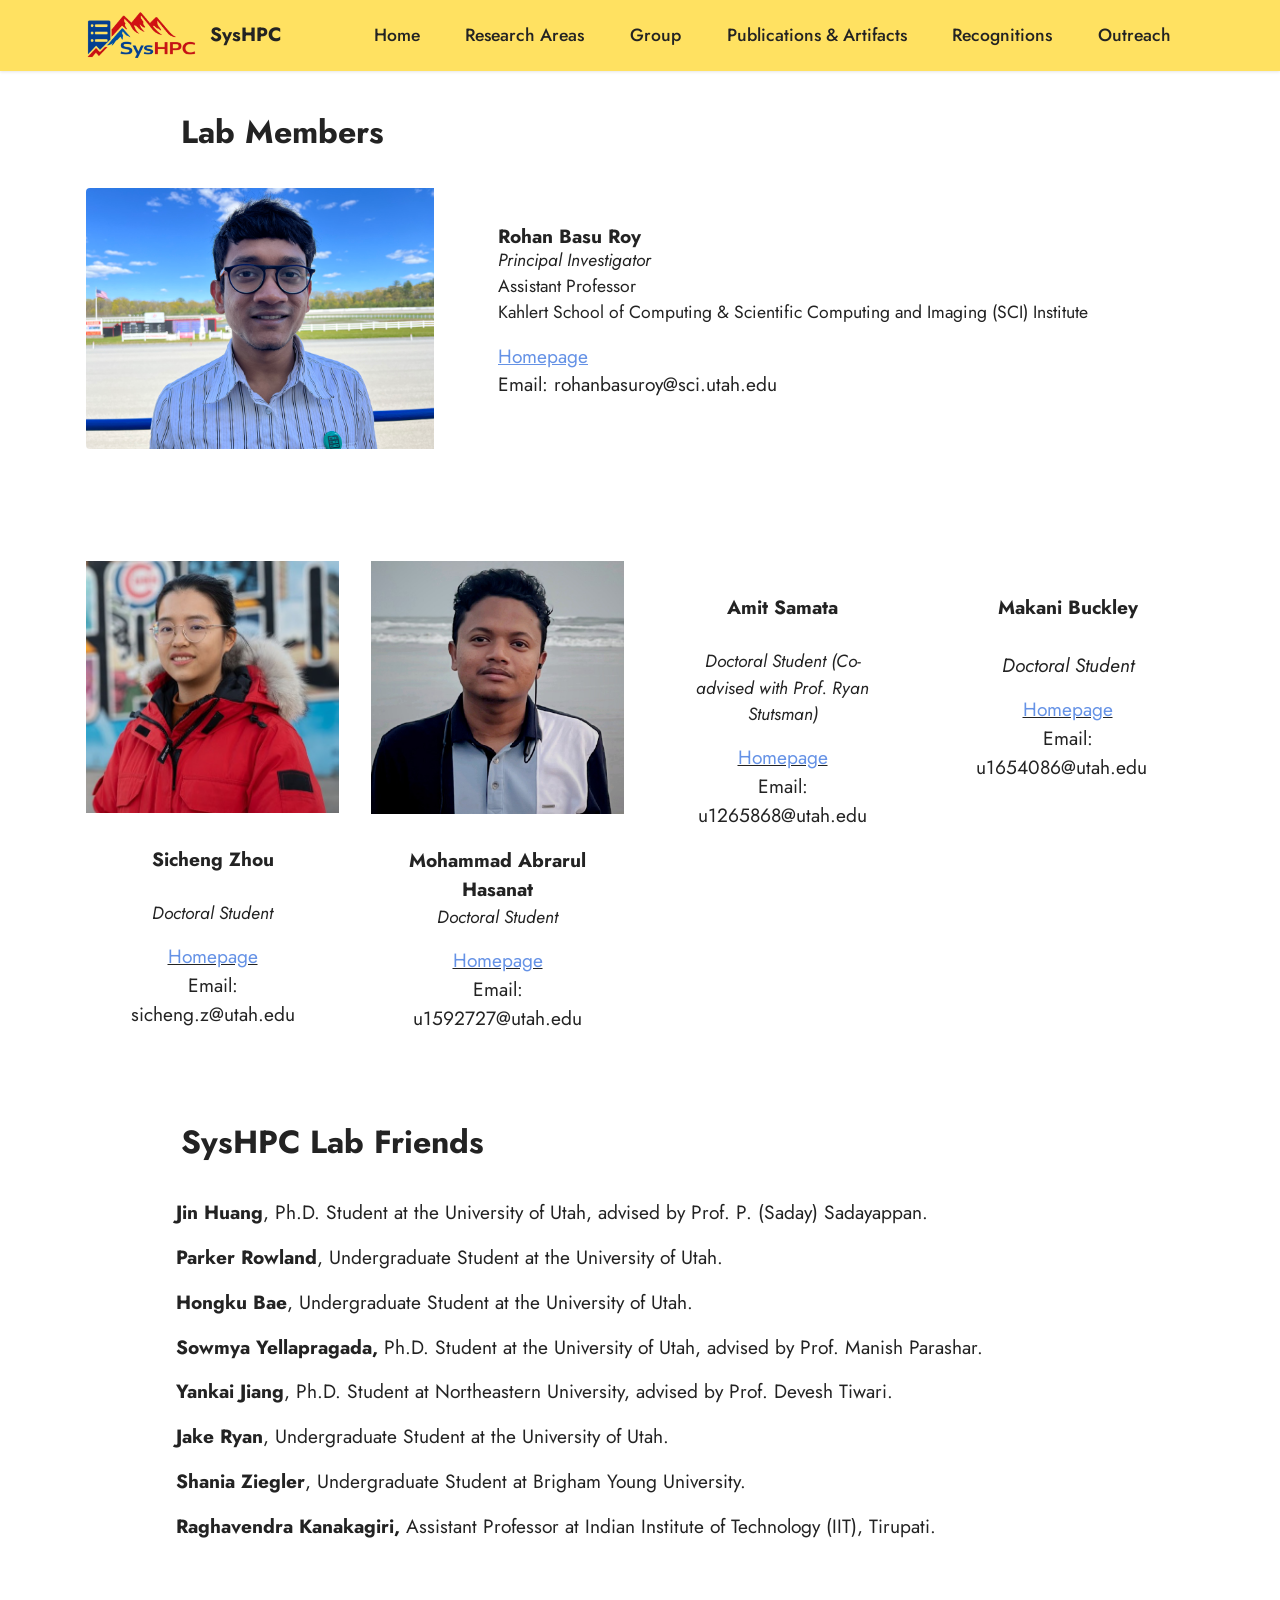
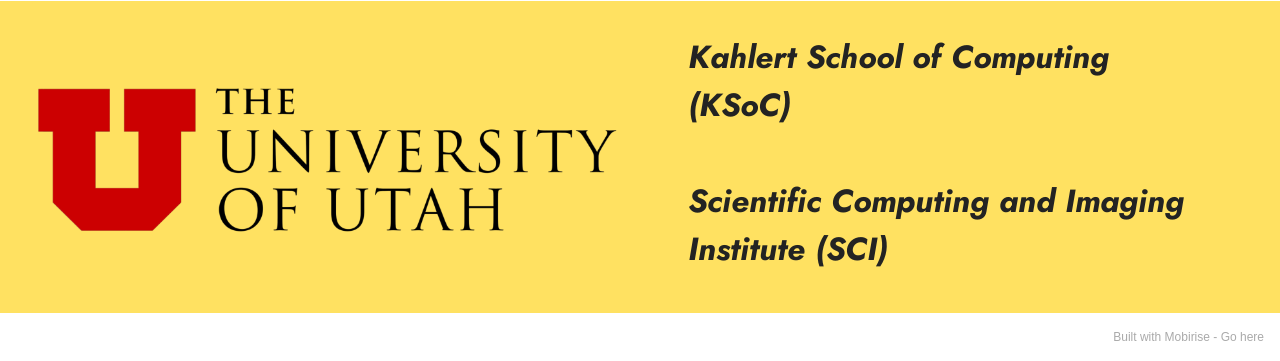
==== labmembers.html @ aabc5c77 "Add files via upload" ====
<!DOCTYPE html>
<html  >
<head>
  <!-- Site made with Mobirise Website Builder v5.4.1, https://mobirise.com -->
  <meta charset="UTF-8">
  <meta http-equiv="X-UA-Compatible" content="IE=edge">
  <meta name="generator" content="Mobirise v5.4.1, mobirise.com">
  <meta name="viewport" content="width=device-width, initial-scale=1, minimum-scale=1">
  <link rel="shortcut icon" href="assets/images/syshpc-removebg.png" type="image/x-icon">
  <meta name="description" content="">
  
  
  <title>Lab Members</title>
  <link rel="stylesheet" href="assets/bootstrap/css/bootstrap.min.css">
  <link rel="stylesheet" href="assets/bootstrap/css/bootstrap-grid.min.css">
  <link rel="stylesheet" href="assets/bootstrap/css/bootstrap-reboot.min.css">
  <link rel="stylesheet" href="assets/parallax/jarallax.css">
  <link rel="stylesheet" href="assets/dropdown/css/style.css">
  <link rel="stylesheet" href="assets/socicon/css/styles.css">
  <link rel="stylesheet" href="assets/theme/css/style.css">
  <link rel="preload" href="https://fonts.googleapis.com/css?family=Jost:100,200,300,400,500,600,700,800,900,100i,200i,300i,400i,500i,600i,700i,800i,900i&display=swap" as="style" onload="this.onload=null;this.rel='stylesheet'">
  <noscript><link rel="stylesheet" href="https://fonts.googleapis.com/css?family=Jost:100,200,300,400,500,600,700,800,900,100i,200i,300i,400i,500i,600i,700i,800i,900i&display=swap"></noscript>
  <link rel="preload" as="style" href="assets/mobirise/css/mbr-additional.css"><link rel="stylesheet" href="assets/mobirise/css/mbr-additional.css" type="text/css">
  
  
  
  
</head>
<body>
  
  <section data-bs-version="5.1" class="menu menu2 cid-v6v8Bqb8PR" once="menu" id="menu2-k">
    
    <nav class="navbar navbar-dropdown navbar-fixed-top navbar-expand-lg">
        <div class="container">
            <div class="navbar-brand">
                <span class="navbar-logo">
                    <a href="index.html">
                        <img src="assets/images/syshpc-removebg.png" alt="Mobirise" style="height: 3rem;">
                    </a>
                </span>
                <span class="navbar-caption-wrap"><a class="navbar-caption text-black text-primary display-7" href="index.html">SysHPC</a></span>
            </div>
            <button class="navbar-toggler" type="button" data-toggle="collapse" data-bs-toggle="collapse" data-target="#navbarSupportedContent" data-bs-target="#navbarSupportedContent" aria-controls="navbarNavAltMarkup" aria-expanded="false" aria-label="Toggle navigation">
                <div class="hamburger">
                    <span></span>
                    <span></span>
                    <span></span>
                    <span></span>
                </div>
            </button>
            <div class="collapse navbar-collapse" id="navbarSupportedContent">
                <ul class="navbar-nav nav-dropdown nav-right" data-app-modern-menu="true"><li class="nav-item"><a class="nav-link link text-black text-primary display-4" href="index.html">Home</a></li>
                    <li class="nav-item"><a class="nav-link link text-black text-primary display-4" href="researchareas.html">Research Areas</a></li><li class="nav-item"><a class="nav-link link text-black text-primary display-4" href="labmembers.html">Group</a></li><li class="nav-item"><a class="nav-link link text-black text-primary display-4" href="publications.html">Publications &amp; Artifacts</a>
                    </li><li class="nav-item"><a class="nav-link link text-black text-primary display-4" href="recognition.html">Recognitions</a></li><li class="nav-item"><a class="nav-link link text-black text-primary display-4" href="outreach.html">Outreach</a></li></ul>
                
                
            </div>
        </div>
    </nav>
</section>

<section data-bs-version="5.1" class="content4 cid-v6wxDM2BJU" id="content4-n">
    
    
    <div class="container">
        <div class="row justify-content-center">
            <div class="title col-md-12 col-lg-10">
                <h3 class="mbr-section-title mbr-fonts-style align-center mb-4 display-5">
                    <strong>Lab Members</strong></h3>
                
                
            </div>
        </div>
    </div>
</section>

<section data-bs-version="5.1" class="team2 cid-v6wy3LXNN4" xmlns="http://www.w3.org/1999/html" id="team2-o">
    
    
    <div class="container">
        <div class="card">
            <div class="card-wrapper">
                <div class="row align-items-center">
                    <div class="col-12 col-md-4">
                        <div class="image-wrapper">
                            <img src="assets/images/rohanbasuroy.jpeg" alt="Mobirise">
                        </div>
                    </div>
                    <div class="col-12 col-md">
                        <div class="card-box">
                            <h5 class="card-title mbr-fonts-style m-0 display-7">
                                <strong>Rohan Basu Roy</strong></h5>
                            <h6 class="card-subtitle mbr-fonts-style mb-3 display-4">
                                <em>Principal Investigator<br></em>Assistant Professor<br>Kahlert School of Computing &amp; Scientific Computing and Imaging (SCI) Institute</h6>
                            <p class="mbr-text mbr-fonts-style display-7"><a href="https://rohanbasuroy.github.io/" class="text-primary"><u style="">Homepage</u></a><br>Email: rohanbasuroy@sci.utah.edu</p>
                            
                        </div>
                    </div>
                </div>
            </div>
        </div>
        
        
    </div>
</section>

<section data-bs-version="5.1" class="team1 cid-v6wFbdeIfF" id="team1-p">
    

    
    <div class="container">
        <div class="row justify-content-center">
            
            <div class="col-sm-6 col-lg-3">
                <div class="card-wrap">
                    <div class="image-wrap">
                        <img src="assets/images/sicheng.jpeg" alt="">
                    </div>
                    <div class="content-wrap">
                        <h5 class="mbr-section-title card-title mbr-fonts-style align-center m-0 display-7">
                            <strong>Sicheng Zhou</strong></h5>
                        <h6 class="mbr-role mbr-fonts-style align-center mb-3 display-4">
                            <em><br></em><em>Doctoral Student</em></h6>
                        <p class="card-text mbr-fonts-style align-center display-7"><u>
                            <a href="https://sites.google.com/uchicago.edu/sicheng-zhou/bio" class="text-primary">Homepage</a></u><br>Email:<br> sicheng.z@utah.edu<u><a href="https://sites.google.com/uchicago.edu/sicheng-zhou/bio" class="text-primary"><br></a></u><br><br></p>
                        
                        
                    </div>
                </div>
            </div>

            <div class="col-sm-6 col-lg-3">
                <div class="card-wrap">
                    <div class="image-wrap">
                        <img src="assets/images/abrarul.jpeg" alt="">
                    </div>
                    <div class="content-wrap">
                        <h5 class="mbr-section-title card-title mbr-fonts-style align-center m-0 display-7"><strong>Mohammad Abrarul Hasanat</strong></h5>
                        <h6 class="mbr-role mbr-fonts-style align-center mb-3 display-4">
                            <em>Doctoral Student</em></h6>
                        <p class="card-text mbr-fonts-style align-center display-7"><u>
                            <a href="https://www.linkedin.com/in/ab23rar/?originalSubdomain=bd" class="text-primary">Homepage</a></u><br>Email: <br>u1592727@utah.edu<br></p>
                        
                        
                    </div>
                </div>
            </div>

            <div class="col-sm-6 col-lg-3">
                <div class="card-wrap">
                    <div class="image-wrap">
                        <img src="assets/images/amit-2.jpeg" alt="">
                    </div>
                    <div class="content-wrap">
                        <h5 class="mbr-section-title card-title mbr-fonts-style align-center m-0 display-7">
                            <strong>Amit Samata</strong></h5>
                        <h6 class="mbr-role mbr-fonts-style align-center mb-3 display-4"><em><br></em><em>Doctoral Student (Co-advised with Prof. Ryan Stutsman)</em></h6>
                        <p class="card-text mbr-fonts-style align-center display-7"><u><a href="https://samanta-amit.github.io/" class="text-primary">Homepage</a></u><br>Email: <br>u1265868@utah.edu<u><a href="https://samanta-amit.github.io/" class="text-primary"><br></a></u></p>
                        
                        
                    </div>
                </div>
            </div>

            <div class="col-sm-6 col-lg-3">
                <div class="card-wrap">
                    <div class="image-wrap">
                        <img src="assets/images/makani-cropped-4.png" alt="">
                    </div>
                    <div class="content-wrap">
                        <h5 class="mbr-section-title card-title mbr-fonts-style align-center m-0 display-7">
                            <strong>Makani Buckley</strong></h5>
                        <h6 class="mbr-role mbr-fonts-style align-center mb-3 display-7"><em><br></em><em>Doctoral Student</em></h6>
                        <p class="card-text mbr-fonts-style align-center display-7"><u><a href="https://www.linkedin.com/in/makani-buckley-729a08248" class="text-primary">Homepage</a></u><br>Email:<br>u1654086@utah.edu&nbsp;<u1654086@utah.edu></u1654086@utah.edu>&nbsp;<u1654086@utah.edu></u1654086@utah.edu></p>
                        
                        
                    </div>
                </div>
            </div>
        </div>
    </div>
</section>

<section data-bs-version="5.1" class="content4 cid-v6wKv3jbP4" id="content4-s">
    
    
    <div class="container">
        <div class="row justify-content-center">
            <div class="title col-md-12 col-lg-10">
                <h3 class="mbr-section-title mbr-fonts-style align-center mb-4 display-5">
                    <strong>SysHPC Lab Friends</strong></h3>
                
                
            </div>
        </div>
    </div>
</section>

<section data-bs-version="5.1" class="content8 cid-v6wLop5WKp" id="content8-u">
    
    <div class="container-fluid">
        <div class="row justify-content-center">
            <div class="counter-container col-md-12 col-lg-10">
                
                <div class="mbr-text mbr-fonts-style display-7">
                    <ul>
                        <li><strong>Jin Huang</strong><span style="font-size: 1.2rem;">, Ph.D. Student at the University of Utah, advised by Prof. P. (Saday) Sadayappan.</span></li><li><span style="font-size: 1.2rem;"><strong>Parker Rowland</strong>, Undergraduate Student at the University of Utah.</span></li><li><span style="font-size: 1.2rem;"><strong>Hongku Bae</strong>, Undergraduate Student at the University of Utah.</span></li><li><strong>Sowmya Yellapragada, </strong>Ph.D. Student at the University of Utah, advised by Prof. Manish Parashar.</li><li><strong>Yankai Jiang</strong>, Ph.D. Student at Northeastern University, advised by Prof. Devesh Tiwari.</li><li><strong>Jake Ryan</strong>, Undergraduate Student at the University of Utah.</li><li><strong>Shania Ziegler</strong>, Undergraduate Student at Brigham Young University.</li><li><strong>Raghavendra Kanakagiri,</strong>&nbsp;Assistant Professor at Indian Institute of Technology (IIT), Tirupati.&nbsp;</li><li><br></li>
                    </ul>
                </div>
            </div>
        </div>
    </div>
</section>

<section data-bs-version="5.1" class="features6 cid-v6wN897Iuj mbr-parallax-background" id="features7-v">
    <!---->
    

    <div class="mbr-overlay" style="opacity: 1; background-color: rgb(255, 225, 97);">
    </div>
    <div class="container-fluid">
        <div class="card-wrapper">
            <div class="row align-items-center">
                <div class="col-12 col-lg-6">
                    <div class="image-wrapper">
                        <img src="assets/images/university-of-utah-logo.png" alt="Mobirise">
                    </div>
                </div>
                <div class="col-12 col-lg">
                    <div class="text-box">
                        <h5 class="mbr-title mbr-fonts-style display-5"><em><strong>Kahlert School of Computing (KSoC)</strong><br></em><br><strong><em>Scientific Computing and Imaging Institute (SCI)</em></strong></h5>
                        
                        
                        
                    </div>
                </div>
            </div>
        </div>
    </div>
</section><section style="background-color: #fff; font-family: -apple-system, BlinkMacSystemFont, 'Segoe UI', 'Roboto', 'Helvetica Neue', Arial, sans-serif; color:#aaa; font-size:12px; padding: 0; align-items: center; display: flex;"><a href="https://mobirise.site/r" style="flex: 1 1; height: 3rem; padding-left: 1rem;"></a><p style="flex: 0 0 auto; margin:0; padding-right:1rem;">Built with Mobirise - <a href="https://mobirise.site/k" style="color:#aaa;">Go here</a></p></section><script src="assets/bootstrap/js/bootstrap.bundle.min.js"></script>  <script src="assets/parallax/jarallax.js"></script>  <script src="assets/smoothscroll/smooth-scroll.js"></script>  <script src="assets/ytplayer/index.js"></script>  <script src="assets/dropdown/js/navbar-dropdown.js"></script>  <script src="assets/theme/js/script.js"></script>  
  
  
</body>
</html>
---- assets/parallax/jarallax.css ----
.jarallax {
    position: relative;
    z-index: 0;
}
.jarallax > .jarallax-img {
    position: absolute;
    object-fit: cover;
    /* support for plugin https://github.com/bfred-it/object-fit-images */
    font-family: 'object-fit: cover;';
    top: 0;
    left: 0;
    width: 100%;
    height: 100%;
    z-index: -1;
}
---- assets/dropdown/css/style.css ----
.navbar-dropdown {
  left: 0;
  padding: 0;
  position: absolute;
  right: 0;
  top: 0;
  transition: all 0.45s ease;
  z-index: 1030;
  background: #282828; }
  .navbar-dropdown .navbar-logo {
    margin-right: 0.8rem;
    transition: margin 0.3s ease-in-out;
    vertical-align: middle; }
    .navbar-dropdown .navbar-logo img {
      height: 3.125rem;
      transition: all 0.3s ease-in-out; }
    .navbar-dropdown .navbar-logo.mbr-iconfont {
      font-size: 3.125rem;
      line-height: 3.125rem; }
  .navbar-dropdown .navbar-caption {
    font-weight: 700;
    white-space: normal;
    vertical-align: -4px;
    line-height: 3.125rem !important; }
    .navbar-dropdown .navbar-caption, .navbar-dropdown .navbar-caption:hover {
      color: inherit;
      text-decoration: none; }
  .navbar-dropdown .mbr-iconfont + .navbar-caption {
    vertical-align: -1px; }
  .navbar-dropdown.navbar-fixed-top {
    position: fixed; }
  .navbar-dropdown .navbar-brand span {
    vertical-align: -4px; }
  .navbar-dropdown.bg-color.transparent {
    background: none; }
  .navbar-dropdown.navbar-short .navbar-brand {
    padding: 0.625rem 0; }
    .navbar-dropdown.navbar-short .navbar-brand span {
      vertical-align: -1px; }
  .navbar-dropdown.navbar-short .navbar-caption {
    line-height: 2.375rem !important;
    vertical-align: -2px; }
  .navbar-dropdown.navbar-short .navbar-logo {
    margin-right: 0.5rem; }
    .navbar-dropdown.navbar-short .navbar-logo img {
      height: 2.375rem; }
    .navbar-dropdown.navbar-short .navbar-logo.mbr-iconfont {
      font-size: 2.375rem;
      line-height: 2.375rem; }
  .navbar-dropdown.navbar-short .mbr-table-cell {
    height: 3.625rem; }
  .navbar-dropdown .navbar-close {
    left: 0.6875rem;
    position: fixed;
    top: 0.75rem;
    z-index: 1000; }
  .navbar-dropdown .hamburger-icon {
    content: "";
    display: inline-block;
    vertical-align: middle;
    width: 16px;
    -webkit-box-shadow: 0 -6px 0 1px #282828,0 0 0 1px #282828,0 6px 0 1px #282828;
    -moz-box-shadow: 0 -6px 0 1px #282828,0 0 0 1px #282828,0 6px 0 1px #282828;
    box-shadow: 0 -6px 0 1px #282828,0 0 0 1px #282828,0 6px 0 1px #282828; }

.dropdown-menu .dropdown-toggle[data-toggle="dropdown-submenu"]::after {
  border-bottom: 0.35em solid transparent;
  border-left: 0.35em solid;
  border-right: 0;
  border-top: 0.35em solid transparent;
  margin-left: 0.3rem; }

.dropdown-menu .dropdown-item:focus {
  outline: 0; }

.nav-dropdown {
  font-size: 0.75rem;
  font-weight: 500;
  height: auto !important; }
  .nav-dropdown .nav-btn {
    padding-left: 1rem; }
  .nav-dropdown .link {
    margin: .667em 1.667em;
    font-weight: 500;
    padding: 0;
    transition: color .2s ease-in-out; }
    .nav-dropdown .link.dropdown-toggle {
      margin-right: 2.583em; }
      .nav-dropdown .link.dropdown-toggle::after {
        margin-left: .25rem;
        border-top: 0.35em solid;
        border-right: 0.35em solid transparent;
        border-left: 0.35em solid transparent;
        border-bottom: 0; }
      .nav-dropdown .link.dropdown-toggle[aria-expanded="true"] {
        margin: 0;
        padding: 0.667em 3.263em  0.667em 1.667em; }
  .nav-dropdown .link::after,
  .nav-dropdown .dropdown-item::after {
    color: inherit; }
  .nav-dropdown .btn {
    font-size: 0.75rem;
    font-weight: 700;
    letter-spacing: 0;
    margin-bottom: 0;
    padding-left: 1.25rem;
    padding-right: 1.25rem; }
  .nav-dropdown .dropdown-menu {
    border-radius: 0;
    border: 0;
    left: 0;
    margin: 0;
    padding-bottom: 1.25rem;
    padding-top: 1.25rem;
    position: relative; }
  .nav-dropdown .dropdown-submenu {
    margin-left: 0.125rem;
    top: 0; }
  .nav-dropdown .dropdown-item {
    font-weight: 500;
    line-height: 2;
    padding: 0.3846em 4.615em 0.3846em 1.5385em;
    position: relative;
    transition: color .2s ease-in-out, background-color .2s ease-in-out; }
    .nav-dropdown .dropdown-item::after {
      margin-top: -0.3077em;
      position: absolute;
      right: 1.1538em;
      top: 50%; }
    .nav-dropdown .dropdown-item:focus, .nav-dropdown .dropdown-item:hover {
      background: none; }

@media (max-width: 767px) {
  .nav-dropdown.navbar-toggleable-sm {
    bottom: 0;
    display: none;
    left: 0;
    overflow-x: hidden;
    position: fixed;
    top: 0;
    transform: translateX(-100%);
    -ms-transform: translateX(-100%);
    -webkit-transform: translateX(-100%);
    width: 18.75rem;
    z-index: 999; } }
.nav-dropdown.navbar-toggleable-xl {
  bottom: 0;
  display: none;
  left: 0;
  overflow-x: hidden;
  position: fixed;
  top: 0;
  transform: translateX(-100%);
  -ms-transform: translateX(-100%);
  -webkit-transform: translateX(-100%);
  width: 18.75rem;
  z-index: 999; }

.nav-dropdown-sm {
  display: block !important;
  overflow-x: hidden;
  overflow: auto;
  padding-top: 3.875rem; }
  .nav-dropdown-sm::after {
    content: "";
    display: block;
    height: 3rem;
    width: 100%; }
  .nav-dropdown-sm.collapse.in ~ .navbar-close {
    display: block !important; }
  .nav-dropdown-sm.collapsing, .nav-dropdown-sm.collapse.in {
    transform: translateX(0);
    -ms-transform: translateX(0);
    -webkit-transform: translateX(0);
    transition: all 0.25s ease-out;
    -webkit-transition: all 0.25s ease-out;
    background: #282828; }
  .nav-dropdown-sm.collapsing[aria-expanded="false"] {
    transform: translateX(-100%);
    -ms-transform: translateX(-100%);
    -webkit-transform: translateX(-100%); }
  .nav-dropdown-sm .nav-item {
    display: block;
    margin-left: 0 !important;
    padding-left: 0; }
  .nav-dropdown-sm .link,
  .nav-dropdown-sm .dropdown-item {
    border-top: 1px dotted rgba(255, 255, 255, 0.1);
    font-size: 0.8125rem;
    line-height: 1.6;
    margin: 0 !important;
    padding: 0.875rem 2.4rem 0.875rem 1.5625rem !important;
    position: relative;
    white-space: normal; }
    .nav-dropdown-sm .link:focus, .nav-dropdown-sm .link:hover,
    .nav-dropdown-sm .dropdown-item:focus,
    .nav-dropdown-sm .dropdown-item:hover {
      background: rgba(0, 0, 0, 0.2) !important;
      color: #c0a375; }
  .nav-dropdown-sm .nav-btn {
    position: relative;
    padding: 1.5625rem 1.5625rem 0 1.5625rem; }
    .nav-dropdown-sm .nav-btn::before {
      border-top: 1px dotted rgba(255, 255, 255, 0.1);
      content: "";
      left: 0;
      position: absolute;
      top: 0;
      width: 100%; }
    .nav-dropdown-sm .nav-btn + .nav-btn {
      padding-top: 0.625rem; }
      .nav-dropdown-sm .nav-btn + .nav-btn::before {
        display: none; }
  .nav-dropdown-sm .btn {
    padding: 0.625rem 0; }
  .nav-dropdown-sm .dropdown-toggle[data-toggle="dropdown-submenu"]::after {
    margin-left: .25rem;
    border-top: 0.35em solid;
    border-right: 0.35em solid transparent;
    border-left: 0.35em solid transparent;
    border-bottom: 0; }
  .nav-dropdown-sm .dropdown-toggle[data-toggle="dropdown-submenu"][aria-expanded="true"]::after {
    border-top: 0;
    border-right: 0.35em solid transparent;
    border-left: 0.35em solid transparent;
    border-bottom: 0.35em solid; }
  .nav-dropdown-sm .dropdown-menu {
    margin: 0;
    padding: 0;
    position: relative;
    top: 0;
    left: 0;
    width: 100%;
    border: 0;
    float: none;
    border-radius: 0;
    background: none; }
  .nav-dropdown-sm .dropdown-submenu {
    left: 100%;
    margin-left: 0.125rem;
    margin-top: -1.25rem;
    top: 0; }

.navbar-toggleable-sm .nav-dropdown .dropdown-menu {
  position: absolute; }

.navbar-toggleable-sm .nav-dropdown .dropdown-submenu {
  left: 100%;
  margin-left: 0.125rem;
  margin-top: -1.25rem;
  top: 0; }

.navbar-toggleable-sm.opened .nav-dropdown .dropdown-menu {
  position: relative; }

.navbar-toggleable-sm.opened .nav-dropdown .dropdown-submenu {
  left: 0;
  margin-left: 00rem;
  margin-top: 0rem;
  top: 0; }

.is-builder .nav-dropdown.collapsing {
  transition: none !important; }
---- assets/socicon/css/styles.css ----
@charset "UTF-8";

@font-face {
  font-family: 'Socicon';
  src:  url('../fonts/socicon.eot');
  src:  url('../fonts/socicon.eot?#iefix') format('embedded-opentype'),
    url('../fonts/socicon.woff2') format('woff2'),
    url('../fonts/socicon.ttf') format('truetype'),
    url('../fonts/socicon.woff') format('woff'),
    url('../fonts/socicon.svg#socicon') format('svg');
  font-weight: normal;
  font-style: normal;
  font-display: swap;
}

[data-icon]:before {
  font-family: "socicon" !important;
  content: attr(data-icon);
  font-style: normal !important;
  font-weight: normal !important;
  font-variant: normal !important;
  text-transform: none !important;
  speak: none;
  line-height: 1;
  -webkit-font-smoothing: antialiased;
  -moz-osx-font-smoothing: grayscale;
}

[class^="socicon-"], [class*=" socicon-"] {
  /* use !important to prevent issues with browser extensions that change fonts */
  font-family: 'Socicon' !important;
  speak: none;
  font-style: normal;
  font-weight: normal;
  font-variant: normal;
  text-transform: none;
  line-height: 1;

  /* Better Font Rendering =========== */
  -webkit-font-smoothing: antialiased;
  -moz-osx-font-smoothing: grayscale;
}

.socicon-eitaa:before {
  content: "\e97c";
}
.socicon-soroush:before {
  content: "\e97d";
}
.socicon-bale:before {
  content: "\e97e";
}
.socicon-zazzle:before {
  content: "\e97b";
}
.socicon-society6:before {
  content: "\e97a";
}
.socicon-redbubble:before {
  content: "\e979";
}
.socicon-avvo:before {
  content: "\e978";
}
.socicon-stitcher:before {
  content: "\e977";
}
.socicon-googlehangouts:before {
  content: "\e974";
}
.socicon-dlive:before {
  content: "\e975";
}
.socicon-vsco:before {
  content: "\e976";
}
.socicon-flipboard:before {
  content: "\e973";
}
.socicon-ubuntu:before {
  content: "\e958";
}
.socicon-artstation:before {
  content: "\e959";
}
.socicon-invision:before {
  content: "\e95a";
}
.socicon-torial:before {
  content: "\e95b";
}
.socicon-collectorz:before {
  content: "\e95c";
}
.socicon-seenthis:before {
  content: "\e95d";
}
.socicon-googleplaymusic:before {
  content: "\e95e";
}
.socicon-debian:before {
  content: "\e95f";
}
.socicon-filmfreeway:before {
  content: "\e960";
}
.socicon-gnome:before {
  content: "\e961";
}
.socicon-itchio:before {
  content: "\e962";
}
.socicon-jamendo:before {
  content: "\e963";
}
.socicon-mix:before {
  content: "\e964";
}
.socicon-sharepoint:before {
  content: "\e965";
}
.socicon-tinder:before {
  content: "\e966";
}
.socicon-windguru:before {
  content: "\e967";
}
.socicon-cdbaby:before {
  content: "\e968";
}
.socicon-elementaryos:before {
  content: "\e969";
}
.socicon-stage32:before {
  content: "\e96a";
}
.socicon-tiktok:before {
  content: "\e96b";
}
.socicon-gitter:before {
  content: "\e96c";
}
.socicon-letterboxd:before {
  content: "\e96d";
}
.socicon-threema:before {
  content: "\e96e";
}
.socicon-splice:before {
  content: "\e96f";
}
.socicon-metapop:before {
  content: "\e970";
}
.socicon-naver:before {
  content: "\e971";
}
.socicon-remote:before {
  content: "\e972";
}
.socicon-internet:before {
  content: "\e957";
}
.socicon-moddb:before {
  content: "\e94b";
}
.socicon-indiedb:before {
  content: "\e94c";
}
.socicon-traxsource:before {
  content: "\e94d";
}
.socicon-gamefor:before {
  content: "\e94e";
}
.socicon-pixiv:before {
  content: "\e94f";
}
.socicon-myanimelist:before {
  content: "\e950";
}
.socicon-blackberry:before {
  content: "\e951";
}
.socicon-wickr:before {
  content: "\e952";
}
.socicon-spip:before {
  content: "\e953";
}
.socicon-napster:before {
  content: "\e954";
}
.socicon-beatport:before {
  content: "\e955";
}
.socicon-hackerone:before {
  content: "\e956";
}
.socicon-hackernews:before {
  content: "\e946";
}
.socicon-smashwords:before {
  content: "\e947";
}
.socicon-kobo:before {
  content: "\e948";
}
.socicon-bookbub:before {
  content: "\e949";
}
.socicon-mailru:before {
  content: "\e94a";
}
.socicon-gitlab:before {
  content: "\e945";
}
.socicon-instructables:before {
  content: "\e944";
}
.socicon-portfolio:before {
  content: "\e943";
}
.socicon-codered:before {
  content: "\e940";
}
.socicon-origin:before {
  content: "\e941";
}
.socicon-nextdoor:before {
  content: "\e942";
}
.socicon-udemy:before {
  content: "\e93f";
}
.socicon-livemaster:before {
  content: "\e93e";
}
.socicon-crunchbase:before {
  content: "\e93b";
}
.socicon-homefy:before {
  content: "\e93c";
}
.socicon-calendly:before {
  content: "\e93d";
}
.socicon-realtor:before {
  content: "\e90f";
}
.socicon-tidal:before {
  content: "\e910";
}
.socicon-qobuz:before {
  content: "\e911";
}
.socicon-natgeo:before {
  content: "\e912";
}
.socicon-mastodon:before {
  content: "\e913";
}
.socicon-unsplash:before {
  content: "\e914";
}
.socicon-homeadvisor:before {
  content: "\e915";
}
.socicon-angieslist:before {
  content: "\e916";
}
.socicon-codepen:before {
  content: "\e917";
}
.socicon-slack:before {
  content: "\e918";
}
.socicon-openaigym:before {
  content: "\e919";
}
.socicon-logmein:before {
  content: "\e91a";
}
.socicon-fiverr:before {
  content: "\e91b";
}
.socicon-gotomeeting:before {
  content: "\e91c";
}
.socicon-aliexpress:before {
  content: "\e91d";
}
.socicon-guru:before {
  content: "\e91e";
}
.socicon-appstore:before {
  content: "\e91f";
}
.socicon-homes:before {
  content: "\e920";
}
.socicon-zoom:before {
  content: "\e921";
}
.socicon-alibaba:before {
  content: "\e922";
}
.socicon-craigslist:before {
  content: "\e923";
}
.socicon-wix:before {
  content: "\e924";
}
.socicon-redfin:before {
  content: "\e925";
}
.socicon-googlecalendar:before {
  content: "\e926";
}
.socicon-shopify:before {
  content: "\e927";
}
.socicon-freelancer:before {
  content: "\e928";
}
.socicon-seedrs:before {
  content: "\e929";
}
.socicon-bing:before {
  content: "\e92a";
}
.socicon-doodle:before {
  content: "\e92b";
}
.socicon-bonanza:before {
  content: "\e92c";
}
.socicon-squarespace:before {
  content: "\e92d";
}
.socicon-toptal:before {
  content: "\e92e";
}
.socicon-gust:before {
  content: "\e92f";
}
.socicon-ask:before {
  content: "\e930";
}
.socicon-trulia:before {
  content: "\e931";
}
.socicon-loomly:before {
  content: "\e932";
}
.socicon-ghost:before {
  content: "\e933";
}
.socicon-upwork:before {
  content: "\e934";
}
.socicon-fundable:before {
  content: "\e935";
}
.socicon-booking:before {
  content: "\e936";
}
.socicon-googlemaps:before {
  content: "\e937";
}
.socicon-zillow:before {
  content: "\e938";
}
.socicon-niconico:before {
  content: "\e939";
}
.socicon-toneden:before {
  content: "\e93a";
}
.socicon-augment:before {
  content: "\e908";
}
.socicon-bitbucket:before {
  content: "\e909";
}
.socicon-fyuse:before {
  content: "\e90a";
}
.socicon-yt-gaming:before {
  content: "\e90b";
}
.socicon-sketchfab:before {
  content: "\e90c";
}
.socicon-mobcrush:before {
  content: "\e90d";
}
.socicon-microsoft:before {
  content: "\e90e";
}
.socicon-pandora:before {
  content: "\e907";
}
.socicon-messenger:before {
  content: "\e906";
}
.socicon-gamewisp:before {
  content: "\e905";
}
.socicon-bloglovin:before {
  content: "\e904";
}
.socicon-tunein:before {
  content: "\e903";
}
.socicon-gamejolt:before {
  content: "\e901";
}
.socicon-trello:before {
  content: "\e902";
}
.socicon-spreadshirt:before {
  content: "\e900";
}
.socicon-500px:before {
  content: "\e000";
}
.socicon-8tracks:before {
  content: "\e001";
}
.socicon-airbnb:before {
  content: "\e002";
}
.socicon-alliance:before {
  content: "\e003";
}
.socicon-amazon:before {
  content: "\e004";
}
.socicon-amplement:before {
  content: "\e005";
}
.socicon-android:before {
  content: "\e006";
}
.socicon-angellist:before {
  content: "\e007";
}
.socicon-apple:before {
  content: "\e008";
}
.socicon-appnet:before {
  content: "\e009";
}
.socicon-baidu:before {
  content: "\e00a";
}
.socicon-bandcamp:before {
  content: "\e00b";
}
.socicon-battlenet:before {
  content: "\e00c";
}
.socicon-mixer:before {
  content: "\e00d";
}
.socicon-bebee:before {
  content: "\e00e";
}
.socicon-bebo:before {
  content: "\e00f";
}
.socicon-behance:before {
  content: "\e010";
}
.socicon-blizzard:before {
  content: "\e011";
}
.socicon-blogger:before {
  content: "\e012";
}
.socicon-buffer:before {
  content: "\e013";
}
.socicon-chrome:before {
  content: "\e014";
}
.socicon-coderwall:before {
  content: "\e015";
}
.socicon-curse:before {
  content: "\e016";
}
.socicon-dailymotion:before {
  content: "\e017";
}
.socicon-deezer:before {
  content: "\e018";
}
.socicon-delicious:before {
  content: "\e019";
}
.socicon-deviantart:before {
  content: "\e01a";
}
.socicon-diablo:before {
  content: "\e01b";
}
.socicon-digg:before {
  content: "\e01c";
}
.socicon-discord:before {
  content: "\e01d";
}
.socicon-disqus:before {
  content: "\e01e";
}
.socicon-douban:before {
  content: "\e01f";
}
.socicon-draugiem:before {
  content: "\e020";
}
.socicon-dribbble:before {
  content: "\e021";
}
.socicon-drupal:before {
  content: "\e022";
}
.socicon-ebay:before {
  content: "\e023";
}
.socicon-ello:before {
  content: "\e024";
}
.socicon-endomodo:before {
  content: "\e025";
}
.socicon-envato:before {
  content: "\e026";
}
.socicon-etsy:before {
  content: "\e027";
}
.socicon-facebook:before {
  content: "\e028";
}
.socicon-feedburner:before {
  content: "\e029";
}
.socicon-filmweb:before {
  content: "\e02a";
}
.socicon-firefox:before {
  content: "\e02b";
}
.socicon-flattr:before {
  content: "\e02c";
}
.socicon-flickr:before {
  content: "\e02d";
}
.socicon-formulr:before {
  content: "\e02e";
}
.socicon-forrst:before {
  content: "\e02f";
}
.socicon-foursquare:before {
  content: "\e030";
}
.socicon-friendfeed:before {
  content: "\e031";
}
.socicon-github:before {
  content: "\e032";
}
.socicon-goodreads:before {
  content: "\e033";
}
.socicon-google:before {
  content: "\e034";
}
.socicon-googlescholar:before {
  content: "\e035";
}
.socicon-googlegroups:before {
  content: "\e036";
}
.socicon-googlephotos:before {
  content: "\e037";
}
.socicon-googleplus:before {
  content: "\e038";
}
.socicon-grooveshark:before {
  content: "\e039";
}
.socicon-hackerrank:before {
  content: "\e03a";
}
.socicon-hearthstone:before {
  content: "\e03b";
}
.socicon-hellocoton:before {
  content: "\e03c";
}
.socicon-heroes:before {
  content: "\e03d";
}
.socicon-smashcast:before {
  content: "\e03e";
}
.socicon-horde:before {
  content: "\e03f";
}
.socicon-houzz:before {
  content: "\e040";
}
.socicon-icq:before {
  content: "\e041";
}
.socicon-identica:before {
  content: "\e042";
}
.socicon-imdb:before {
  content: "\e043";
}
.socicon-instagram:before {
  content: "\e044";
}
.socicon-issuu:before {
  content: "\e045";
}
.socicon-istock:before {
  content: "\e046";
}
.socicon-itunes:before {
  content: "\e047";
}
.socicon-keybase:before {
  content: "\e048";
}
.socicon-lanyrd:before {
  content: "\e049";
}
.socicon-lastfm:before {
  content: "\e04a";
}
.socicon-line:before {
  content: "\e04b";
}
.socicon-linkedin:before {
  content: "\e04c";
}
.socicon-livejournal:before {
  content: "\e04d";
}
.socicon-lyft:before {
  content: "\e04e";
}
.socicon-macos:before {
  content: "\e04f";
}
.socicon-mail:before {
  content: "\e050";
}
.socicon-medium:before {
  content: "\e051";
}
.socicon-meetup:before {
  content: "\e052";
}
.socicon-mixcloud:before {
  content: "\e053";
}
.socicon-modelmayhem:before {
  content: "\e054";
}
.socicon-mumble:before {
  content: "\e055";
}
.socicon-myspace:before {
  content: "\e056";
}
.socicon-newsvine:before {
  content: "\e057";
}
.socicon-nintendo:before {
  content: "\e058";
}
.socicon-npm:before {
  content: "\e059";
}
.socicon-odnoklassniki:before {
  content: "\e05a";
}
.socicon-openid:before {
  content: "\e05b";
}
.socicon-opera:before {
  content: "\e05c";
}
.socicon-outlook:before {
  content: "\e05d";
}
.socicon-overwatch:before {
  content: "\e05e";
}
.socicon-patreon:before {
  content: "\e05f";
}
.socicon-paypal:before {
  content: "\e060";
}
.socicon-periscope:before {
  content: "\e061";
}
.socicon-persona:before {
  content: "\e062";
}
.socicon-pinterest:before {
  content: "\e063";
}
.socicon-play:before {
  content: "\e064";
}
.socicon-player:before {
  content: "\e065";
}
.socicon-playstation:before {
  content: "\e066";
}
.socicon-pocket:before {
  content: "\e067";
}
.socicon-qq:before {
  content: "\e068";
}
.socicon-quora:before {
  content: "\e069";
}
.socicon-raidcall:before {
  content: "\e06a";
}
.socicon-ravelry:before {
  content: "\e06b";
}
.socicon-reddit:before {
  content: "\e06c";
}
.socicon-renren:before {
  content: "\e06d";
}
.socicon-researchgate:before {
  content: "\e06e";
}
.socicon-residentadvisor:before {
  content: "\e06f";
}
.socicon-reverbnation:before {
  content: "\e070";
}
.socicon-rss:before {
  content: "\e071";
}
.socicon-sharethis:before {
  content: "\e072";
}
.socicon-skype:before {
  content: "\e073";
}
.socicon-slideshare:before {
  content: "\e074";
}
.socicon-smugmug:before {
  content: "\e075";
}
.socicon-snapchat:before {
  content: "\e076";
}
.socicon-songkick:before {
  content: "\e077";
}
.socicon-soundcloud:before {
  content: "\e078";
}
.socicon-spotify:before {
  content: "\e079";
}
.socicon-stackexchange:before {
  content: "\e07a";
}
.socicon-stackoverflow:before {
  content: "\e07b";
}
.socicon-starcraft:before {
  content: "\e07c";
}
.socicon-stayfriends:before {
  content: "\e07d";
}
.socicon-steam:before {
  content: "\e07e";
}
.socicon-storehouse:before {
  content: "\e07f";
}
.socicon-strava:before {
  content: "\e080";
}
.socicon-streamjar:before {
  content: "\e081";
}
.socicon-stumbleupon:before {
  content: "\e082";
}
.socicon-swarm:before {
  content: "\e083";
}
.socicon-teamspeak:before {
  content: "\e084";
}
.socicon-teamviewer:before {
  content: "\e085";
}
.socicon-technorati:before {
  content: "\e086";
}
.socicon-telegram:before {
  content: "\e087";
}
.socicon-tripadvisor:before {
  content: "\e088";
}
.socicon-tripit:before {
  content: "\e089";
}
.socicon-triplej:before {
  content: "\e08a";
}
.socicon-tumblr:before {
  content: "\e08b";
}
.socicon-twitch:before {
  content: "\e08c";
}
.socicon-twitter:before {
  content: "\e08d";
}
.socicon-uber:before {
  content: "\e08e";
}
.socicon-ventrilo:before {
  content: "\e08f";
}
.socicon-viadeo:before {
  content: "\e090";
}
.socicon-viber:before {
  content: "\e091";
}
.socicon-viewbug:before {
  content: "\e092";
}
.socicon-vimeo:before {
  content: "\e093";
}
.socicon-vine:before {
  content: "\e094";
}
.socicon-vkontakte:before {
  content: "\e095";
}
.socicon-warcraft:before {
  content: "\e096";
}
.socicon-wechat:before {
  content: "\e097";
}
.socicon-weibo:before {
  content: "\e098";
}
.socicon-whatsapp:before {
  content: "\e099";
}
.socicon-wikipedia:before {
  content: "\e09a";
}
.socicon-windows:before {
  content: "\e09b";
}
.socicon-wordpress:before {
  content: "\e09c";
}
.socicon-wykop:before {
  content: "\e09d";
}
.socicon-xbox:before {
  content: "\e09e";
}
.socicon-xing:before {
  content: "\e09f";
}
.socicon-yahoo:before {
  content: "\e0a0";
}
.socicon-yammer:before {
  content: "\e0a1";
}
.socicon-yandex:before {
  content: "\e0a2";
}
.socicon-yelp:before {
  content: "\e0a3";
}
.socicon-younow:before {
  content: "\e0a4";
}
.socicon-youtube:before {
  content: "\e0a5";
}
.socicon-zapier:before {
  content: "\e0a6";
}
.socicon-zerply:before {
  content: "\e0a7";
}
.socicon-zomato:before {
  content: "\e0a8";
}
.socicon-zynga:before {
  content: "\e0a9";
}
---- assets/theme/css/style.css ----
@charset "UTF-8";
section {
  background-color: #ffffff;
}

body {
  font-style: normal;
  line-height: 1.5;
  font-weight: 400;
  color: #232323;
  position: relative;
}

button {
  background-color: transparent;
  border-color: transparent;
}

section,
.container,
.container-fluid {
  position: relative;
  word-wrap: break-word;
}

a.mbr-iconfont:hover {
  text-decoration: none;
}

.article .lead p,
.article .lead ul,
.article .lead ol,
.article .lead pre,
.article .lead blockquote {
  margin-bottom: 0;
}

a {
  font-style: normal;
  font-weight: 400;
  cursor: pointer;
}
a, a:hover {
  text-decoration: none;
}

.mbr-section-title {
  font-style: normal;
  line-height: 1.3;
}

.mbr-section-subtitle {
  line-height: 1.3;
}

.mbr-text {
  font-style: normal;
  line-height: 1.7;
}

h1,
h2,
h3,
h4,
h5,
h6,
.display-1,
.display-2,
.display-4,
.display-5,
.display-7,
span,
p,
a {
  line-height: 1;
  word-break: break-word;
  word-wrap: break-word;
  font-weight: 400;
}

b,
strong {
  font-weight: bold;
}

input:-webkit-autofill, input:-webkit-autofill:hover, input:-webkit-autofill:focus, input:-webkit-autofill:active {
  transition-delay: 9999s;
  -webkit-transition-property: background-color, color;
  transition-property: background-color, color;
}

textarea[type=hidden] {
  display: none;
}

section {
  background-position: 50% 50%;
  background-repeat: no-repeat;
  background-size: cover;
}
section .mbr-background-video,
section .mbr-background-video-preview {
  position: absolute;
  bottom: 0;
  left: 0;
  right: 0;
  top: 0;
}

.hidden {
  visibility: hidden;
}

.mbr-z-index20 {
  z-index: 20;
}

/*! Base colors */
.mbr-white {
  color: #ffffff;
}

.mbr-black {
  color: #111111;
}

.mbr-bg-white {
  background-color: #ffffff;
}

.mbr-bg-black {
  background-color: #000000;
}

/*! Text-aligns */
.align-left {
  text-align: left;
}

.align-center {
  text-align: center;
}

.align-right {
  text-align: right;
}

/*! Font-weight  */
.mbr-light {
  font-weight: 300;
}

.mbr-regular {
  font-weight: 400;
}

.mbr-semibold {
  font-weight: 500;
}

.mbr-bold {
  font-weight: 700;
}

/*! Media  */
.media-content {
  flex-basis: 100%;
}

.media-container-row {
  display: flex;
  flex-direction: row;
  flex-wrap: wrap;
  justify-content: center;
  align-content: center;
  align-items: start;
}
.media-container-row .media-size-item {
  width: 400px;
}

.media-container-column {
  display: flex;
  flex-direction: column;
  flex-wrap: wrap;
  justify-content: center;
  align-content: center;
  align-items: stretch;
}
.media-container-column > * {
  width: 100%;
}

@media (min-width: 992px) {
  .media-container-row {
    flex-wrap: nowrap;
  }
}
figure {
  margin-bottom: 0;
  overflow: hidden;
}

figure[mbr-media-size] {
  transition: width 0.1s;
}

img,
iframe {
  display: block;
  width: 100%;
}

.card {
  background-color: transparent;
  border: none;
}

.card-box {
  width: 100%;
}

.card-img {
  text-align: center;
  flex-shrink: 0;
  -webkit-flex-shrink: 0;
}

.media {
  max-width: 100%;
  margin: 0 auto;
}

.mbr-figure {
  align-self: center;
}

.media-container > div {
  max-width: 100%;
}

.mbr-figure img,
.card-img img {
  width: 100%;
}

@media (max-width: 991px) {
  .media-size-item {
    width: auto !important;
  }

  .media {
    width: auto;
  }

  .mbr-figure {
    width: 100% !important;
  }
}
/*! Buttons */
.mbr-section-btn {
  margin-left: -0.6rem;
  margin-right: -0.6rem;
  font-size: 0;
}

.btn {
  font-weight: 600;
  border-width: 1px;
  font-style: normal;
  margin: 0.6rem 0.6rem;
  white-space: normal;
  transition: all 0.2s ease-in-out;
  display: inline-flex;
  align-items: center;
  justify-content: center;
  word-break: break-word;
}

.btn-sm {
  font-weight: 600;
  letter-spacing: 0px;
  transition: all 0.3s ease-in-out;
}

.btn-md {
  font-weight: 600;
  letter-spacing: 0px;
  transition: all 0.3s ease-in-out;
}

.btn-lg {
  font-weight: 600;
  letter-spacing: 0px;
  transition: all 0.3s ease-in-out;
}

.btn-form {
  margin: 0;
}
.btn-form:hover {
  cursor: pointer;
}

nav .mbr-section-btn {
  margin-left: 0rem;
  margin-right: 0rem;
}

/*! Btn icon margin */
.btn .mbr-iconfont,
.btn.btn-sm .mbr-iconfont {
  order: 1;
  cursor: pointer;
  margin-left: 0.5rem;
  vertical-align: sub;
}

.btn.btn-md .mbr-iconfont,
.btn.btn-md .mbr-iconfont {
  margin-left: 0.8rem;
}

.mbr-regular {
  font-weight: 400;
}

.mbr-semibold {
  font-weight: 500;
}

.mbr-bold {
  font-weight: 700;
}

[type=submit] {
  -webkit-appearance: none;
}

/*! Full-screen */
.mbr-fullscreen .mbr-overlay {
  min-height: 100vh;
}

.mbr-fullscreen {
  display: flex;
  display: -moz-flex;
  display: -ms-flex;
  display: -o-flex;
  align-items: center;
  min-height: 100vh;
  padding-top: 3rem;
  padding-bottom: 3rem;
}

/*! Map */
.map {
  height: 25rem;
  position: relative;
}
.map iframe {
  width: 100%;
  height: 100%;
}

/*! Scroll to top arrow */
.mbr-arrow-up {
  bottom: 25px;
  right: 90px;
  position: fixed;
  text-align: right;
  z-index: 5000;
  color: #ffffff;
  font-size: 22px;
}

.mbr-arrow-up a {
  background: rgba(0, 0, 0, 0.2);
  border-radius: 50%;
  color: #fff;
  display: inline-block;
  height: 60px;
  width: 60px;
  border: 2px solid #fff;
  outline-style: none !important;
  position: relative;
  text-decoration: none;
  transition: all 0.3s ease-in-out;
  cursor: pointer;
  text-align: center;
}
.mbr-arrow-up a:hover {
  background-color: rgba(0, 0, 0, 0.4);
}
.mbr-arrow-up a i {
  line-height: 60px;
}

.mbr-arrow-up-icon {
  display: block;
  color: #fff;
}

.mbr-arrow-up-icon::before {
  content: "›";
  display: inline-block;
  font-family: serif;
  font-size: 22px;
  line-height: 1;
  font-style: normal;
  position: relative;
  top: 6px;
  left: -4px;
  transform: rotate(-90deg);
}

/*! Arrow Down */
.mbr-arrow {
  position: absolute;
  bottom: 45px;
  left: 50%;
  width: 60px;
  height: 60px;
  cursor: pointer;
  background-color: rgba(80, 80, 80, 0.5);
  border-radius: 50%;
  transform: translateX(-50%);
}
@media (max-width: 767px) {
  .mbr-arrow {
    display: none;
  }
}
.mbr-arrow > a {
  display: inline-block;
  text-decoration: none;
  outline-style: none;
  -webkit-animation: arrowdown 1.7s ease-in-out infinite;
          animation: arrowdown 1.7s ease-in-out infinite;
  color: #ffffff;
}
.mbr-arrow > a > i {
  position: absolute;
  top: -2px;
  left: 15px;
  font-size: 2rem;
}

#scrollToTop a i::before {
  content: "";
  position: absolute;
  display: block;
  border-bottom: 2.5px solid #fff;
  border-left: 2.5px solid #fff;
  width: 27.8%;
  height: 27.8%;
  left: 50%;
  top: 51%;
  transform: translateY(-30%) translateX(-50%) rotate(135deg);
}

@keyframes arrowdown {
  0% {
    transform: translateY(0px);
  }
  50% {
    transform: translateY(-5px);
  }
  100% {
    transform: translateY(0px);
  }
}
@-webkit-keyframes arrowdown {
  0% {
    transform: translateY(0px);
  }
  50% {
    transform: translateY(-5px);
  }
  100% {
    transform: translateY(0px);
  }
}
@media (max-width: 500px) {
  .mbr-arrow-up {
    left: 0;
    right: 0;
    text-align: center;
  }
}
/*Gradients animation*/
@keyframes gradient-animation {
  from {
    background-position: 0% 100%;
    -webkit-animation-timing-function: ease-in-out;
            animation-timing-function: ease-in-out;
  }
  to {
    background-position: 100% 0%;
    -webkit-animation-timing-function: ease-in-out;
            animation-timing-function: ease-in-out;
  }
}
@-webkit-keyframes gradient-animation {
  from {
    background-position: 0% 100%;
    -webkit-animation-timing-function: ease-in-out;
            animation-timing-function: ease-in-out;
  }
  to {
    background-position: 100% 0%;
    -webkit-animation-timing-function: ease-in-out;
            animation-timing-function: ease-in-out;
  }
}
.bg-gradient {
  background-size: 200% 200%;
  animation: gradient-animation 5s infinite alternate;
  -webkit-animation: gradient-animation 5s infinite alternate;
}

.menu .navbar-brand {
  display: -webkit-flex;
}
.menu .navbar-brand span {
  display: flex;
  display: -webkit-flex;
}
.menu .navbar-brand .navbar-caption-wrap {
  display: -webkit-flex;
}
.menu .navbar-brand .navbar-logo img {
  display: -webkit-flex;
  width: auto;
}
@media (min-width: 768px) and (max-width: 991px) {
  .menu .navbar-toggleable-sm .navbar-nav {
    display: -ms-flexbox;
  }
}
@media (max-width: 991px) {
  .menu .navbar-collapse {
    max-height: 93.5vh;
  }
  .menu .navbar-collapse.show {
    overflow: auto;
  }
}
@media (min-width: 992px) {
  .menu .navbar-nav.nav-dropdown {
    display: -webkit-flex;
  }
  .menu .navbar-toggleable-sm .navbar-collapse {
    display: -webkit-flex !important;
  }
  .menu .collapsed .navbar-collapse {
    max-height: 93.5vh;
  }
  .menu .collapsed .navbar-collapse.show {
    overflow: auto;
  }
}
@media (max-width: 767px) {
  .menu .navbar-collapse {
    max-height: 80vh;
  }
}

.nav-link .mbr-iconfont {
  margin-right: 0.5rem;
}

.navbar {
  display: -webkit-flex;
  -webkit-flex-wrap: wrap;
  -webkit-align-items: center;
  -webkit-justify-content: space-between;
}

.navbar-collapse {
  -webkit-flex-basis: 100%;
  -webkit-flex-grow: 1;
  -webkit-align-items: center;
}

.nav-dropdown .link {
  padding: 0.667em 1.667em !important;
  margin: 0 !important;
}

.nav {
  display: -webkit-flex;
  -webkit-flex-wrap: wrap;
}

.row {
  display: -webkit-flex;
  -webkit-flex-wrap: wrap;
}

.justify-content-center {
  -webkit-justify-content: center;
}

.form-inline {
  display: -webkit-flex;
}

.card-wrapper {
  -webkit-flex: 1;
}

.carousel-control {
  z-index: 10;
  display: -webkit-flex;
}

.carousel-controls {
  display: -webkit-flex;
}

.media {
  display: -webkit-flex;
}

.form-group:focus {
  outline: none;
}

.jq-selectbox__select {
  padding: 7px 0;
  position: relative;
}

.jq-selectbox__dropdown {
  overflow: hidden;
  border-radius: 10px;
  position: absolute;
  top: 100%;
  left: 0 !important;
  width: 100% !important;
}

.jq-selectbox__trigger-arrow {
  right: 0;
  transform: translateY(-50%);
}

.jq-selectbox li {
  padding: 1.07em 0.5em;
}

input[type=range] {
  padding-left: 0 !important;
  padding-right: 0 !important;
}

.modal-dialog,
.modal-content {
  height: 100%;
}

.modal-dialog .carousel-inner {
  height: calc(100vh - 1.75rem);
}
@media (max-width: 575px) {
  .modal-dialog .carousel-inner {
    height: calc(100vh - 1rem);
  }
}

.carousel-item {
  text-align: center;
}

.carousel-item img {
  margin: auto;
}

.navbar-toggler {
  align-self: flex-start;
  padding: 0.25rem 0.75rem;
  font-size: 1.25rem;
  line-height: 1;
  background: transparent;
  border: 1px solid transparent;
  border-radius: 0.25rem;
}

.navbar-toggler:focus,
.navbar-toggler:hover {
  text-decoration: none;
  box-shadow: none;
}

.navbar-toggler-icon {
  display: inline-block;
  width: 1.5em;
  height: 1.5em;
  vertical-align: middle;
  content: "";
  background: no-repeat center center;
  background-size: 100% 100%;
}

.navbar-toggler-left {
  position: absolute;
  left: 1rem;
}

.navbar-toggler-right {
  position: absolute;
  right: 1rem;
}

.card-img {
  width: auto;
}

.menu .navbar.collapsed:not(.beta-menu) {
  flex-direction: column;
}

.carousel-item.active,
.carousel-item-next,
.carousel-item-prev {
  display: flex;
}

.note-air-layout .dropup .dropdown-menu,
.note-air-layout .navbar-fixed-bottom .dropdown .dropdown-menu {
  bottom: initial !important;
}

html,
body {
  height: auto;
  min-height: 100vh;
}

.dropup .dropdown-toggle::after {
  display: none;
}

.form-asterisk {
  font-family: initial;
  position: absolute;
  top: -2px;
  font-weight: normal;
}

.form-control-label {
  position: relative;
  cursor: pointer;
  margin-bottom: 0.357em;
  padding: 0;
}

.alert {
  color: #ffffff;
  border-radius: 0;
  border: 0;
  font-size: 1.1rem;
  line-height: 1.5;
  margin-bottom: 1.875rem;
  padding: 1.25rem;
  position: relative;
  text-align: center;
}
.alert.alert-form::after {
  background-color: inherit;
  bottom: -7px;
  content: "";
  display: block;
  height: 14px;
  left: 50%;
  margin-left: -7px;
  position: absolute;
  transform: rotate(45deg);
  width: 14px;
}

.form-control {
  background-color: #ffffff;
  background-clip: border-box;
  color: #232323;
  line-height: 1rem !important;
  height: auto;
  padding: 0.6rem 1.2rem;
  transition: border-color 0.25s ease 0s;
  border: 1px solid transparent !important;
  border-radius: 4px;
  box-shadow: rgba(0, 0, 0, 0.07) 0px 1px 1px 0px, rgba(0, 0, 0, 0.07) 0px 1px 3px 0px, rgba(0, 0, 0, 0.03) 0px 0px 0px 1px;
}
.form-active .form-control:invalid {
  border-color: red;
}

form .row {
  margin-left: -0.6rem;
  margin-right: -0.6rem;
}
form .row [class*=col] {
  padding-left: 0.6rem;
  padding-right: 0.6rem;
}

form .mbr-section-btn {
  margin: 0;
  padding-left: 0.6rem;
  padding-right: 0.6rem;
}

form .btn {
  display: flex;
  padding: 0.6rem 1.2rem;
  margin: 0;
}

form .form-check-input {
  margin-top: 0.5;
}

textarea.form-control {
  line-height: 1.5rem !important;
}

.form-group {
  margin-bottom: 1.2rem;
}

.form-control,
form .btn {
  min-height: 48px;
}

.gdpr-block label span.textGDPR input[name=gdpr] {
  top: 7px;
}

.form-control:focus {
  box-shadow: none;
}

:focus {
  outline: none;
}

.mbr-overlay {
  background-color: #000;
  bottom: 0;
  left: 0;
  opacity: 0.5;
  position: absolute;
  right: 0;
  top: 0;
  z-index: 0;
  pointer-events: none;
}

blockquote {
  font-style: italic;
  padding: 3rem;
  font-size: 1.09rem;
  position: relative;
  border-left: 3px solid;
}

ul,
ol,
pre,
blockquote {
  margin-bottom: 2.3125rem;
}

.mt-4 {
  margin-top: 2rem !important;
}

.mb-4 {
  margin-bottom: 2rem !important;
}

@media (min-width: 992px) {
  .container {
    padding-left: 16px;
    padding-right: 16px;
  }

  .row {
    margin-left: -16px;
    margin-right: -16px;
  }
  .row > [class*=col] {
    padding-left: 16px;
    padding-right: 16px;
  }
}
@media (min-width: 768px) {
  .container-fluid {
    padding-left: 32px;
    padding-right: 32px;
  }
}
@media (min-width: 768px) and (max-width: 991px) {
  .mbr-container {
    padding-left: 32px;
    padding-right: 32px;
  }
}
@media (max-width: 767px) {
  .mbr-container {
    padding-left: 16px;
    padding-right: 16px;
  }
}
.card-wrapper,
.item-wrapper {
  overflow: hidden;
}

.app-video-wrapper > img {
  opacity: 1;
}

.item {
  position: relative;
}

.dropdown-menu .dropdown-menu {
  left: 100%;
}

.dropdown-item + .dropdown-menu {
  display: none;
}

.dropdown-item:hover + .dropdown-menu,
.dropdown-menu:hover {
  display: block;
}.engine {
	position: absolute;
	text-indent: -2400px;
	text-align: center;
	padding: 0;
	top: 0;
	left: -2400px;
}
---- assets/mobirise/css/mbr-additional.css ----
body {
  font-family: Jost;
}
.display-1 {
  font-family: 'Jost', sans-serif;
  font-size: 4.6rem;
  line-height: 1.1;
}
.display-1 > .mbr-iconfont {
  font-size: 5.75rem;
}
.display-2 {
  font-family: 'Jost', sans-serif;
  font-size: 3rem;
  line-height: 1.1;
}
.display-2 > .mbr-iconfont {
  font-size: 3.75rem;
}
.display-4 {
  font-family: 'Jost', sans-serif;
  font-size: 1.1rem;
  line-height: 1.5;
}
.display-4 > .mbr-iconfont {
  font-size: 1.375rem;
}
.display-5 {
  font-family: 'Jost', sans-serif;
  font-size: 2rem;
  line-height: 1.5;
}
.display-5 > .mbr-iconfont {
  font-size: 2.5rem;
}
.display-7 {
  font-family: 'Jost', sans-serif;
  font-size: 1.2rem;
  line-height: 1.5;
}
.display-7 > .mbr-iconfont {
  font-size: 1.5rem;
}
/* ---- Fluid typography for mobile devices ---- */
/* 1.4 - font scale ratio ( bootstrap == 1.42857 ) */
/* 100vw - current viewport width */
/* (48 - 20)  48 == 48rem == 768px, 20 == 20rem == 320px(minimal supported viewport) */
/* 0.65 - min scale variable, may vary */
@media (max-width: 992px) {
  .display-1 {
    font-size: 3.68rem;
  }
}
@media (max-width: 768px) {
  .display-1 {
    font-size: 3.22rem;
    font-size: calc( 2.26rem + (4.6 - 2.26) * ((100vw - 20rem) / (48 - 20)));
    line-height: calc( 1.1 * (2.26rem + (4.6 - 2.26) * ((100vw - 20rem) / (48 - 20))));
  }
  .display-2 {
    font-size: 2.4rem;
    font-size: calc( 1.7rem + (3 - 1.7) * ((100vw - 20rem) / (48 - 20)));
    line-height: calc( 1.3 * (1.7rem + (3 - 1.7) * ((100vw - 20rem) / (48 - 20))));
  }
  .display-4 {
    font-size: 0.88rem;
    font-size: calc( 1.0350000000000001rem + (1.1 - 1.0350000000000001) * ((100vw - 20rem) / (48 - 20)));
    line-height: calc( 1.4 * (1.0350000000000001rem + (1.1 - 1.0350000000000001) * ((100vw - 20rem) / (48 - 20))));
  }
  .display-5 {
    font-size: 1.6rem;
    font-size: calc( 1.35rem + (2 - 1.35) * ((100vw - 20rem) / (48 - 20)));
    line-height: calc( 1.4 * (1.35rem + (2 - 1.35) * ((100vw - 20rem) / (48 - 20))));
  }
  .display-7 {
    font-size: 0.96rem;
    font-size: calc( 1.07rem + (1.2 - 1.07) * ((100vw - 20rem) / (48 - 20)));
    line-height: calc( 1.4 * (1.07rem + (1.2 - 1.07) * ((100vw - 20rem) / (48 - 20))));
  }
}
/* Buttons */
.btn {
  padding: 0.6rem 1.2rem;
  border-radius: 4px;
}
.btn-sm {
  padding: 0.6rem 1.2rem;
  border-radius: 4px;
}
.btn-md {
  padding: 0.6rem 1.2rem;
  border-radius: 4px;
}
.btn-lg {
  padding: 1rem 2.6rem;
  border-radius: 4px;
}
.bg-primary {
  background-color: #6592e6 !important;
}
.bg-success {
  background-color: #40b0bf !important;
}
.bg-info {
  background-color: #47b5ed !important;
}
.bg-warning {
  background-color: #ffe161 !important;
}
.bg-danger {
  background-color: #ff9966 !important;
}
.btn-primary,
.btn-primary:active {
  background-color: #6592e6 !important;
  border-color: #6592e6 !important;
  color: #ffffff !important;
  box-shadow: 0 2px 2px 0 rgba(0, 0, 0, 0.2);
}
.btn-primary:hover,
.btn-primary:focus,
.btn-primary.focus,
.btn-primary.active {
  color: #ffffff !important;
  background-color: #2260d2 !important;
  border-color: #2260d2 !important;
  box-shadow: 0 2px 5px 0 rgba(0, 0, 0, 0.2);
}
.btn-primary.disabled,
.btn-primary:disabled {
  color: #ffffff !important;
  background-color: #2260d2 !important;
  border-color: #2260d2 !important;
}
.btn-secondary,
.btn-secondary:active {
  background-color: #ff6666 !important;
  border-color: #ff6666 !important;
  color: #ffffff !important;
  box-shadow: 0 2px 2px 0 rgba(0, 0, 0, 0.2);
}
.btn-secondary:hover,
.btn-secondary:focus,
.btn-secondary.focus,
.btn-secondary.active {
  color: #ffffff !important;
  background-color: #ff0f0f !important;
  border-color: #ff0f0f !important;
  box-shadow: 0 2px 5px 0 rgba(0, 0, 0, 0.2);
}
.btn-secondary.disabled,
.btn-secondary:disabled {
  color: #ffffff !important;
  background-color: #ff0f0f !important;
  border-color: #ff0f0f !important;
}
.btn-info,
.btn-info:active {
  background-color: #47b5ed !important;
  border-color: #47b5ed !important;
  color: #ffffff !important;
  box-shadow: 0 2px 2px 0 rgba(0, 0, 0, 0.2);
}
.btn-info:hover,
.btn-info:focus,
.btn-info.focus,
.btn-info.active {
  color: #ffffff !important;
  background-color: #148cca !important;
  border-color: #148cca !important;
  box-shadow: 0 2px 5px 0 rgba(0, 0, 0, 0.2);
}
.btn-info.disabled,
.btn-info:disabled {
  color: #ffffff !important;
  background-color: #148cca !important;
  border-color: #148cca !important;
}
.btn-success,
.btn-success:active {
  background-color: #40b0bf !important;
  border-color: #40b0bf !important;
  color: #ffffff !important;
  box-shadow: 0 2px 2px 0 rgba(0, 0, 0, 0.2);
}
.btn-success:hover,
.btn-success:focus,
.btn-success.focus,
.btn-success.active {
  color: #ffffff !important;
  background-color: #2a747e !important;
  border-color: #2a747e !important;
  box-shadow: 0 2px 5px 0 rgba(0, 0, 0, 0.2);
}
.btn-success.disabled,
.btn-success:disabled {
  color: #ffffff !important;
  background-color: #2a747e !important;
  border-color: #2a747e !important;
}
.btn-warning,
.btn-warning:active {
  background-color: #ffe161 !important;
  border-color: #ffe161 !important;
  color: #614f00 !important;
  box-shadow: 0 2px 2px 0 rgba(0, 0, 0, 0.2);
}
.btn-warning:hover,
.btn-warning:focus,
.btn-warning.focus,
.btn-warning.active {
  color: #0a0800 !important;
  background-color: #ffd10a !important;
  border-color: #ffd10a !important;
  box-shadow: 0 2px 5px 0 rgba(0, 0, 0, 0.2);
}
.btn-warning.disabled,
.btn-warning:disabled {
  color: #614f00 !important;
  background-color: #ffd10a !important;
  border-color: #ffd10a !important;
}
.btn-danger,
.btn-danger:active {
  background-color: #ff9966 !important;
  border-color: #ff9966 !important;
  color: #ffffff !important;
  box-shadow: 0 2px 2px 0 rgba(0, 0, 0, 0.2);
}
.btn-danger:hover,
.btn-danger:focus,
.btn-danger.focus,
.btn-danger.active {
  color: #ffffff !important;
  background-color: #ff5f0f !important;
  border-color: #ff5f0f !important;
  box-shadow: 0 2px 5px 0 rgba(0, 0, 0, 0.2);
}
.btn-danger.disabled,
.btn-danger:disabled {
  color: #ffffff !important;
  background-color: #ff5f0f !important;
  border-color: #ff5f0f !important;
}
.btn-white,
.btn-white:active {
  background-color: #fafafa !important;
  border-color: #fafafa !important;
  color: #7a7a7a !important;
  box-shadow: 0 2px 2px 0 rgba(0, 0, 0, 0.2);
}
.btn-white:hover,
.btn-white:focus,
.btn-white.focus,
.btn-white.active {
  color: #4f4f4f !important;
  background-color: #cfcfcf !important;
  border-color: #cfcfcf !important;
  box-shadow: 0 2px 5px 0 rgba(0, 0, 0, 0.2);
}
.btn-white.disabled,
.btn-white:disabled {
  color: #7a7a7a !important;
  background-color: #cfcfcf !important;
  border-color: #cfcfcf !important;
}
.btn-black,
.btn-black:active {
  background-color: #232323 !important;
  border-color: #232323 !important;
  color: #ffffff !important;
  box-shadow: 0 2px 2px 0 rgba(0, 0, 0, 0.2);
}
.btn-black:hover,
.btn-black:focus,
.btn-black.focus,
.btn-black.active {
  color: #ffffff !important;
  background-color: #000000 !important;
  border-color: #000000 !important;
  box-shadow: 0 2px 5px 0 rgba(0, 0, 0, 0.2);
}
.btn-black.disabled,
.btn-black:disabled {
  color: #ffffff !important;
  background-color: #000000 !important;
  border-color: #000000 !important;
}
.btn-primary-outline,
.btn-primary-outline:active {
  background-color: transparent !important;
  border-color: transparent;
  color: #6592e6;
}
.btn-primary-outline:hover,
.btn-primary-outline:focus,
.btn-primary-outline.focus,
.btn-primary-outline.active {
  color: #2260d2 !important;
  background-color: transparent!important;
  border-color: transparent!important;
  box-shadow: none!important;
}
.btn-primary-outline.disabled,
.btn-primary-outline:disabled {
  color: #ffffff !important;
  background-color: #6592e6 !important;
  border-color: #6592e6 !important;
}
.btn-secondary-outline,
.btn-secondary-outline:active {
  background-color: transparent !important;
  border-color: transparent;
  color: #ff6666;
}
.btn-secondary-outline:hover,
.btn-secondary-outline:focus,
.btn-secondary-outline.focus,
.btn-secondary-outline.active {
  color: #ff0f0f !important;
  background-color: transparent!important;
  border-color: transparent!important;
  box-shadow: none!important;
}
.btn-secondary-outline.disabled,
.btn-secondary-outline:disabled {
  color: #ffffff !important;
  background-color: #ff6666 !important;
  border-color: #ff6666 !important;
}
.btn-info-outline,
.btn-info-outline:active {
  background-color: transparent !important;
  border-color: transparent;
  color: #47b5ed;
}
.btn-info-outline:hover,
.btn-info-outline:focus,
.btn-info-outline.focus,
.btn-info-outline.active {
  color: #148cca !important;
  background-color: transparent!important;
  border-color: transparent!important;
  box-shadow: none!important;
}
.btn-info-outline.disabled,
.btn-info-outline:disabled {
  color: #ffffff !important;
  background-color: #47b5ed !important;
  border-color: #47b5ed !important;
}
.btn-success-outline,
.btn-success-outline:active {
  background-color: transparent !important;
  border-color: transparent;
  color: #40b0bf;
}
.btn-success-outline:hover,
.btn-success-outline:focus,
.btn-success-outline.focus,
.btn-success-outline.active {
  color: #2a747e !important;
  background-color: transparent!important;
  border-color: transparent!important;
  box-shadow: none!important;
}
.btn-success-outline.disabled,
.btn-success-outline:disabled {
  color: #ffffff !important;
  background-color: #40b0bf !important;
  border-color: #40b0bf !important;
}
.btn-warning-outline,
.btn-warning-outline:active {
  background-color: transparent !important;
  border-color: transparent;
  color: #ffe161;
}
.btn-warning-outline:hover,
.btn-warning-outline:focus,
.btn-warning-outline.focus,
.btn-warning-outline.active {
  color: #ffd10a !important;
  background-color: transparent!important;
  border-color: transparent!important;
  box-shadow: none!important;
}
.btn-warning-outline.disabled,
.btn-warning-outline:disabled {
  color: #614f00 !important;
  background-color: #ffe161 !important;
  border-color: #ffe161 !important;
}
.btn-danger-outline,
.btn-danger-outline:active {
  background-color: transparent !important;
  border-color: transparent;
  color: #ff9966;
}
.btn-danger-outline:hover,
.btn-danger-outline:focus,
.btn-danger-outline.focus,
.btn-danger-outline.active {
  color: #ff5f0f !important;
  background-color: transparent!important;
  border-color: transparent!important;
  box-shadow: none!important;
}
.btn-danger-outline.disabled,
.btn-danger-outline:disabled {
  color: #ffffff !important;
  background-color: #ff9966 !important;
  border-color: #ff9966 !important;
}
.btn-black-outline,
.btn-black-outline:active {
  background-color: transparent !important;
  border-color: transparent;
  color: #232323;
}
.btn-black-outline:hover,
.btn-black-outline:focus,
.btn-black-outline.focus,
.btn-black-outline.active {
  color: #000000 !important;
  background-color: transparent!important;
  border-color: transparent!important;
  box-shadow: none!important;
}
.btn-black-outline.disabled,
.btn-black-outline:disabled {
  color: #ffffff !important;
  background-color: #232323 !important;
  border-color: #232323 !important;
}
.btn-white-outline,
.btn-white-outline:active {
  background-color: transparent !important;
  border-color: transparent;
  color: #fafafa;
}
.btn-white-outline:hover,
.btn-white-outline:focus,
.btn-white-outline.focus,
.btn-white-outline.active {
  color: #cfcfcf !important;
  background-color: transparent!important;
  border-color: transparent!important;
  box-shadow: none!important;
}
.btn-white-outline.disabled,
.btn-white-outline:disabled {
  color: #7a7a7a !important;
  background-color: #fafafa !important;
  border-color: #fafafa !important;
}
.text-primary {
  color: #6592e6 !important;
}
.text-secondary {
  color: #ff6666 !important;
}
.text-success {
  color: #40b0bf !important;
}
.text-info {
  color: #47b5ed !important;
}
.text-warning {
  color: #ffe161 !important;
}
.text-danger {
  color: #ff9966 !important;
}
.text-white {
  color: #fafafa !important;
}
.text-black {
  color: #232323 !important;
}
a.text-primary:hover,
a.text-primary:focus,
a.text-primary.active {
  color: #205ac5 !important;
}
a.text-secondary:hover,
a.text-secondary:focus,
a.text-secondary.active {
  color: #ff0000 !important;
}
a.text-success:hover,
a.text-success:focus,
a.text-success.active {
  color: #266a73 !important;
}
a.text-info:hover,
a.text-info:focus,
a.text-info.active {
  color: #1283bc !important;
}
a.text-warning:hover,
a.text-warning:focus,
a.text-warning.active {
  color: #facb00 !important;
}
a.text-danger:hover,
a.text-danger:focus,
a.text-danger.active {
  color: #ff5500 !important;
}
a.text-white:hover,
a.text-white:focus,
a.text-white.active {
  color: #c7c7c7 !important;
}
a.text-black:hover,
a.text-black:focus,
a.text-black.active {
  color: #000000 !important;
}
a[class*="text-"]:not(.nav-link):not(.dropdown-item):not([role]):not(.navbar-caption) {
  position: relative;
  background-image: transparent;
  background-size: 10000px 2px;
  background-repeat: no-repeat;
  background-position: 0px 1.2em;
  background-position: -10000px 1.2em;
}
a[class*="text-"]:not(.nav-link):not(.dropdown-item):not([role]):not(.navbar-caption):hover {
  transition: background-position 2s ease-in-out;
  background-image: linear-gradient(currentColor 50%, currentColor 50%);
  background-position: 0px 1.2em;
}
.nav-tabs .nav-link.active {
  color: #6592e6;
}
.nav-tabs .nav-link:not(.active) {
  color: #232323;
}
.alert-success {
  background-color: #70c770;
}
.alert-info {
  background-color: #47b5ed;
}
.alert-warning {
  background-color: #ffe161;
}
.alert-danger {
  background-color: #ff9966;
}
.mbr-gallery-filter li.active .btn {
  background-color: #6592e6;
  border-color: #6592e6;
  color: #ffffff;
}
.mbr-gallery-filter li.active .btn:focus {
  box-shadow: none;
}
a,
a:hover {
  color: #6592e6;
}
.mbr-plan-header.bg-primary .mbr-plan-subtitle,
.mbr-plan-header.bg-primary .mbr-plan-price-desc {
  color: #ffffff;
}
.mbr-plan-header.bg-success .mbr-plan-subtitle,
.mbr-plan-header.bg-success .mbr-plan-price-desc {
  color: #a0d8df;
}
.mbr-plan-header.bg-info .mbr-plan-subtitle,
.mbr-plan-header.bg-info .mbr-plan-price-desc {
  color: #ffffff;
}
.mbr-plan-header.bg-warning .mbr-plan-subtitle,
.mbr-plan-header.bg-warning .mbr-plan-price-desc {
  color: #ffffff;
}
.mbr-plan-header.bg-danger .mbr-plan-subtitle,
.mbr-plan-header.bg-danger .mbr-plan-price-desc {
  color: #ffffff;
}
/* Scroll to top button*/
.scrollToTop_wraper {
  display: none;
}
.form-control {
  font-family: 'Jost', sans-serif;
  font-size: 1.1rem;
  line-height: 1.5;
  font-weight: 400;
}
.form-control > .mbr-iconfont {
  font-size: 1.375rem;
}
.form-control:hover,
.form-control:focus {
  box-shadow: rgba(0, 0, 0, 0.07) 0px 1px 1px 0px, rgba(0, 0, 0, 0.07) 0px 1px 3px 0px, rgba(0, 0, 0, 0.03) 0px 0px 0px 1px;
  border-color: #6592e6 !important;
}
.form-control:-webkit-input-placeholder {
  font-family: 'Jost', sans-serif;
  font-size: 1.1rem;
  line-height: 1.5;
  font-weight: 400;
}
.form-control:-webkit-input-placeholder > .mbr-iconfont {
  font-size: 1.375rem;
}
blockquote {
  border-color: #6592e6;
}
/* Forms */
.jq-selectbox li:hover,
.jq-selectbox li.selected {
  background-color: #6592e6;
  color: #ffffff;
}
.jq-number__spin {
  transition: 0.25s ease;
}
.jq-number__spin:hover {
  border-color: #6592e6;
}
.jq-selectbox .jq-selectbox__trigger-arrow,
.jq-number__spin.minus:after,
.jq-number__spin.plus:after {
  transition: 0.4s;
  border-top-color: #353535;
  border-bottom-color: #353535;
}
.jq-selectbox:hover .jq-selectbox__trigger-arrow,
.jq-number__spin.minus:hover:after,
.jq-number__spin.plus:hover:after {
  border-top-color: #6592e6;
  border-bottom-color: #6592e6;
}
.xdsoft_datetimepicker .xdsoft_calendar td.xdsoft_default,
.xdsoft_datetimepicker .xdsoft_calendar td.xdsoft_current,
.xdsoft_datetimepicker .xdsoft_timepicker .xdsoft_time_box > div > div.xdsoft_current {
  color: #ffffff !important;
  background-color: #6592e6 !important;
  box-shadow: none !important;
}
.xdsoft_datetimepicker .xdsoft_calendar td:hover,
.xdsoft_datetimepicker .xdsoft_timepicker .xdsoft_time_box > div > div:hover {
  color: #000000 !important;
  background: #ff6666 !important;
  box-shadow: none !important;
}
.lazy-bg {
  background-image: none !important;
}
.lazy-placeholder:not(section),
.lazy-none {
  display: block;
  position: relative;
  padding-bottom: 56.25%;
  width: 100%;
  height: auto;
}
iframe.lazy-placeholder,
.lazy-placeholder:after {
  content: '';
  position: absolute;
  width: 200px;
  height: 200px;
  background: transparent no-repeat center;
  background-size: contain;
  top: 50%;
  left: 50%;
  transform: translateX(-50%) translateY(-50%);
  background-image: url("data:image/svg+xml;charset=UTF-8,%3csvg width='32' height='32' viewBox='0 0 64 64' xmlns='http://www.w3.org/2000/svg' stroke='%236592e6' %3e%3cg fill='none' fill-rule='evenodd'%3e%3cg transform='translate(16 16)' stroke-width='2'%3e%3ccircle stroke-opacity='.5' cx='16' cy='16' r='16'/%3e%3cpath d='M32 16c0-9.94-8.06-16-16-16'%3e%3canimateTransform attributeName='transform' type='rotate' from='0 16 16' to='360 16 16' dur='1s' repeatCount='indefinite'/%3e%3c/path%3e%3c/g%3e%3c/g%3e%3c/svg%3e");
}
section.lazy-placeholder:after {
  opacity: 0.5;
}
body {
  overflow-x: hidden;
}
a {
  transition: color 0.6s;
}
.cid-v6v8Bqb8PR {
  z-index: 1000;
  width: 100%;
  position: relative;
  min-height: 60px;
}
.cid-v6v8Bqb8PR nav.navbar {
  position: fixed;
}
.cid-v6v8Bqb8PR .dropdown-item:before {
  font-family: Moririse2 !important;
  content: "\e966";
  display: inline-block;
  width: 0;
  position: absolute;
  left: 1rem;
  top: 0.5rem;
  margin-right: 0.5rem;
  line-height: 1;
  font-size: inherit;
  vertical-align: middle;
  text-align: center;
  overflow: hidden;
  transform: scale(0, 1);
  transition: all 0.25s ease-in-out;
}
.cid-v6v8Bqb8PR .dropdown-menu {
  padding: 0;
  border-radius: 4px;
  box-shadow: 0 1px 3px 0 rgba(0, 0, 0, 0.1);
}
.cid-v6v8Bqb8PR .dropdown-item {
  border-bottom: 1px solid #e6e6e6;
}
.cid-v6v8Bqb8PR .dropdown-item:hover,
.cid-v6v8Bqb8PR .dropdown-item:focus {
  background: #6592e6 !important;
  color: white !important;
}
.cid-v6v8Bqb8PR .dropdown-item:first-child {
  border-top-left-radius: 4px;
  border-top-right-radius: 4px;
}
.cid-v6v8Bqb8PR .dropdown-item:last-child {
  border-bottom: none;
  border-bottom-left-radius: 4px;
  border-bottom-right-radius: 4px;
}
.cid-v6v8Bqb8PR .nav-dropdown .link {
  padding: 0 0.3em !important;
  margin: 0.667em 1em !important;
}
.cid-v6v8Bqb8PR .nav-dropdown .link.dropdown-toggle::after {
  margin-left: 0.5rem;
  margin-top: 0.2rem;
}
.cid-v6v8Bqb8PR .nav-link {
  position: relative;
}
.cid-v6v8Bqb8PR .container {
  display: flex;
  margin: auto;
}
.cid-v6v8Bqb8PR .iconfont-wrapper {
  color: #000000 !important;
  font-size: 1.5rem;
  padding-right: 0.5rem;
}
.cid-v6v8Bqb8PR .dropdown-menu,
.cid-v6v8Bqb8PR .navbar.opened {
  background: #ffe161 !important;
}
.cid-v6v8Bqb8PR .nav-item:focus,
.cid-v6v8Bqb8PR .nav-link:focus {
  outline: none;
}
.cid-v6v8Bqb8PR .dropdown .dropdown-menu .dropdown-item {
  width: auto;
  transition: all 0.25s ease-in-out;
}
.cid-v6v8Bqb8PR .dropdown .dropdown-menu .dropdown-item::after {
  right: 0.5rem;
}
.cid-v6v8Bqb8PR .dropdown .dropdown-menu .dropdown-item .mbr-iconfont {
  margin-right: 0.5rem;
  vertical-align: sub;
}
.cid-v6v8Bqb8PR .dropdown .dropdown-menu .dropdown-item .mbr-iconfont:before {
  display: inline-block;
  transform: scale(1, 1);
  transition: all 0.25s ease-in-out;
}
.cid-v6v8Bqb8PR .collapsed .dropdown-menu .dropdown-item:before {
  display: none;
}
.cid-v6v8Bqb8PR .collapsed .dropdown .dropdown-menu .dropdown-item {
  padding: 0.235em 1.5em 0.235em 1.5em !important;
  transition: none;
  margin: 0 !important;
}
.cid-v6v8Bqb8PR .navbar {
  min-height: 70px;
  transition: all 0.3s;
  border-bottom: 1px solid transparent;
  box-shadow: 0 1px 3px 0 rgba(0, 0, 0, 0.1);
  background: #ffe161;
}
.cid-v6v8Bqb8PR .navbar.opened {
  transition: all 0.3s;
}
.cid-v6v8Bqb8PR .navbar .dropdown-item {
  padding: 0.5rem 1.8rem;
}
.cid-v6v8Bqb8PR .navbar .navbar-logo img {
  width: auto;
}
.cid-v6v8Bqb8PR .navbar .navbar-collapse {
  justify-content: flex-end;
  z-index: 1;
}
.cid-v6v8Bqb8PR .navbar.collapsed {
  justify-content: center;
}
.cid-v6v8Bqb8PR .navbar.collapsed .nav-item .nav-link::before {
  display: none;
}
.cid-v6v8Bqb8PR .navbar.collapsed.opened .dropdown-menu {
  top: 0;
}
@media (min-width: 992px) {
  .cid-v6v8Bqb8PR .navbar.collapsed.opened:not(.navbar-short) .navbar-collapse {
    max-height: calc(98.5vh - 3rem);
  }
}
.cid-v6v8Bqb8PR .navbar.collapsed .dropdown-menu .dropdown-submenu {
  left: 0 !important;
}
.cid-v6v8Bqb8PR .navbar.collapsed .dropdown-menu .dropdown-item:after {
  right: auto;
}
.cid-v6v8Bqb8PR .navbar.collapsed .dropdown-menu .dropdown-toggle[data-toggle="dropdown-submenu"]:after {
  margin-left: 0.5rem;
  margin-top: 0.2rem;
  border-top: 0.35em solid;
  border-right: 0.35em solid transparent;
  border-left: 0.35em solid transparent;
  border-bottom: 0;
  top: 41%;
}
.cid-v6v8Bqb8PR .navbar.collapsed ul.navbar-nav li {
  margin: auto;
}
.cid-v6v8Bqb8PR .navbar.collapsed .dropdown-menu .dropdown-item {
  padding: 0.25rem 1.5rem;
  text-align: center;
}
.cid-v6v8Bqb8PR .navbar.collapsed .icons-menu {
  padding-left: 0;
  padding-right: 0;
  padding-top: 0.5rem;
  padding-bottom: 0.5rem;
}
@media (max-width: 991px) {
  .cid-v6v8Bqb8PR .navbar .nav-item .nav-link::before {
    display: none;
  }
  .cid-v6v8Bqb8PR .navbar.opened .dropdown-menu {
    top: 0;
  }
  .cid-v6v8Bqb8PR .navbar .dropdown-menu .dropdown-submenu {
    left: 0 !important;
  }
  .cid-v6v8Bqb8PR .navbar .dropdown-menu .dropdown-item:after {
    right: auto;
  }
  .cid-v6v8Bqb8PR .navbar .dropdown-menu .dropdown-toggle[data-toggle="dropdown-submenu"]:after {
    margin-left: 0.5rem;
    margin-top: 0.2rem;
    border-top: 0.35em solid;
    border-right: 0.35em solid transparent;
    border-left: 0.35em solid transparent;
    border-bottom: 0;
    top: 40%;
  }
  .cid-v6v8Bqb8PR .navbar .navbar-logo img {
    height: 3rem !important;
  }
  .cid-v6v8Bqb8PR .navbar ul.navbar-nav li {
    margin: auto;
  }
  .cid-v6v8Bqb8PR .navbar .dropdown-menu .dropdown-item {
    padding: 0.25rem 1.5rem !important;
    text-align: center;
  }
  .cid-v6v8Bqb8PR .navbar .navbar-brand {
    flex-shrink: initial;
    flex-basis: auto;
    word-break: break-word;
    padding-right: 2rem;
  }
  .cid-v6v8Bqb8PR .navbar .navbar-toggler {
    flex-basis: auto;
  }
  .cid-v6v8Bqb8PR .navbar .icons-menu {
    padding-left: 0;
    padding-top: 0.5rem;
    padding-bottom: 0.5rem;
  }
}
.cid-v6v8Bqb8PR .navbar.navbar-short {
  min-height: 60px;
}
.cid-v6v8Bqb8PR .navbar.navbar-short .navbar-logo img {
  height: 2.5rem !important;
}
.cid-v6v8Bqb8PR .navbar.navbar-short .navbar-brand {
  min-height: 60px;
  padding: 0;
}
.cid-v6v8Bqb8PR .navbar-brand {
  min-height: 70px;
  flex-shrink: 0;
  align-items: center;
  margin-right: 0;
  padding: 10px 0;
  transition: all 0.3s;
  word-break: break-word;
  z-index: 1;
}
.cid-v6v8Bqb8PR .navbar-brand .navbar-caption {
  line-height: inherit !important;
}
.cid-v6v8Bqb8PR .navbar-brand .navbar-logo a {
  outline: none;
}
.cid-v6v8Bqb8PR .dropdown-item.active,
.cid-v6v8Bqb8PR .dropdown-item:active {
  background-color: transparent;
}
.cid-v6v8Bqb8PR .navbar-expand-lg .navbar-nav .nav-link {
  padding: 0;
}
.cid-v6v8Bqb8PR .nav-dropdown .link.dropdown-toggle {
  margin-right: 1.667em;
}
.cid-v6v8Bqb8PR .nav-dropdown .link.dropdown-toggle[aria-expanded="true"] {
  margin-right: 0;
  padding: 0.667em 1.667em;
}
.cid-v6v8Bqb8PR .navbar.navbar-expand-lg .dropdown .dropdown-menu {
  background: #ffe161;
}
.cid-v6v8Bqb8PR .navbar.navbar-expand-lg .dropdown .dropdown-menu .dropdown-submenu {
  margin: 0;
  left: 100%;
}
.cid-v6v8Bqb8PR .navbar .dropdown.open > .dropdown-menu {
  display: block;
}
.cid-v6v8Bqb8PR ul.navbar-nav {
  flex-wrap: wrap;
}
.cid-v6v8Bqb8PR .navbar-buttons {
  text-align: center;
  min-width: 170px;
}
.cid-v6v8Bqb8PR button.navbar-toggler {
  outline: none;
  width: 31px;
  height: 20px;
  cursor: pointer;
  transition: all 0.2s;
  position: relative;
  align-self: center;
}
.cid-v6v8Bqb8PR button.navbar-toggler .hamburger span {
  position: absolute;
  right: 0;
  width: 30px;
  height: 2px;
  border-right: 5px;
  background-color: #000000;
}
.cid-v6v8Bqb8PR button.navbar-toggler .hamburger span:nth-child(1) {
  top: 0;
  transition: all 0.2s;
}
.cid-v6v8Bqb8PR button.navbar-toggler .hamburger span:nth-child(2) {
  top: 8px;
  transition: all 0.15s;
}
.cid-v6v8Bqb8PR button.navbar-toggler .hamburger span:nth-child(3) {
  top: 8px;
  transition: all 0.15s;
}
.cid-v6v8Bqb8PR button.navbar-toggler .hamburger span:nth-child(4) {
  top: 16px;
  transition: all 0.2s;
}
.cid-v6v8Bqb8PR nav.opened .hamburger span:nth-child(1) {
  top: 8px;
  width: 0;
  opacity: 0;
  right: 50%;
  transition: all 0.2s;
}
.cid-v6v8Bqb8PR nav.opened .hamburger span:nth-child(2) {
  transform: rotate(45deg);
  transition: all 0.25s;
}
.cid-v6v8Bqb8PR nav.opened .hamburger span:nth-child(3) {
  transform: rotate(-45deg);
  transition: all 0.25s;
}
.cid-v6v8Bqb8PR nav.opened .hamburger span:nth-child(4) {
  top: 8px;
  width: 0;
  opacity: 0;
  right: 50%;
  transition: all 0.2s;
}
.cid-v6v8Bqb8PR .navbar-dropdown {
  padding: 0 1rem;
  position: fixed;
}
.cid-v6v8Bqb8PR a.nav-link {
  display: flex;
  align-items: center;
  justify-content: center;
}
.cid-v6v8Bqb8PR .icons-menu {
  flex-wrap: nowrap;
  display: flex;
  justify-content: center;
  padding-left: 1rem;
  padding-right: 1rem;
  padding-top: 0.3rem;
  text-align: center;
}
@media screen and (-ms-high-contrast: active), (-ms-high-contrast: none) {
  .cid-v6v8Bqb8PR .navbar {
    height: 70px;
  }
  .cid-v6v8Bqb8PR .navbar.opened {
    height: auto;
  }
  .cid-v6v8Bqb8PR .nav-item .nav-link:hover::before {
    width: 175%;
    max-width: calc(100% + 2rem);
    left: -1rem;
  }
}
.cid-v6vtnjXTyP {
  padding-top: 1rem;
  padding-bottom: 0rem;
  background-color: #ffffff;
}
.cid-v6vtnjXTyP .content-wrapper {
  background: #ffffff;
}
@media (max-width: 991px) {
  .cid-v6vtnjXTyP .content-wrapper .row {
    flex-direction: column-reverse;
  }
  .cid-v6vtnjXTyP .content-wrapper .image-wrapper {
    margin-bottom: 2rem;
  }
}
@media (max-width: 767px) {
  .cid-v6vtnjXTyP .content-wrapper {
    padding: 1rem;
  }
}
@media (min-width: 768px) and (max-width: 991px) {
  .cid-v6vtnjXTyP .content-wrapper {
    padding: 2rem;
  }
}
@media (min-width: 992px) {
  .cid-v6vtnjXTyP .content-wrapper {
    padding: 5rem 3rem;
  }
  .cid-v6vtnjXTyP .content-wrapper .text-wrapper {
    padding-right: 2rem;
  }
}
.cid-v6vtnjXTyP .image-wrapper img {
  width: 100%;
  object-fit: cover;
}
.cid-v6vtnjXTyP .card-title {
  text-align: left;
}
.cid-v6vJcfiCQ5 {
  padding-top: 0rem;
  padding-bottom: 0rem;
  background-image: url("../../../assets/images/background1.jpg");
}
.cid-v6vJcfiCQ5 .oldcost {
  text-decoration: line-through;
  color: #353535;
}
.cid-v6vJcfiCQ5 .currentcost {
  color: #232323;
}
.cid-v6vJcfiCQ5 .card-wrapper {
  border-radius: 4px;
  background: #ffe161;
}
@media (min-width: 992px) {
  .cid-v6vJcfiCQ5 .text-box {
    padding: 2rem;
    padding-right: 4rem;
  }
}
@media (max-width: 991px) {
  .cid-v6vJcfiCQ5 .text-box {
    padding: 2rem;
  }
}
@media (max-width: 767px) {
  .cid-v6vJcfiCQ5 .text-box {
    padding: 1rem;
  }
}
.cid-v6vJcfiCQ5 .image-wrapper img {
  width: 100%;
  object-fit: cover;
}
.cid-v6v8Bqb8PR {
  z-index: 1000;
  width: 100%;
  position: relative;
  min-height: 60px;
}
.cid-v6v8Bqb8PR nav.navbar {
  position: fixed;
}
.cid-v6v8Bqb8PR .dropdown-item:before {
  font-family: Moririse2 !important;
  content: "\e966";
  display: inline-block;
  width: 0;
  position: absolute;
  left: 1rem;
  top: 0.5rem;
  margin-right: 0.5rem;
  line-height: 1;
  font-size: inherit;
  vertical-align: middle;
  text-align: center;
  overflow: hidden;
  transform: scale(0, 1);
  transition: all 0.25s ease-in-out;
}
.cid-v6v8Bqb8PR .dropdown-menu {
  padding: 0;
  border-radius: 4px;
  box-shadow: 0 1px 3px 0 rgba(0, 0, 0, 0.1);
}
.cid-v6v8Bqb8PR .dropdown-item {
  border-bottom: 1px solid #e6e6e6;
}
.cid-v6v8Bqb8PR .dropdown-item:hover,
.cid-v6v8Bqb8PR .dropdown-item:focus {
  background: #6592e6 !important;
  color: white !important;
}
.cid-v6v8Bqb8PR .dropdown-item:first-child {
  border-top-left-radius: 4px;
  border-top-right-radius: 4px;
}
.cid-v6v8Bqb8PR .dropdown-item:last-child {
  border-bottom: none;
  border-bottom-left-radius: 4px;
  border-bottom-right-radius: 4px;
}
.cid-v6v8Bqb8PR .nav-dropdown .link {
  padding: 0 0.3em !important;
  margin: 0.667em 1em !important;
}
.cid-v6v8Bqb8PR .nav-dropdown .link.dropdown-toggle::after {
  margin-left: 0.5rem;
  margin-top: 0.2rem;
}
.cid-v6v8Bqb8PR .nav-link {
  position: relative;
}
.cid-v6v8Bqb8PR .container {
  display: flex;
  margin: auto;
}
.cid-v6v8Bqb8PR .iconfont-wrapper {
  color: #000000 !important;
  font-size: 1.5rem;
  padding-right: 0.5rem;
}
.cid-v6v8Bqb8PR .dropdown-menu,
.cid-v6v8Bqb8PR .navbar.opened {
  background: #ffe161 !important;
}
.cid-v6v8Bqb8PR .nav-item:focus,
.cid-v6v8Bqb8PR .nav-link:focus {
  outline: none;
}
.cid-v6v8Bqb8PR .dropdown .dropdown-menu .dropdown-item {
  width: auto;
  transition: all 0.25s ease-in-out;
}
.cid-v6v8Bqb8PR .dropdown .dropdown-menu .dropdown-item::after {
  right: 0.5rem;
}
.cid-v6v8Bqb8PR .dropdown .dropdown-menu .dropdown-item .mbr-iconfont {
  margin-right: 0.5rem;
  vertical-align: sub;
}
.cid-v6v8Bqb8PR .dropdown .dropdown-menu .dropdown-item .mbr-iconfont:before {
  display: inline-block;
  transform: scale(1, 1);
  transition: all 0.25s ease-in-out;
}
.cid-v6v8Bqb8PR .collapsed .dropdown-menu .dropdown-item:before {
  display: none;
}
.cid-v6v8Bqb8PR .collapsed .dropdown .dropdown-menu .dropdown-item {
  padding: 0.235em 1.5em 0.235em 1.5em !important;
  transition: none;
  margin: 0 !important;
}
.cid-v6v8Bqb8PR .navbar {
  min-height: 70px;
  transition: all 0.3s;
  border-bottom: 1px solid transparent;
  box-shadow: 0 1px 3px 0 rgba(0, 0, 0, 0.1);
  background: #ffe161;
}
.cid-v6v8Bqb8PR .navbar.opened {
  transition: all 0.3s;
}
.cid-v6v8Bqb8PR .navbar .dropdown-item {
  padding: 0.5rem 1.8rem;
}
.cid-v6v8Bqb8PR .navbar .navbar-logo img {
  width: auto;
}
.cid-v6v8Bqb8PR .navbar .navbar-collapse {
  justify-content: flex-end;
  z-index: 1;
}
.cid-v6v8Bqb8PR .navbar.collapsed {
  justify-content: center;
}
.cid-v6v8Bqb8PR .navbar.collapsed .nav-item .nav-link::before {
  display: none;
}
.cid-v6v8Bqb8PR .navbar.collapsed.opened .dropdown-menu {
  top: 0;
}
@media (min-width: 992px) {
  .cid-v6v8Bqb8PR .navbar.collapsed.opened:not(.navbar-short) .navbar-collapse {
    max-height: calc(98.5vh - 3rem);
  }
}
.cid-v6v8Bqb8PR .navbar.collapsed .dropdown-menu .dropdown-submenu {
  left: 0 !important;
}
.cid-v6v8Bqb8PR .navbar.collapsed .dropdown-menu .dropdown-item:after {
  right: auto;
}
.cid-v6v8Bqb8PR .navbar.collapsed .dropdown-menu .dropdown-toggle[data-toggle="dropdown-submenu"]:after {
  margin-left: 0.5rem;
  margin-top: 0.2rem;
  border-top: 0.35em solid;
  border-right: 0.35em solid transparent;
  border-left: 0.35em solid transparent;
  border-bottom: 0;
  top: 41%;
}
.cid-v6v8Bqb8PR .navbar.collapsed ul.navbar-nav li {
  margin: auto;
}
.cid-v6v8Bqb8PR .navbar.collapsed .dropdown-menu .dropdown-item {
  padding: 0.25rem 1.5rem;
  text-align: center;
}
.cid-v6v8Bqb8PR .navbar.collapsed .icons-menu {
  padding-left: 0;
  padding-right: 0;
  padding-top: 0.5rem;
  padding-bottom: 0.5rem;
}
@media (max-width: 991px) {
  .cid-v6v8Bqb8PR .navbar .nav-item .nav-link::before {
    display: none;
  }
  .cid-v6v8Bqb8PR .navbar.opened .dropdown-menu {
    top: 0;
  }
  .cid-v6v8Bqb8PR .navbar .dropdown-menu .dropdown-submenu {
    left: 0 !important;
  }
  .cid-v6v8Bqb8PR .navbar .dropdown-menu .dropdown-item:after {
    right: auto;
  }
  .cid-v6v8Bqb8PR .navbar .dropdown-menu .dropdown-toggle[data-toggle="dropdown-submenu"]:after {
    margin-left: 0.5rem;
    margin-top: 0.2rem;
    border-top: 0.35em solid;
    border-right: 0.35em solid transparent;
    border-left: 0.35em solid transparent;
    border-bottom: 0;
    top: 40%;
  }
  .cid-v6v8Bqb8PR .navbar .navbar-logo img {
    height: 3rem !important;
  }
  .cid-v6v8Bqb8PR .navbar ul.navbar-nav li {
    margin: auto;
  }
  .cid-v6v8Bqb8PR .navbar .dropdown-menu .dropdown-item {
    padding: 0.25rem 1.5rem !important;
    text-align: center;
  }
  .cid-v6v8Bqb8PR .navbar .navbar-brand {
    flex-shrink: initial;
    flex-basis: auto;
    word-break: break-word;
    padding-right: 2rem;
  }
  .cid-v6v8Bqb8PR .navbar .navbar-toggler {
    flex-basis: auto;
  }
  .cid-v6v8Bqb8PR .navbar .icons-menu {
    padding-left: 0;
    padding-top: 0.5rem;
    padding-bottom: 0.5rem;
  }
}
.cid-v6v8Bqb8PR .navbar.navbar-short {
  min-height: 60px;
}
.cid-v6v8Bqb8PR .navbar.navbar-short .navbar-logo img {
  height: 2.5rem !important;
}
.cid-v6v8Bqb8PR .navbar.navbar-short .navbar-brand {
  min-height: 60px;
  padding: 0;
}
.cid-v6v8Bqb8PR .navbar-brand {
  min-height: 70px;
  flex-shrink: 0;
  align-items: center;
  margin-right: 0;
  padding: 10px 0;
  transition: all 0.3s;
  word-break: break-word;
  z-index: 1;
}
.cid-v6v8Bqb8PR .navbar-brand .navbar-caption {
  line-height: inherit !important;
}
.cid-v6v8Bqb8PR .navbar-brand .navbar-logo a {
  outline: none;
}
.cid-v6v8Bqb8PR .dropdown-item.active,
.cid-v6v8Bqb8PR .dropdown-item:active {
  background-color: transparent;
}
.cid-v6v8Bqb8PR .navbar-expand-lg .navbar-nav .nav-link {
  padding: 0;
}
.cid-v6v8Bqb8PR .nav-dropdown .link.dropdown-toggle {
  margin-right: 1.667em;
}
.cid-v6v8Bqb8PR .nav-dropdown .link.dropdown-toggle[aria-expanded="true"] {
  margin-right: 0;
  padding: 0.667em 1.667em;
}
.cid-v6v8Bqb8PR .navbar.navbar-expand-lg .dropdown .dropdown-menu {
  background: #ffe161;
}
.cid-v6v8Bqb8PR .navbar.navbar-expand-lg .dropdown .dropdown-menu .dropdown-submenu {
  margin: 0;
  left: 100%;
}
.cid-v6v8Bqb8PR .navbar .dropdown.open > .dropdown-menu {
  display: block;
}
.cid-v6v8Bqb8PR ul.navbar-nav {
  flex-wrap: wrap;
}
.cid-v6v8Bqb8PR .navbar-buttons {
  text-align: center;
  min-width: 170px;
}
.cid-v6v8Bqb8PR button.navbar-toggler {
  outline: none;
  width: 31px;
  height: 20px;
  cursor: pointer;
  transition: all 0.2s;
  position: relative;
  align-self: center;
}
.cid-v6v8Bqb8PR button.navbar-toggler .hamburger span {
  position: absolute;
  right: 0;
  width: 30px;
  height: 2px;
  border-right: 5px;
  background-color: #000000;
}
.cid-v6v8Bqb8PR button.navbar-toggler .hamburger span:nth-child(1) {
  top: 0;
  transition: all 0.2s;
}
.cid-v6v8Bqb8PR button.navbar-toggler .hamburger span:nth-child(2) {
  top: 8px;
  transition: all 0.15s;
}
.cid-v6v8Bqb8PR button.navbar-toggler .hamburger span:nth-child(3) {
  top: 8px;
  transition: all 0.15s;
}
.cid-v6v8Bqb8PR button.navbar-toggler .hamburger span:nth-child(4) {
  top: 16px;
  transition: all 0.2s;
}
.cid-v6v8Bqb8PR nav.opened .hamburger span:nth-child(1) {
  top: 8px;
  width: 0;
  opacity: 0;
  right: 50%;
  transition: all 0.2s;
}
.cid-v6v8Bqb8PR nav.opened .hamburger span:nth-child(2) {
  transform: rotate(45deg);
  transition: all 0.25s;
}
.cid-v6v8Bqb8PR nav.opened .hamburger span:nth-child(3) {
  transform: rotate(-45deg);
  transition: all 0.25s;
}
.cid-v6v8Bqb8PR nav.opened .hamburger span:nth-child(4) {
  top: 8px;
  width: 0;
  opacity: 0;
  right: 50%;
  transition: all 0.2s;
}
.cid-v6v8Bqb8PR .navbar-dropdown {
  padding: 0 1rem;
  position: fixed;
}
.cid-v6v8Bqb8PR a.nav-link {
  display: flex;
  align-items: center;
  justify-content: center;
}
.cid-v6v8Bqb8PR .icons-menu {
  flex-wrap: nowrap;
  display: flex;
  justify-content: center;
  padding-left: 1rem;
  padding-right: 1rem;
  padding-top: 0.3rem;
  text-align: center;
}
@media screen and (-ms-high-contrast: active), (-ms-high-contrast: none) {
  .cid-v6v8Bqb8PR .navbar {
    height: 70px;
  }
  .cid-v6v8Bqb8PR .navbar.opened {
    height: auto;
  }
  .cid-v6v8Bqb8PR .nav-item .nav-link:hover::before {
    width: 175%;
    max-width: calc(100% + 2rem);
    left: -1rem;
  }
}
.cid-v6wxDM2BJU {
  padding-top: 3rem;
  padding-bottom: 0rem;
  background-color: #ffffff;
}
.cid-v6wxDM2BJU .mbr-section-title {
  text-align: left;
}
.cid-v6wy3LXNN4 {
  padding-top: 0rem;
  padding-bottom: 1rem;
  background-color: #ffffff;
}
.cid-v6wy3LXNN4 .card:not(:nth-last-child(1)) {
  margin-bottom: 2rem;
}
.cid-v6wy3LXNN4 .card-wrapper {
  background-color: #ffffff;
  border-radius: 4px;
}
.cid-v6wy3LXNN4 .image-wrapper img {
  width: 100%;
  object-fit: cover;
}
.cid-v6wy3LXNN4 .social-row .soc-item {
  display: inline-block;
  text-align: center;
  border-radius: 50%;
  margin-right: 0.6rem;
  margin-bottom: 1rem;
  padding: 0.5rem;
  border: 2px solid #6592e6;
  transition: all 0.3s;
}
.cid-v6wy3LXNN4 .social-row .soc-item .mbr-iconfont {
  display: flex;
  justify-content: center;
  align-content: center;
  color: #6592e6;
  font-size: 1.5rem;
  transition: all 0.3s;
}
.cid-v6wy3LXNN4 .social-row .soc-item:hover {
  background-color: #6592e6;
}
.cid-v6wy3LXNN4 .social-row .soc-item:hover .mbr-iconfont {
  color: #ffffff;
}
@media (max-width: 767px) {
  .cid-v6wy3LXNN4 .card-box {
    padding: 1rem;
  }
}
@media (min-width: 768px) {
  .cid-v6wy3LXNN4 .card-box {
    padding-right: 2rem;
  }
}
@media (min-width: 992px) {
  .cid-v6wy3LXNN4 .card-box {
    padding-left: 2rem;
    padding-right: 4rem;
  }
}
.cid-v6wFbdeIfF {
  padding-top: 6rem;
  padding-bottom: 0rem;
  background: #ffffff;
}
.cid-v6wFbdeIfF .team-card {
  margin-bottom: 2rem;
  transition: all 0.3s;
}
.cid-v6wFbdeIfF .team-card:hover {
  transform: translateY(-10px);
}
.cid-v6wFbdeIfF .card-wrap {
  background: #ffffff;
  border-radius: 4px;
}
@media (max-width: 991px) {
  .cid-v6wFbdeIfF .card-wrap {
    margin-bottom: 2rem;
  }
}
.cid-v6wFbdeIfF .card-wrap .image-wrap img {
  width: 100%;
}
@media (min-width: 768px) {
  .cid-v6wFbdeIfF .card-wrap .content-wrap {
    padding: 2rem;
  }
}
@media (max-width: 767px) {
  .cid-v6wFbdeIfF .card-wrap .content-wrap {
    padding: 1rem;
  }
}
.cid-v6wFbdeIfF .social-row {
  text-align: center;
}
.cid-v6wFbdeIfF .social-row .soc-item {
  display: inline-block;
  text-align: center;
  border-radius: 50%;
  margin-right: 0.6rem;
  margin-bottom: 1rem;
  padding: 0.5rem;
  border: 2px solid #6592e6;
  transition: all 0.3s;
}
.cid-v6wFbdeIfF .social-row .soc-item .mbr-iconfont {
  transition: all 0.3s;
  display: flex;
  justify-content: center;
  align-content: center;
  color: #6592e6;
  font-size: 1.5rem;
}
.cid-v6wFbdeIfF .social-row .soc-item:hover {
  background-color: #6592e6;
}
.cid-v6wFbdeIfF .social-row .soc-item:hover .mbr-iconfont {
  color: #ffffff;
}
.cid-v6wFbdeIfF .mbr-role,
.cid-v6wFbdeIfF .social-row {
  text-align: center;
}
.cid-v6wKv3jbP4 {
  padding-top: 0rem;
  padding-bottom: 0rem;
  background-color: #ffffff;
}
.cid-v6wKv3jbP4 .mbr-section-title {
  text-align: left;
}
.cid-v6wLop5WKp {
  padding-top: 0rem;
  padding-bottom: 0rem;
  background-color: #ffffff;
}
.cid-v6wLop5WKp .counter-container ul {
  margin: 0;
  list-style: none;
  padding-left: 2.5rem;
}
.cid-v6wLop5WKp .counter-container ul li {
  margin-bottom: 1rem;
  position: relative;
}
.cid-v6wLop5WKp .counter-container ul li:before {
  position: absolute;
  left: -1.6rem;
  content: "\2022";
  color: #ffffff;
  font-weight: bold;
  font-size: 2rem;
  width: 1.6rem;
  line-height: 1.2;
}
.cid-v6wN897Iuj {
  padding-top: 0rem;
  padding-bottom: 0rem;
  background-image: url("../../../assets/images/background1.jpg");
}
.cid-v6wN897Iuj .oldcost {
  text-decoration: line-through;
  color: #353535;
}
.cid-v6wN897Iuj .currentcost {
  color: #232323;
}
.cid-v6wN897Iuj .card-wrapper {
  border-radius: 4px;
  background: #ffe161;
}
@media (min-width: 992px) {
  .cid-v6wN897Iuj .text-box {
    padding: 2rem;
    padding-right: 4rem;
  }
}
@media (max-width: 991px) {
  .cid-v6wN897Iuj .text-box {
    padding: 2rem;
  }
}
@media (max-width: 767px) {
  .cid-v6wN897Iuj .text-box {
    padding: 1rem;
  }
}
.cid-v6wN897Iuj .image-wrapper img {
  width: 100%;
  object-fit: cover;
}
.cid-v6v8Bqb8PR {
  z-index: 1000;
  width: 100%;
  position: relative;
  min-height: 60px;
}
.cid-v6v8Bqb8PR nav.navbar {
  position: fixed;
}
.cid-v6v8Bqb8PR .dropdown-item:before {
  font-family: Moririse2 !important;
  content: "\e966";
  display: inline-block;
  width: 0;
  position: absolute;
  left: 1rem;
  top: 0.5rem;
  margin-right: 0.5rem;
  line-height: 1;
  font-size: inherit;
  vertical-align: middle;
  text-align: center;
  overflow: hidden;
  transform: scale(0, 1);
  transition: all 0.25s ease-in-out;
}
.cid-v6v8Bqb8PR .dropdown-menu {
  padding: 0;
  border-radius: 4px;
  box-shadow: 0 1px 3px 0 rgba(0, 0, 0, 0.1);
}
.cid-v6v8Bqb8PR .dropdown-item {
  border-bottom: 1px solid #e6e6e6;
}
.cid-v6v8Bqb8PR .dropdown-item:hover,
.cid-v6v8Bqb8PR .dropdown-item:focus {
  background: #6592e6 !important;
  color: white !important;
}
.cid-v6v8Bqb8PR .dropdown-item:first-child {
  border-top-left-radius: 4px;
  border-top-right-radius: 4px;
}
.cid-v6v8Bqb8PR .dropdown-item:last-child {
  border-bottom: none;
  border-bottom-left-radius: 4px;
  border-bottom-right-radius: 4px;
}
.cid-v6v8Bqb8PR .nav-dropdown .link {
  padding: 0 0.3em !important;
  margin: 0.667em 1em !important;
}
.cid-v6v8Bqb8PR .nav-dropdown .link.dropdown-toggle::after {
  margin-left: 0.5rem;
  margin-top: 0.2rem;
}
.cid-v6v8Bqb8PR .nav-link {
  position: relative;
}
.cid-v6v8Bqb8PR .container {
  display: flex;
  margin: auto;
}
.cid-v6v8Bqb8PR .iconfont-wrapper {
  color: #000000 !important;
  font-size: 1.5rem;
  padding-right: 0.5rem;
}
.cid-v6v8Bqb8PR .dropdown-menu,
.cid-v6v8Bqb8PR .navbar.opened {
  background: #ffe161 !important;
}
.cid-v6v8Bqb8PR .nav-item:focus,
.cid-v6v8Bqb8PR .nav-link:focus {
  outline: none;
}
.cid-v6v8Bqb8PR .dropdown .dropdown-menu .dropdown-item {
  width: auto;
  transition: all 0.25s ease-in-out;
}
.cid-v6v8Bqb8PR .dropdown .dropdown-menu .dropdown-item::after {
  right: 0.5rem;
}
.cid-v6v8Bqb8PR .dropdown .dropdown-menu .dropdown-item .mbr-iconfont {
  margin-right: 0.5rem;
  vertical-align: sub;
}
.cid-v6v8Bqb8PR .dropdown .dropdown-menu .dropdown-item .mbr-iconfont:before {
  display: inline-block;
  transform: scale(1, 1);
  transition: all 0.25s ease-in-out;
}
.cid-v6v8Bqb8PR .collapsed .dropdown-menu .dropdown-item:before {
  display: none;
}
.cid-v6v8Bqb8PR .collapsed .dropdown .dropdown-menu .dropdown-item {
  padding: 0.235em 1.5em 0.235em 1.5em !important;
  transition: none;
  margin: 0 !important;
}
.cid-v6v8Bqb8PR .navbar {
  min-height: 70px;
  transition: all 0.3s;
  border-bottom: 1px solid transparent;
  box-shadow: 0 1px 3px 0 rgba(0, 0, 0, 0.1);
  background: #ffe161;
}
.cid-v6v8Bqb8PR .navbar.opened {
  transition: all 0.3s;
}
.cid-v6v8Bqb8PR .navbar .dropdown-item {
  padding: 0.5rem 1.8rem;
}
.cid-v6v8Bqb8PR .navbar .navbar-logo img {
  width: auto;
}
.cid-v6v8Bqb8PR .navbar .navbar-collapse {
  justify-content: flex-end;
  z-index: 1;
}
.cid-v6v8Bqb8PR .navbar.collapsed {
  justify-content: center;
}
.cid-v6v8Bqb8PR .navbar.collapsed .nav-item .nav-link::before {
  display: none;
}
.cid-v6v8Bqb8PR .navbar.collapsed.opened .dropdown-menu {
  top: 0;
}
@media (min-width: 992px) {
  .cid-v6v8Bqb8PR .navbar.collapsed.opened:not(.navbar-short) .navbar-collapse {
    max-height: calc(98.5vh - 3rem);
  }
}
.cid-v6v8Bqb8PR .navbar.collapsed .dropdown-menu .dropdown-submenu {
  left: 0 !important;
}
.cid-v6v8Bqb8PR .navbar.collapsed .dropdown-menu .dropdown-item:after {
  right: auto;
}
.cid-v6v8Bqb8PR .navbar.collapsed .dropdown-menu .dropdown-toggle[data-toggle="dropdown-submenu"]:after {
  margin-left: 0.5rem;
  margin-top: 0.2rem;
  border-top: 0.35em solid;
  border-right: 0.35em solid transparent;
  border-left: 0.35em solid transparent;
  border-bottom: 0;
  top: 41%;
}
.cid-v6v8Bqb8PR .navbar.collapsed ul.navbar-nav li {
  margin: auto;
}
.cid-v6v8Bqb8PR .navbar.collapsed .dropdown-menu .dropdown-item {
  padding: 0.25rem 1.5rem;
  text-align: center;
}
.cid-v6v8Bqb8PR .navbar.collapsed .icons-menu {
  padding-left: 0;
  padding-right: 0;
  padding-top: 0.5rem;
  padding-bottom: 0.5rem;
}
@media (max-width: 991px) {
  .cid-v6v8Bqb8PR .navbar .nav-item .nav-link::before {
    display: none;
  }
  .cid-v6v8Bqb8PR .navbar.opened .dropdown-menu {
    top: 0;
  }
  .cid-v6v8Bqb8PR .navbar .dropdown-menu .dropdown-submenu {
    left: 0 !important;
  }
  .cid-v6v8Bqb8PR .navbar .dropdown-menu .dropdown-item:after {
    right: auto;
  }
  .cid-v6v8Bqb8PR .navbar .dropdown-menu .dropdown-toggle[data-toggle="dropdown-submenu"]:after {
    margin-left: 0.5rem;
    margin-top: 0.2rem;
    border-top: 0.35em solid;
    border-right: 0.35em solid transparent;
    border-left: 0.35em solid transparent;
    border-bottom: 0;
    top: 40%;
  }
  .cid-v6v8Bqb8PR .navbar .navbar-logo img {
    height: 3rem !important;
  }
  .cid-v6v8Bqb8PR .navbar ul.navbar-nav li {
    margin: auto;
  }
  .cid-v6v8Bqb8PR .navbar .dropdown-menu .dropdown-item {
    padding: 0.25rem 1.5rem !important;
    text-align: center;
  }
  .cid-v6v8Bqb8PR .navbar .navbar-brand {
    flex-shrink: initial;
    flex-basis: auto;
    word-break: break-word;
    padding-right: 2rem;
  }
  .cid-v6v8Bqb8PR .navbar .navbar-toggler {
    flex-basis: auto;
  }
  .cid-v6v8Bqb8PR .navbar .icons-menu {
    padding-left: 0;
    padding-top: 0.5rem;
    padding-bottom: 0.5rem;
  }
}
.cid-v6v8Bqb8PR .navbar.navbar-short {
  min-height: 60px;
}
.cid-v6v8Bqb8PR .navbar.navbar-short .navbar-logo img {
  height: 2.5rem !important;
}
.cid-v6v8Bqb8PR .navbar.navbar-short .navbar-brand {
  min-height: 60px;
  padding: 0;
}
.cid-v6v8Bqb8PR .navbar-brand {
  min-height: 70px;
  flex-shrink: 0;
  align-items: center;
  margin-right: 0;
  padding: 10px 0;
  transition: all 0.3s;
  word-break: break-word;
  z-index: 1;
}
.cid-v6v8Bqb8PR .navbar-brand .navbar-caption {
  line-height: inherit !important;
}
.cid-v6v8Bqb8PR .navbar-brand .navbar-logo a {
  outline: none;
}
.cid-v6v8Bqb8PR .dropdown-item.active,
.cid-v6v8Bqb8PR .dropdown-item:active {
  background-color: transparent;
}
.cid-v6v8Bqb8PR .navbar-expand-lg .navbar-nav .nav-link {
  padding: 0;
}
.cid-v6v8Bqb8PR .nav-dropdown .link.dropdown-toggle {
  margin-right: 1.667em;
}
.cid-v6v8Bqb8PR .nav-dropdown .link.dropdown-toggle[aria-expanded="true"] {
  margin-right: 0;
  padding: 0.667em 1.667em;
}
.cid-v6v8Bqb8PR .navbar.navbar-expand-lg .dropdown .dropdown-menu {
  background: #ffe161;
}
.cid-v6v8Bqb8PR .navbar.navbar-expand-lg .dropdown .dropdown-menu .dropdown-submenu {
  margin: 0;
  left: 100%;
}
.cid-v6v8Bqb8PR .navbar .dropdown.open > .dropdown-menu {
  display: block;
}
.cid-v6v8Bqb8PR ul.navbar-nav {
  flex-wrap: wrap;
}
.cid-v6v8Bqb8PR .navbar-buttons {
  text-align: center;
  min-width: 170px;
}
.cid-v6v8Bqb8PR button.navbar-toggler {
  outline: none;
  width: 31px;
  height: 20px;
  cursor: pointer;
  transition: all 0.2s;
  position: relative;
  align-self: center;
}
.cid-v6v8Bqb8PR button.navbar-toggler .hamburger span {
  position: absolute;
  right: 0;
  width: 30px;
  height: 2px;
  border-right: 5px;
  background-color: #000000;
}
.cid-v6v8Bqb8PR button.navbar-toggler .hamburger span:nth-child(1) {
  top: 0;
  transition: all 0.2s;
}
.cid-v6v8Bqb8PR button.navbar-toggler .hamburger span:nth-child(2) {
  top: 8px;
  transition: all 0.15s;
}
.cid-v6v8Bqb8PR button.navbar-toggler .hamburger span:nth-child(3) {
  top: 8px;
  transition: all 0.15s;
}
.cid-v6v8Bqb8PR button.navbar-toggler .hamburger span:nth-child(4) {
  top: 16px;
  transition: all 0.2s;
}
.cid-v6v8Bqb8PR nav.opened .hamburger span:nth-child(1) {
  top: 8px;
  width: 0;
  opacity: 0;
  right: 50%;
  transition: all 0.2s;
}
.cid-v6v8Bqb8PR nav.opened .hamburger span:nth-child(2) {
  transform: rotate(45deg);
  transition: all 0.25s;
}
.cid-v6v8Bqb8PR nav.opened .hamburger span:nth-child(3) {
  transform: rotate(-45deg);
  transition: all 0.25s;
}
.cid-v6v8Bqb8PR nav.opened .hamburger span:nth-child(4) {
  top: 8px;
  width: 0;
  opacity: 0;
  right: 50%;
  transition: all 0.2s;
}
.cid-v6v8Bqb8PR .navbar-dropdown {
  padding: 0 1rem;
  position: fixed;
}
.cid-v6v8Bqb8PR a.nav-link {
  display: flex;
  align-items: center;
  justify-content: center;
}
.cid-v6v8Bqb8PR .icons-menu {
  flex-wrap: nowrap;
  display: flex;
  justify-content: center;
  padding-left: 1rem;
  padding-right: 1rem;
  padding-top: 0.3rem;
  text-align: center;
}
@media screen and (-ms-high-contrast: active), (-ms-high-contrast: none) {
  .cid-v6v8Bqb8PR .navbar {
    height: 70px;
  }
  .cid-v6v8Bqb8PR .navbar.opened {
    height: auto;
  }
  .cid-v6v8Bqb8PR .nav-item .nav-link:hover::before {
    width: 175%;
    max-width: calc(100% + 2rem);
    left: -1rem;
  }
}
.cid-v6vPw0vuup {
  padding-top: 3rem;
  padding-bottom: 0rem;
  background-color: #ffffff;
}
.cid-v6vPw0vuup .counter-container ul {
  margin: 0;
  list-style: none;
  padding-left: 2.5rem;
}
.cid-v6vPw0vuup .counter-container ul li {
  margin-bottom: 1rem;
  list-style: none;
  position: relative;
  padding-left: 1rem;
}
.cid-v6vPw0vuup .counter-container ul li:before {
  position: absolute;
  left: -40px;
  content: "";
  display: flex;
  justify-content: center;
  align-items: center;
  color: #000000;
  background-color: #ffffff;
  width: 40px;
  height: 40px;
  border-radius: 50%;
  margin-top: 5px;
}
.cid-v6vPw0vuup .mbr-section-title {
  text-align: center;
}
.cid-v6vPw0vuup .mbr-text UL {
  text-align: left;
}
.cid-v6vPw0vuup .mbr-section-title DIV {
  text-align: left;
}
.cid-v6vPx7LT5h {
  padding-top: 0rem;
  padding-bottom: 0rem;
  background-color: #ffffff;
}
.cid-v6vPx7LT5h .counter-container ul {
  margin: 0;
  list-style: none;
  padding-left: 2.5rem;
}
.cid-v6vPx7LT5h .counter-container ul li {
  margin-bottom: 1rem;
  list-style: none;
  position: relative;
  padding-left: 1rem;
}
.cid-v6vPx7LT5h .counter-container ul li:before {
  position: absolute;
  left: -40px;
  content: "";
  display: flex;
  justify-content: center;
  align-items: center;
  color: #000000;
  background-color: #ffffff;
  width: 40px;
  height: 40px;
  border-radius: 50%;
  margin-top: 5px;
  background: none;
  border: 1px solid #ffffff;
  color: #ffffff;
  content: "✓";
}
.cid-v6vQgVbroD {
  padding-top: 8rem;
  padding-bottom: 0rem;
  background-color: #ffffff;
}
.cid-v6vQgVbroD .counter-container ul {
  margin: 0;
  list-style: none;
  padding-left: 2.5rem;
}
.cid-v6vQgVbroD .counter-container ul li {
  margin-bottom: 1rem;
  list-style: none;
  position: relative;
  padding-left: 1rem;
}
.cid-v6vQgVbroD .counter-container ul li:before {
  position: absolute;
  left: -40px;
  content: "";
  display: flex;
  justify-content: center;
  align-items: center;
  color: #000000;
  background-color: #ffffff;
  width: 40px;
  height: 40px;
  border-radius: 50%;
  margin-top: 5px;
}
.cid-v6vQgVbroD .mbr-section-title {
  text-align: center;
}
.cid-v6vQgVbroD .mbr-text UL {
  text-align: left;
}
.cid-v6vQgVbroD .mbr-section-title DIV {
  text-align: left;
}
.cid-v6wNxHLXzF {
  padding-top: 0rem;
  padding-bottom: 0rem;
  background-image: url("../../../assets/images/background1.jpg");
}
.cid-v6wNxHLXzF .oldcost {
  text-decoration: line-through;
  color: #353535;
}
.cid-v6wNxHLXzF .currentcost {
  color: #232323;
}
.cid-v6wNxHLXzF .card-wrapper {
  border-radius: 4px;
  background: #ffe161;
}
@media (min-width: 992px) {
  .cid-v6wNxHLXzF .text-box {
    padding: 2rem;
    padding-right: 4rem;
  }
}
@media (max-width: 991px) {
  .cid-v6wNxHLXzF .text-box {
    padding: 2rem;
  }
}
@media (max-width: 767px) {
  .cid-v6wNxHLXzF .text-box {
    padding: 1rem;
  }
}
.cid-v6wNxHLXzF .image-wrapper img {
  width: 100%;
  object-fit: cover;
}
.cid-v6v8Bqb8PR {
  z-index: 1000;
  width: 100%;
  position: relative;
  min-height: 60px;
}
.cid-v6v8Bqb8PR nav.navbar {
  position: fixed;
}
.cid-v6v8Bqb8PR .dropdown-item:before {
  font-family: Moririse2 !important;
  content: "\e966";
  display: inline-block;
  width: 0;
  position: absolute;
  left: 1rem;
  top: 0.5rem;
  margin-right: 0.5rem;
  line-height: 1;
  font-size: inherit;
  vertical-align: middle;
  text-align: center;
  overflow: hidden;
  transform: scale(0, 1);
  transition: all 0.25s ease-in-out;
}
.cid-v6v8Bqb8PR .dropdown-menu {
  padding: 0;
  border-radius: 4px;
  box-shadow: 0 1px 3px 0 rgba(0, 0, 0, 0.1);
}
.cid-v6v8Bqb8PR .dropdown-item {
  border-bottom: 1px solid #e6e6e6;
}
.cid-v6v8Bqb8PR .dropdown-item:hover,
.cid-v6v8Bqb8PR .dropdown-item:focus {
  background: #6592e6 !important;
  color: white !important;
}
.cid-v6v8Bqb8PR .dropdown-item:first-child {
  border-top-left-radius: 4px;
  border-top-right-radius: 4px;
}
.cid-v6v8Bqb8PR .dropdown-item:last-child {
  border-bottom: none;
  border-bottom-left-radius: 4px;
  border-bottom-right-radius: 4px;
}
.cid-v6v8Bqb8PR .nav-dropdown .link {
  padding: 0 0.3em !important;
  margin: 0.667em 1em !important;
}
.cid-v6v8Bqb8PR .nav-dropdown .link.dropdown-toggle::after {
  margin-left: 0.5rem;
  margin-top: 0.2rem;
}
.cid-v6v8Bqb8PR .nav-link {
  position: relative;
}
.cid-v6v8Bqb8PR .container {
  display: flex;
  margin: auto;
}
.cid-v6v8Bqb8PR .iconfont-wrapper {
  color: #000000 !important;
  font-size: 1.5rem;
  padding-right: 0.5rem;
}
.cid-v6v8Bqb8PR .dropdown-menu,
.cid-v6v8Bqb8PR .navbar.opened {
  background: #ffe161 !important;
}
.cid-v6v8Bqb8PR .nav-item:focus,
.cid-v6v8Bqb8PR .nav-link:focus {
  outline: none;
}
.cid-v6v8Bqb8PR .dropdown .dropdown-menu .dropdown-item {
  width: auto;
  transition: all 0.25s ease-in-out;
}
.cid-v6v8Bqb8PR .dropdown .dropdown-menu .dropdown-item::after {
  right: 0.5rem;
}
.cid-v6v8Bqb8PR .dropdown .dropdown-menu .dropdown-item .mbr-iconfont {
  margin-right: 0.5rem;
  vertical-align: sub;
}
.cid-v6v8Bqb8PR .dropdown .dropdown-menu .dropdown-item .mbr-iconfont:before {
  display: inline-block;
  transform: scale(1, 1);
  transition: all 0.25s ease-in-out;
}
.cid-v6v8Bqb8PR .collapsed .dropdown-menu .dropdown-item:before {
  display: none;
}
.cid-v6v8Bqb8PR .collapsed .dropdown .dropdown-menu .dropdown-item {
  padding: 0.235em 1.5em 0.235em 1.5em !important;
  transition: none;
  margin: 0 !important;
}
.cid-v6v8Bqb8PR .navbar {
  min-height: 70px;
  transition: all 0.3s;
  border-bottom: 1px solid transparent;
  box-shadow: 0 1px 3px 0 rgba(0, 0, 0, 0.1);
  background: #ffe161;
}
.cid-v6v8Bqb8PR .navbar.opened {
  transition: all 0.3s;
}
.cid-v6v8Bqb8PR .navbar .dropdown-item {
  padding: 0.5rem 1.8rem;
}
.cid-v6v8Bqb8PR .navbar .navbar-logo img {
  width: auto;
}
.cid-v6v8Bqb8PR .navbar .navbar-collapse {
  justify-content: flex-end;
  z-index: 1;
}
.cid-v6v8Bqb8PR .navbar.collapsed {
  justify-content: center;
}
.cid-v6v8Bqb8PR .navbar.collapsed .nav-item .nav-link::before {
  display: none;
}
.cid-v6v8Bqb8PR .navbar.collapsed.opened .dropdown-menu {
  top: 0;
}
@media (min-width: 992px) {
  .cid-v6v8Bqb8PR .navbar.collapsed.opened:not(.navbar-short) .navbar-collapse {
    max-height: calc(98.5vh - 3rem);
  }
}
.cid-v6v8Bqb8PR .navbar.collapsed .dropdown-menu .dropdown-submenu {
  left: 0 !important;
}
.cid-v6v8Bqb8PR .navbar.collapsed .dropdown-menu .dropdown-item:after {
  right: auto;
}
.cid-v6v8Bqb8PR .navbar.collapsed .dropdown-menu .dropdown-toggle[data-toggle="dropdown-submenu"]:after {
  margin-left: 0.5rem;
  margin-top: 0.2rem;
  border-top: 0.35em solid;
  border-right: 0.35em solid transparent;
  border-left: 0.35em solid transparent;
  border-bottom: 0;
  top: 41%;
}
.cid-v6v8Bqb8PR .navbar.collapsed ul.navbar-nav li {
  margin: auto;
}
.cid-v6v8Bqb8PR .navbar.collapsed .dropdown-menu .dropdown-item {
  padding: 0.25rem 1.5rem;
  text-align: center;
}
.cid-v6v8Bqb8PR .navbar.collapsed .icons-menu {
  padding-left: 0;
  padding-right: 0;
  padding-top: 0.5rem;
  padding-bottom: 0.5rem;
}
@media (max-width: 991px) {
  .cid-v6v8Bqb8PR .navbar .nav-item .nav-link::before {
    display: none;
  }
  .cid-v6v8Bqb8PR .navbar.opened .dropdown-menu {
    top: 0;
  }
  .cid-v6v8Bqb8PR .navbar .dropdown-menu .dropdown-submenu {
    left: 0 !important;
  }
  .cid-v6v8Bqb8PR .navbar .dropdown-menu .dropdown-item:after {
    right: auto;
  }
  .cid-v6v8Bqb8PR .navbar .dropdown-menu .dropdown-toggle[data-toggle="dropdown-submenu"]:after {
    margin-left: 0.5rem;
    margin-top: 0.2rem;
    border-top: 0.35em solid;
    border-right: 0.35em solid transparent;
    border-left: 0.35em solid transparent;
    border-bottom: 0;
    top: 40%;
  }
  .cid-v6v8Bqb8PR .navbar .navbar-logo img {
    height: 3rem !important;
  }
  .cid-v6v8Bqb8PR .navbar ul.navbar-nav li {
    margin: auto;
  }
  .cid-v6v8Bqb8PR .navbar .dropdown-menu .dropdown-item {
    padding: 0.25rem 1.5rem !important;
    text-align: center;
  }
  .cid-v6v8Bqb8PR .navbar .navbar-brand {
    flex-shrink: initial;
    flex-basis: auto;
    word-break: break-word;
    padding-right: 2rem;
  }
  .cid-v6v8Bqb8PR .navbar .navbar-toggler {
    flex-basis: auto;
  }
  .cid-v6v8Bqb8PR .navbar .icons-menu {
    padding-left: 0;
    padding-top: 0.5rem;
    padding-bottom: 0.5rem;
  }
}
.cid-v6v8Bqb8PR .navbar.navbar-short {
  min-height: 60px;
}
.cid-v6v8Bqb8PR .navbar.navbar-short .navbar-logo img {
  height: 2.5rem !important;
}
.cid-v6v8Bqb8PR .navbar.navbar-short .navbar-brand {
  min-height: 60px;
  padding: 0;
}
.cid-v6v8Bqb8PR .navbar-brand {
  min-height: 70px;
  flex-shrink: 0;
  align-items: center;
  margin-right: 0;
  padding: 10px 0;
  transition: all 0.3s;
  word-break: break-word;
  z-index: 1;
}
.cid-v6v8Bqb8PR .navbar-brand .navbar-caption {
  line-height: inherit !important;
}
.cid-v6v8Bqb8PR .navbar-brand .navbar-logo a {
  outline: none;
}
.cid-v6v8Bqb8PR .dropdown-item.active,
.cid-v6v8Bqb8PR .dropdown-item:active {
  background-color: transparent;
}
.cid-v6v8Bqb8PR .navbar-expand-lg .navbar-nav .nav-link {
  padding: 0;
}
.cid-v6v8Bqb8PR .nav-dropdown .link.dropdown-toggle {
  margin-right: 1.667em;
}
.cid-v6v8Bqb8PR .nav-dropdown .link.dropdown-toggle[aria-expanded="true"] {
  margin-right: 0;
  padding: 0.667em 1.667em;
}
.cid-v6v8Bqb8PR .navbar.navbar-expand-lg .dropdown .dropdown-menu {
  background: #ffe161;
}
.cid-v6v8Bqb8PR .navbar.navbar-expand-lg .dropdown .dropdown-menu .dropdown-submenu {
  margin: 0;
  left: 100%;
}
.cid-v6v8Bqb8PR .navbar .dropdown.open > .dropdown-menu {
  display: block;
}
.cid-v6v8Bqb8PR ul.navbar-nav {
  flex-wrap: wrap;
}
.cid-v6v8Bqb8PR .navbar-buttons {
  text-align: center;
  min-width: 170px;
}
.cid-v6v8Bqb8PR button.navbar-toggler {
  outline: none;
  width: 31px;
  height: 20px;
  cursor: pointer;
  transition: all 0.2s;
  position: relative;
  align-self: center;
}
.cid-v6v8Bqb8PR button.navbar-toggler .hamburger span {
  position: absolute;
  right: 0;
  width: 30px;
  height: 2px;
  border-right: 5px;
  background-color: #000000;
}
.cid-v6v8Bqb8PR button.navbar-toggler .hamburger span:nth-child(1) {
  top: 0;
  transition: all 0.2s;
}
.cid-v6v8Bqb8PR button.navbar-toggler .hamburger span:nth-child(2) {
  top: 8px;
  transition: all 0.15s;
}
.cid-v6v8Bqb8PR button.navbar-toggler .hamburger span:nth-child(3) {
  top: 8px;
  transition: all 0.15s;
}
.cid-v6v8Bqb8PR button.navbar-toggler .hamburger span:nth-child(4) {
  top: 16px;
  transition: all 0.2s;
}
.cid-v6v8Bqb8PR nav.opened .hamburger span:nth-child(1) {
  top: 8px;
  width: 0;
  opacity: 0;
  right: 50%;
  transition: all 0.2s;
}
.cid-v6v8Bqb8PR nav.opened .hamburger span:nth-child(2) {
  transform: rotate(45deg);
  transition: all 0.25s;
}
.cid-v6v8Bqb8PR nav.opened .hamburger span:nth-child(3) {
  transform: rotate(-45deg);
  transition: all 0.25s;
}
.cid-v6v8Bqb8PR nav.opened .hamburger span:nth-child(4) {
  top: 8px;
  width: 0;
  opacity: 0;
  right: 50%;
  transition: all 0.2s;
}
.cid-v6v8Bqb8PR .navbar-dropdown {
  padding: 0 1rem;
  position: fixed;
}
.cid-v6v8Bqb8PR a.nav-link {
  display: flex;
  align-items: center;
  justify-content: center;
}
.cid-v6v8Bqb8PR .icons-menu {
  flex-wrap: nowrap;
  display: flex;
  justify-content: center;
  padding-left: 1rem;
  padding-right: 1rem;
  padding-top: 0.3rem;
  text-align: center;
}
@media screen and (-ms-high-contrast: active), (-ms-high-contrast: none) {
  .cid-v6v8Bqb8PR .navbar {
    height: 70px;
  }
  .cid-v6v8Bqb8PR .navbar.opened {
    height: auto;
  }
  .cid-v6v8Bqb8PR .nav-item .nav-link:hover::before {
    width: 175%;
    max-width: calc(100% + 2rem);
    left: -1rem;
  }
}
.cid-vbenUWwu5O {
  padding-top: 2rem;
  padding-bottom: 1rem;
  background-color: #ffffff;
}
.cid-vbenUWwu5O img,
.cid-vbenUWwu5O .item-img {
  width: 100%;
}
.cid-vbenUWwu5O .item:focus,
.cid-vbenUWwu5O span:focus {
  outline: none;
}
.cid-vbenUWwu5O .item {
  cursor: pointer;
  margin-bottom: 2rem;
}
.cid-vbenUWwu5O .item-wrapper {
  position: relative;
  border-radius: 4px;
  background: #fafafa;
  height: 100%;
  display: flex;
  flex-flow: column nowrap;
}
@media (min-width: 992px) {
  .cid-vbenUWwu5O .item-wrapper .item-content {
    padding: 2rem;
  }
}
@media (max-width: 991px) {
  .cid-vbenUWwu5O .item-wrapper .item-content {
    padding: 1rem;
  }
}
.cid-vbenUWwu5O .mbr-section-btn {
  margin-top: auto !important;
}
.cid-vbenUWwu5O .mbr-section-title {
  color: #232323;
}
.cid-vbenUWwu5O .mbr-text,
.cid-vbenUWwu5O .mbr-section-btn {
  text-align: left;
}
.cid-vbenUWwu5O .item-title {
  text-align: left;
}
.cid-vbenUWwu5O .item-subtitle {
  text-align: left;
}
.cid-vbePo2cq2t {
  padding-top: 2rem;
  padding-bottom: 0rem;
  background-color: #ffffff;
}
.cid-vbePo2cq2t .item {
  padding-bottom: 2rem;
}
.cid-vbePo2cq2t .item-wrapper {
  position: relative;
}
.cid-vbePo2cq2t .item-wrapper .icon-wrapper {
  pointer-events: none;
  position: absolute;
  width: 60px;
  height: 60px;
  font-size: 22px;
  left: 50%;
  top: 50%;
  display: flex;
  align-items: center;
  justify-content: center;
  border: 2px solid #ffffff;
  border-radius: 50%;
  opacity: 0;
  color: #ffffff;
  transform: translateX(-50%) translateY(-50%);
  background-color: #1b1b1b;
  transition: 0.2s;
}
.cid-vbePo2cq2t .item-wrapper:hover .icon-wrapper {
  opacity: 0.7;
}
.cid-vbePo2cq2t .carousel-control,
.cid-vbePo2cq2t .close {
  background: #1b1b1b;
}
.cid-vbePo2cq2t .carousel-control-prev {
  margin-left: 2.5rem;
}
.cid-vbePo2cq2t .carousel-control-prev span {
  margin-right: 5px;
}
.cid-vbePo2cq2t .carousel-control-next {
  margin-right: 2.5rem;
}
.cid-vbePo2cq2t .carousel-control-next span {
  margin-left: 5px;
}
.cid-vbePo2cq2t .close {
  position: fixed;
  opacity: 0.5;
  font-size: 22px;
  font-weight: 300;
  width: 60px;
  height: 60px;
  border-radius: 50%;
  color: #fff;
  top: 2.5rem;
  right: 2.5rem;
  border: 2px solid #fff;
  text-shadow: none;
  z-index: 5;
  transition: opacity 0.3s ease;
  font-family: 'Moririse2';
  align-items: center;
  justify-content: center;
  display: flex;
}
.cid-vbePo2cq2t .close::before {
  content: '\e91a';
}
.cid-vbePo2cq2t .close:hover {
  opacity: 1;
  background: #000;
  color: #fff;
}
.cid-vbePo2cq2t .carousel-control {
  display: flex;
  top: 50%;
  width: 60px;
  height: 60px;
  margin-top: -1.5rem;
  font-size: 22px;
  background-color: rgba(0, 0, 0, 0.5);
  border: 2px solid #fff;
  border-radius: 50%;
  transition: all 0.3s;
}
.cid-vbePo2cq2t .carousel-control.carousel-control-prev {
  left: 0;
  margin-left: 2.5rem;
}
.cid-vbePo2cq2t .carousel-control.carousel-control-next {
  right: 0;
  margin-right: 2.5rem;
}
@media (max-width: 767px) {
  .cid-vbePo2cq2t .carousel-control {
    top: auto;
    bottom: 1rem;
  }
}
.cid-vbePo2cq2t .carousel-indicators {
  position: absolute;
  bottom: 0;
  margin-bottom: 3px;
}
.cid-vbePo2cq2t .carousel-indicators li {
  max-width: 15px;
  height: 15px;
  width: 15px;
  max-height: 15px;
  margin: 3px;
  background-color: rgba(0, 0, 0, 0.5);
  border: 2px solid #fff;
  border-radius: 50%;
  opacity: 0.5;
  transition: all 0.3s;
}
.cid-vbePo2cq2t .carousel-indicators li.active,
.cid-vbePo2cq2t .carousel-indicators li:hover {
  opacity: 0.9;
}
.cid-vbePo2cq2t .carousel-indicators li::after,
.cid-vbePo2cq2t .carousel-indicators li::before {
  content: none;
}
.cid-vbePo2cq2t .carousel-indicators.ie-fix {
  left: 50%;
  display: block;
  width: 60%;
  margin-left: -30%;
  text-align: center;
}
@media (max-width: 768px) {
  .cid-vbePo2cq2t .carousel-indicators {
    display: none !important;
  }
}
@media (max-width: 991px) {
  .cid-vbePo2cq2t .carousel-indicators {
    margin-bottom: 3.625rem !important;
    padding-left: 2.5rem;
    padding-right: 2.5rem;
  }
}
@media (max-width: 767px) {
  .cid-vbePo2cq2t .carousel-indicators {
    display: none;
  }
}
.cid-vbePo2cq2t .carousel-inner {
  display: flex;
  align-items: center;
}
.cid-vbePo2cq2t .carousel-inner > .active {
  display: block;
}
.cid-vbePo2cq2t .carousel-control.left {
  left: 0;
  margin-left: 2.5rem;
}
.cid-vbePo2cq2t .carousel-control.right {
  right: 0;
  margin-right: 2.5rem;
}
.cid-vbePo2cq2t .carousel-control:hover {
  background: #1b1b1b;
  color: #fff;
  opacity: 1;
}
@media (max-width: 768px) {
  .cid-vbePo2cq2t .carousel-control,
  .cid-vbePo2cq2t .carousel-indicators,
  .cid-vbePo2cq2t .modal .close {
    position: fixed;
  }
}
@media (max-width: 767px) {
  .cid-vbePo2cq2t .mbr-slider .carousel-control {
    top: auto;
    bottom: 20px;
  }
  .cid-vbePo2cq2t .mbr-slider > .container .carousel-control {
    margin-bottom: 0;
  }
}
.cid-vbePo2cq2t .carousel-indicators .active,
.cid-vbePo2cq2t .carousel-indicators li {
  width: 7px;
  height: 7px;
  margin: 3px;
  background: #000000;
  opacity: 0.5;
  border: 4px solid #000000;
}
.cid-vbePo2cq2t .carousel-indicators .active {
  background: #fff;
}
.cid-vbePo2cq2t .carousel-indicators li {
  max-width: 15px;
  max-height: 15px;
  border-radius: 50%;
}
.cid-vbePo2cq2t .modal {
  padding-left: 0 !important;
  position: fixed;
  overflow: hidden;
  padding-right: 0 !important;
}
.cid-vbePo2cq2t .modal-dialog {
  margin: 0 auto;
  max-width: 100%;
  padding-left: 1rem;
  padding-right: 1rem;
}
.cid-vbePo2cq2t .modal-content {
  border-radius: 0;
  border: none;
  background: transparent;
}
.cid-vbePo2cq2t .modal-body {
  padding: 0;
  display: flex;
  align-items: center;
}
.cid-vbePo2cq2t .modal-body img {
  width: 100%;
  object-fit: contain;
  max-height: calc(100vh - 1.75rem);
}
.cid-vbePo2cq2t .carousel {
  width: 100%;
}
.cid-vbePo2cq2t .modal-backdrop.in {
  opacity: 0.8;
}
.cid-vbePo2cq2t .modal.fade .modal-dialog {
  transition: margin-top 0.3s ease-out;
}
.cid-vbePo2cq2t .modal.fade .modal-dialog,
.cid-vbePo2cq2t .modal.in .modal-dialog {
  transform: none;
}
.cid-vbePo2cq2t .mbr-gallery .item-wrapper {
  cursor: pointer;
}
.cid-vbePo2cq2t H6 {
  text-align: center;
}
.cid-vbeR63q0F8 {
  padding-top: 0rem;
  padding-bottom: 0rem;
  background-image: url("../../../assets/images/background1.jpg");
}
.cid-vbeR63q0F8 .oldcost {
  text-decoration: line-through;
  color: #353535;
}
.cid-vbeR63q0F8 .currentcost {
  color: #232323;
}
.cid-vbeR63q0F8 .card-wrapper {
  border-radius: 4px;
  background: #ffe161;
}
@media (min-width: 992px) {
  .cid-vbeR63q0F8 .text-box {
    padding: 2rem;
    padding-right: 4rem;
  }
}
@media (max-width: 991px) {
  .cid-vbeR63q0F8 .text-box {
    padding: 2rem;
  }
}
@media (max-width: 767px) {
  .cid-vbeR63q0F8 .text-box {
    padding: 1rem;
  }
}
.cid-vbeR63q0F8 .image-wrapper img {
  width: 100%;
  object-fit: cover;
}
.cid-v6v8Bqb8PR {
  z-index: 1000;
  width: 100%;
  position: relative;
  min-height: 60px;
}
.cid-v6v8Bqb8PR nav.navbar {
  position: fixed;
}
.cid-v6v8Bqb8PR .dropdown-item:before {
  font-family: Moririse2 !important;
  content: "\e966";
  display: inline-block;
  width: 0;
  position: absolute;
  left: 1rem;
  top: 0.5rem;
  margin-right: 0.5rem;
  line-height: 1;
  font-size: inherit;
  vertical-align: middle;
  text-align: center;
  overflow: hidden;
  transform: scale(0, 1);
  transition: all 0.25s ease-in-out;
}
.cid-v6v8Bqb8PR .dropdown-menu {
  padding: 0;
  border-radius: 4px;
  box-shadow: 0 1px 3px 0 rgba(0, 0, 0, 0.1);
}
.cid-v6v8Bqb8PR .dropdown-item {
  border-bottom: 1px solid #e6e6e6;
}
.cid-v6v8Bqb8PR .dropdown-item:hover,
.cid-v6v8Bqb8PR .dropdown-item:focus {
  background: #6592e6 !important;
  color: white !important;
}
.cid-v6v8Bqb8PR .dropdown-item:first-child {
  border-top-left-radius: 4px;
  border-top-right-radius: 4px;
}
.cid-v6v8Bqb8PR .dropdown-item:last-child {
  border-bottom: none;
  border-bottom-left-radius: 4px;
  border-bottom-right-radius: 4px;
}
.cid-v6v8Bqb8PR .nav-dropdown .link {
  padding: 0 0.3em !important;
  margin: 0.667em 1em !important;
}
.cid-v6v8Bqb8PR .nav-dropdown .link.dropdown-toggle::after {
  margin-left: 0.5rem;
  margin-top: 0.2rem;
}
.cid-v6v8Bqb8PR .nav-link {
  position: relative;
}
.cid-v6v8Bqb8PR .container {
  display: flex;
  margin: auto;
}
.cid-v6v8Bqb8PR .iconfont-wrapper {
  color: #000000 !important;
  font-size: 1.5rem;
  padding-right: 0.5rem;
}
.cid-v6v8Bqb8PR .dropdown-menu,
.cid-v6v8Bqb8PR .navbar.opened {
  background: #ffe161 !important;
}
.cid-v6v8Bqb8PR .nav-item:focus,
.cid-v6v8Bqb8PR .nav-link:focus {
  outline: none;
}
.cid-v6v8Bqb8PR .dropdown .dropdown-menu .dropdown-item {
  width: auto;
  transition: all 0.25s ease-in-out;
}
.cid-v6v8Bqb8PR .dropdown .dropdown-menu .dropdown-item::after {
  right: 0.5rem;
}
.cid-v6v8Bqb8PR .dropdown .dropdown-menu .dropdown-item .mbr-iconfont {
  margin-right: 0.5rem;
  vertical-align: sub;
}
.cid-v6v8Bqb8PR .dropdown .dropdown-menu .dropdown-item .mbr-iconfont:before {
  display: inline-block;
  transform: scale(1, 1);
  transition: all 0.25s ease-in-out;
}
.cid-v6v8Bqb8PR .collapsed .dropdown-menu .dropdown-item:before {
  display: none;
}
.cid-v6v8Bqb8PR .collapsed .dropdown .dropdown-menu .dropdown-item {
  padding: 0.235em 1.5em 0.235em 1.5em !important;
  transition: none;
  margin: 0 !important;
}
.cid-v6v8Bqb8PR .navbar {
  min-height: 70px;
  transition: all 0.3s;
  border-bottom: 1px solid transparent;
  box-shadow: 0 1px 3px 0 rgba(0, 0, 0, 0.1);
  background: #ffe161;
}
.cid-v6v8Bqb8PR .navbar.opened {
  transition: all 0.3s;
}
.cid-v6v8Bqb8PR .navbar .dropdown-item {
  padding: 0.5rem 1.8rem;
}
.cid-v6v8Bqb8PR .navbar .navbar-logo img {
  width: auto;
}
.cid-v6v8Bqb8PR .navbar .navbar-collapse {
  justify-content: flex-end;
  z-index: 1;
}
.cid-v6v8Bqb8PR .navbar.collapsed {
  justify-content: center;
}
.cid-v6v8Bqb8PR .navbar.collapsed .nav-item .nav-link::before {
  display: none;
}
.cid-v6v8Bqb8PR .navbar.collapsed.opened .dropdown-menu {
  top: 0;
}
@media (min-width: 992px) {
  .cid-v6v8Bqb8PR .navbar.collapsed.opened:not(.navbar-short) .navbar-collapse {
    max-height: calc(98.5vh - 3rem);
  }
}
.cid-v6v8Bqb8PR .navbar.collapsed .dropdown-menu .dropdown-submenu {
  left: 0 !important;
}
.cid-v6v8Bqb8PR .navbar.collapsed .dropdown-menu .dropdown-item:after {
  right: auto;
}
.cid-v6v8Bqb8PR .navbar.collapsed .dropdown-menu .dropdown-toggle[data-toggle="dropdown-submenu"]:after {
  margin-left: 0.5rem;
  margin-top: 0.2rem;
  border-top: 0.35em solid;
  border-right: 0.35em solid transparent;
  border-left: 0.35em solid transparent;
  border-bottom: 0;
  top: 41%;
}
.cid-v6v8Bqb8PR .navbar.collapsed ul.navbar-nav li {
  margin: auto;
}
.cid-v6v8Bqb8PR .navbar.collapsed .dropdown-menu .dropdown-item {
  padding: 0.25rem 1.5rem;
  text-align: center;
}
.cid-v6v8Bqb8PR .navbar.collapsed .icons-menu {
  padding-left: 0;
  padding-right: 0;
  padding-top: 0.5rem;
  padding-bottom: 0.5rem;
}
@media (max-width: 991px) {
  .cid-v6v8Bqb8PR .navbar .nav-item .nav-link::before {
    display: none;
  }
  .cid-v6v8Bqb8PR .navbar.opened .dropdown-menu {
    top: 0;
  }
  .cid-v6v8Bqb8PR .navbar .dropdown-menu .dropdown-submenu {
    left: 0 !important;
  }
  .cid-v6v8Bqb8PR .navbar .dropdown-menu .dropdown-item:after {
    right: auto;
  }
  .cid-v6v8Bqb8PR .navbar .dropdown-menu .dropdown-toggle[data-toggle="dropdown-submenu"]:after {
    margin-left: 0.5rem;
    margin-top: 0.2rem;
    border-top: 0.35em solid;
    border-right: 0.35em solid transparent;
    border-left: 0.35em solid transparent;
    border-bottom: 0;
    top: 40%;
  }
  .cid-v6v8Bqb8PR .navbar .navbar-logo img {
    height: 3rem !important;
  }
  .cid-v6v8Bqb8PR .navbar ul.navbar-nav li {
    margin: auto;
  }
  .cid-v6v8Bqb8PR .navbar .dropdown-menu .dropdown-item {
    padding: 0.25rem 1.5rem !important;
    text-align: center;
  }
  .cid-v6v8Bqb8PR .navbar .navbar-brand {
    flex-shrink: initial;
    flex-basis: auto;
    word-break: break-word;
    padding-right: 2rem;
  }
  .cid-v6v8Bqb8PR .navbar .navbar-toggler {
    flex-basis: auto;
  }
  .cid-v6v8Bqb8PR .navbar .icons-menu {
    padding-left: 0;
    padding-top: 0.5rem;
    padding-bottom: 0.5rem;
  }
}
.cid-v6v8Bqb8PR .navbar.navbar-short {
  min-height: 60px;
}
.cid-v6v8Bqb8PR .navbar.navbar-short .navbar-logo img {
  height: 2.5rem !important;
}
.cid-v6v8Bqb8PR .navbar.navbar-short .navbar-brand {
  min-height: 60px;
  padding: 0;
}
.cid-v6v8Bqb8PR .navbar-brand {
  min-height: 70px;
  flex-shrink: 0;
  align-items: center;
  margin-right: 0;
  padding: 10px 0;
  transition: all 0.3s;
  word-break: break-word;
  z-index: 1;
}
.cid-v6v8Bqb8PR .navbar-brand .navbar-caption {
  line-height: inherit !important;
}
.cid-v6v8Bqb8PR .navbar-brand .navbar-logo a {
  outline: none;
}
.cid-v6v8Bqb8PR .dropdown-item.active,
.cid-v6v8Bqb8PR .dropdown-item:active {
  background-color: transparent;
}
.cid-v6v8Bqb8PR .navbar-expand-lg .navbar-nav .nav-link {
  padding: 0;
}
.cid-v6v8Bqb8PR .nav-dropdown .link.dropdown-toggle {
  margin-right: 1.667em;
}
.cid-v6v8Bqb8PR .nav-dropdown .link.dropdown-toggle[aria-expanded="true"] {
  margin-right: 0;
  padding: 0.667em 1.667em;
}
.cid-v6v8Bqb8PR .navbar.navbar-expand-lg .dropdown .dropdown-menu {
  background: #ffe161;
}
.cid-v6v8Bqb8PR .navbar.navbar-expand-lg .dropdown .dropdown-menu .dropdown-submenu {
  margin: 0;
  left: 100%;
}
.cid-v6v8Bqb8PR .navbar .dropdown.open > .dropdown-menu {
  display: block;
}
.cid-v6v8Bqb8PR ul.navbar-nav {
  flex-wrap: wrap;
}
.cid-v6v8Bqb8PR .navbar-buttons {
  text-align: center;
  min-width: 170px;
}
.cid-v6v8Bqb8PR button.navbar-toggler {
  outline: none;
  width: 31px;
  height: 20px;
  cursor: pointer;
  transition: all 0.2s;
  position: relative;
  align-self: center;
}
.cid-v6v8Bqb8PR button.navbar-toggler .hamburger span {
  position: absolute;
  right: 0;
  width: 30px;
  height: 2px;
  border-right: 5px;
  background-color: #000000;
}
.cid-v6v8Bqb8PR button.navbar-toggler .hamburger span:nth-child(1) {
  top: 0;
  transition: all 0.2s;
}
.cid-v6v8Bqb8PR button.navbar-toggler .hamburger span:nth-child(2) {
  top: 8px;
  transition: all 0.15s;
}
.cid-v6v8Bqb8PR button.navbar-toggler .hamburger span:nth-child(3) {
  top: 8px;
  transition: all 0.15s;
}
.cid-v6v8Bqb8PR button.navbar-toggler .hamburger span:nth-child(4) {
  top: 16px;
  transition: all 0.2s;
}
.cid-v6v8Bqb8PR nav.opened .hamburger span:nth-child(1) {
  top: 8px;
  width: 0;
  opacity: 0;
  right: 50%;
  transition: all 0.2s;
}
.cid-v6v8Bqb8PR nav.opened .hamburger span:nth-child(2) {
  transform: rotate(45deg);
  transition: all 0.25s;
}
.cid-v6v8Bqb8PR nav.opened .hamburger span:nth-child(3) {
  transform: rotate(-45deg);
  transition: all 0.25s;
}
.cid-v6v8Bqb8PR nav.opened .hamburger span:nth-child(4) {
  top: 8px;
  width: 0;
  opacity: 0;
  right: 50%;
  transition: all 0.2s;
}
.cid-v6v8Bqb8PR .navbar-dropdown {
  padding: 0 1rem;
  position: fixed;
}
.cid-v6v8Bqb8PR a.nav-link {
  display: flex;
  align-items: center;
  justify-content: center;
}
.cid-v6v8Bqb8PR .icons-menu {
  flex-wrap: nowrap;
  display: flex;
  justify-content: center;
  padding-left: 1rem;
  padding-right: 1rem;
  padding-top: 0.3rem;
  text-align: center;
}
@media screen and (-ms-high-contrast: active), (-ms-high-contrast: none) {
  .cid-v6v8Bqb8PR .navbar {
    height: 70px;
  }
  .cid-v6v8Bqb8PR .navbar.opened {
    height: auto;
  }
  .cid-v6v8Bqb8PR .nav-item .nav-link:hover::before {
    width: 175%;
    max-width: calc(100% + 2rem);
    left: -1rem;
  }
}
.cid-vbeU74LSbJ {
  padding-top: 2rem;
  padding-bottom: 2rem;
  background-color: #ffffff;
}
.cid-vbeYNobq1V {
  padding-top: 3rem;
  padding-bottom: 2rem;
  background-color: #ffffff;
}
.cid-vbeZzFuSRL {
  padding-top: 0rem;
  padding-bottom: 0rem;
  background-image: url("../../../assets/images/background1.jpg");
}
.cid-vbeZzFuSRL .oldcost {
  text-decoration: line-through;
  color: #353535;
}
.cid-vbeZzFuSRL .currentcost {
  color: #232323;
}
.cid-vbeZzFuSRL .card-wrapper {
  border-radius: 4px;
  background: #ffe161;
}
@media (min-width: 992px) {
  .cid-vbeZzFuSRL .text-box {
    padding: 2rem;
    padding-right: 4rem;
  }
}
@media (max-width: 991px) {
  .cid-vbeZzFuSRL .text-box {
    padding: 2rem;
  }
}
@media (max-width: 767px) {
  .cid-vbeZzFuSRL .text-box {
    padding: 1rem;
  }
}
.cid-vbeZzFuSRL .image-wrapper img {
  width: 100%;
  object-fit: cover;
}
.cid-v6v8Bqb8PR {
  z-index: 1000;
  width: 100%;
  position: relative;
  min-height: 60px;
}
.cid-v6v8Bqb8PR nav.navbar {
  position: fixed;
}
.cid-v6v8Bqb8PR .dropdown-item:before {
  font-family: Moririse2 !important;
  content: "\e966";
  display: inline-block;
  width: 0;
  position: absolute;
  left: 1rem;
  top: 0.5rem;
  margin-right: 0.5rem;
  line-height: 1;
  font-size: inherit;
  vertical-align: middle;
  text-align: center;
  overflow: hidden;
  transform: scale(0, 1);
  transition: all 0.25s ease-in-out;
}
.cid-v6v8Bqb8PR .dropdown-menu {
  padding: 0;
  border-radius: 4px;
  box-shadow: 0 1px 3px 0 rgba(0, 0, 0, 0.1);
}
.cid-v6v8Bqb8PR .dropdown-item {
  border-bottom: 1px solid #e6e6e6;
}
.cid-v6v8Bqb8PR .dropdown-item:hover,
.cid-v6v8Bqb8PR .dropdown-item:focus {
  background: #6592e6 !important;
  color: white !important;
}
.cid-v6v8Bqb8PR .dropdown-item:first-child {
  border-top-left-radius: 4px;
  border-top-right-radius: 4px;
}
.cid-v6v8Bqb8PR .dropdown-item:last-child {
  border-bottom: none;
  border-bottom-left-radius: 4px;
  border-bottom-right-radius: 4px;
}
.cid-v6v8Bqb8PR .nav-dropdown .link {
  padding: 0 0.3em !important;
  margin: 0.667em 1em !important;
}
.cid-v6v8Bqb8PR .nav-dropdown .link.dropdown-toggle::after {
  margin-left: 0.5rem;
  margin-top: 0.2rem;
}
.cid-v6v8Bqb8PR .nav-link {
  position: relative;
}
.cid-v6v8Bqb8PR .container {
  display: flex;
  margin: auto;
}
.cid-v6v8Bqb8PR .iconfont-wrapper {
  color: #000000 !important;
  font-size: 1.5rem;
  padding-right: 0.5rem;
}
.cid-v6v8Bqb8PR .dropdown-menu,
.cid-v6v8Bqb8PR .navbar.opened {
  background: #ffe161 !important;
}
.cid-v6v8Bqb8PR .nav-item:focus,
.cid-v6v8Bqb8PR .nav-link:focus {
  outline: none;
}
.cid-v6v8Bqb8PR .dropdown .dropdown-menu .dropdown-item {
  width: auto;
  transition: all 0.25s ease-in-out;
}
.cid-v6v8Bqb8PR .dropdown .dropdown-menu .dropdown-item::after {
  right: 0.5rem;
}
.cid-v6v8Bqb8PR .dropdown .dropdown-menu .dropdown-item .mbr-iconfont {
  margin-right: 0.5rem;
  vertical-align: sub;
}
.cid-v6v8Bqb8PR .dropdown .dropdown-menu .dropdown-item .mbr-iconfont:before {
  display: inline-block;
  transform: scale(1, 1);
  transition: all 0.25s ease-in-out;
}
.cid-v6v8Bqb8PR .collapsed .dropdown-menu .dropdown-item:before {
  display: none;
}
.cid-v6v8Bqb8PR .collapsed .dropdown .dropdown-menu .dropdown-item {
  padding: 0.235em 1.5em 0.235em 1.5em !important;
  transition: none;
  margin: 0 !important;
}
.cid-v6v8Bqb8PR .navbar {
  min-height: 70px;
  transition: all 0.3s;
  border-bottom: 1px solid transparent;
  box-shadow: 0 1px 3px 0 rgba(0, 0, 0, 0.1);
  background: #ffe161;
}
.cid-v6v8Bqb8PR .navbar.opened {
  transition: all 0.3s;
}
.cid-v6v8Bqb8PR .navbar .dropdown-item {
  padding: 0.5rem 1.8rem;
}
.cid-v6v8Bqb8PR .navbar .navbar-logo img {
  width: auto;
}
.cid-v6v8Bqb8PR .navbar .navbar-collapse {
  justify-content: flex-end;
  z-index: 1;
}
.cid-v6v8Bqb8PR .navbar.collapsed {
  justify-content: center;
}
.cid-v6v8Bqb8PR .navbar.collapsed .nav-item .nav-link::before {
  display: none;
}
.cid-v6v8Bqb8PR .navbar.collapsed.opened .dropdown-menu {
  top: 0;
}
@media (min-width: 992px) {
  .cid-v6v8Bqb8PR .navbar.collapsed.opened:not(.navbar-short) .navbar-collapse {
    max-height: calc(98.5vh - 3rem);
  }
}
.cid-v6v8Bqb8PR .navbar.collapsed .dropdown-menu .dropdown-submenu {
  left: 0 !important;
}
.cid-v6v8Bqb8PR .navbar.collapsed .dropdown-menu .dropdown-item:after {
  right: auto;
}
.cid-v6v8Bqb8PR .navbar.collapsed .dropdown-menu .dropdown-toggle[data-toggle="dropdown-submenu"]:after {
  margin-left: 0.5rem;
  margin-top: 0.2rem;
  border-top: 0.35em solid;
  border-right: 0.35em solid transparent;
  border-left: 0.35em solid transparent;
  border-bottom: 0;
  top: 41%;
}
.cid-v6v8Bqb8PR .navbar.collapsed ul.navbar-nav li {
  margin: auto;
}
.cid-v6v8Bqb8PR .navbar.collapsed .dropdown-menu .dropdown-item {
  padding: 0.25rem 1.5rem;
  text-align: center;
}
.cid-v6v8Bqb8PR .navbar.collapsed .icons-menu {
  padding-left: 0;
  padding-right: 0;
  padding-top: 0.5rem;
  padding-bottom: 0.5rem;
}
@media (max-width: 991px) {
  .cid-v6v8Bqb8PR .navbar .nav-item .nav-link::before {
    display: none;
  }
  .cid-v6v8Bqb8PR .navbar.opened .dropdown-menu {
    top: 0;
  }
  .cid-v6v8Bqb8PR .navbar .dropdown-menu .dropdown-submenu {
    left: 0 !important;
  }
  .cid-v6v8Bqb8PR .navbar .dropdown-menu .dropdown-item:after {
    right: auto;
  }
  .cid-v6v8Bqb8PR .navbar .dropdown-menu .dropdown-toggle[data-toggle="dropdown-submenu"]:after {
    margin-left: 0.5rem;
    margin-top: 0.2rem;
    border-top: 0.35em solid;
    border-right: 0.35em solid transparent;
    border-left: 0.35em solid transparent;
    border-bottom: 0;
    top: 40%;
  }
  .cid-v6v8Bqb8PR .navbar .navbar-logo img {
    height: 3rem !important;
  }
  .cid-v6v8Bqb8PR .navbar ul.navbar-nav li {
    margin: auto;
  }
  .cid-v6v8Bqb8PR .navbar .dropdown-menu .dropdown-item {
    padding: 0.25rem 1.5rem !important;
    text-align: center;
  }
  .cid-v6v8Bqb8PR .navbar .navbar-brand {
    flex-shrink: initial;
    flex-basis: auto;
    word-break: break-word;
    padding-right: 2rem;
  }
  .cid-v6v8Bqb8PR .navbar .navbar-toggler {
    flex-basis: auto;
  }
  .cid-v6v8Bqb8PR .navbar .icons-menu {
    padding-left: 0;
    padding-top: 0.5rem;
    padding-bottom: 0.5rem;
  }
}
.cid-v6v8Bqb8PR .navbar.navbar-short {
  min-height: 60px;
}
.cid-v6v8Bqb8PR .navbar.navbar-short .navbar-logo img {
  height: 2.5rem !important;
}
.cid-v6v8Bqb8PR .navbar.navbar-short .navbar-brand {
  min-height: 60px;
  padding: 0;
}
.cid-v6v8Bqb8PR .navbar-brand {
  min-height: 70px;
  flex-shrink: 0;
  align-items: center;
  margin-right: 0;
  padding: 10px 0;
  transition: all 0.3s;
  word-break: break-word;
  z-index: 1;
}
.cid-v6v8Bqb8PR .navbar-brand .navbar-caption {
  line-height: inherit !important;
}
.cid-v6v8Bqb8PR .navbar-brand .navbar-logo a {
  outline: none;
}
.cid-v6v8Bqb8PR .dropdown-item.active,
.cid-v6v8Bqb8PR .dropdown-item:active {
  background-color: transparent;
}
.cid-v6v8Bqb8PR .navbar-expand-lg .navbar-nav .nav-link {
  padding: 0;
}
.cid-v6v8Bqb8PR .nav-dropdown .link.dropdown-toggle {
  margin-right: 1.667em;
}
.cid-v6v8Bqb8PR .nav-dropdown .link.dropdown-toggle[aria-expanded="true"] {
  margin-right: 0;
  padding: 0.667em 1.667em;
}
.cid-v6v8Bqb8PR .navbar.navbar-expand-lg .dropdown .dropdown-menu {
  background: #ffe161;
}
.cid-v6v8Bqb8PR .navbar.navbar-expand-lg .dropdown .dropdown-menu .dropdown-submenu {
  margin: 0;
  left: 100%;
}
.cid-v6v8Bqb8PR .navbar .dropdown.open > .dropdown-menu {
  display: block;
}
.cid-v6v8Bqb8PR ul.navbar-nav {
  flex-wrap: wrap;
}
.cid-v6v8Bqb8PR .navbar-buttons {
  text-align: center;
  min-width: 170px;
}
.cid-v6v8Bqb8PR button.navbar-toggler {
  outline: none;
  width: 31px;
  height: 20px;
  cursor: pointer;
  transition: all 0.2s;
  position: relative;
  align-self: center;
}
.cid-v6v8Bqb8PR button.navbar-toggler .hamburger span {
  position: absolute;
  right: 0;
  width: 30px;
  height: 2px;
  border-right: 5px;
  background-color: #000000;
}
.cid-v6v8Bqb8PR button.navbar-toggler .hamburger span:nth-child(1) {
  top: 0;
  transition: all 0.2s;
}
.cid-v6v8Bqb8PR button.navbar-toggler .hamburger span:nth-child(2) {
  top: 8px;
  transition: all 0.15s;
}
.cid-v6v8Bqb8PR button.navbar-toggler .hamburger span:nth-child(3) {
  top: 8px;
  transition: all 0.15s;
}
.cid-v6v8Bqb8PR button.navbar-toggler .hamburger span:nth-child(4) {
  top: 16px;
  transition: all 0.2s;
}
.cid-v6v8Bqb8PR nav.opened .hamburger span:nth-child(1) {
  top: 8px;
  width: 0;
  opacity: 0;
  right: 50%;
  transition: all 0.2s;
}
.cid-v6v8Bqb8PR nav.opened .hamburger span:nth-child(2) {
  transform: rotate(45deg);
  transition: all 0.25s;
}
.cid-v6v8Bqb8PR nav.opened .hamburger span:nth-child(3) {
  transform: rotate(-45deg);
  transition: all 0.25s;
}
.cid-v6v8Bqb8PR nav.opened .hamburger span:nth-child(4) {
  top: 8px;
  width: 0;
  opacity: 0;
  right: 50%;
  transition: all 0.2s;
}
.cid-v6v8Bqb8PR .navbar-dropdown {
  padding: 0 1rem;
  position: fixed;
}
.cid-v6v8Bqb8PR a.nav-link {
  display: flex;
  align-items: center;
  justify-content: center;
}
.cid-v6v8Bqb8PR .icons-menu {
  flex-wrap: nowrap;
  display: flex;
  justify-content: center;
  padding-left: 1rem;
  padding-right: 1rem;
  padding-top: 0.3rem;
  text-align: center;
}
@media screen and (-ms-high-contrast: active), (-ms-high-contrast: none) {
  .cid-v6v8Bqb8PR .navbar {
    height: 70px;
  }
  .cid-v6v8Bqb8PR .navbar.opened {
    height: auto;
  }
  .cid-v6v8Bqb8PR .nav-item .nav-link:hover::before {
    width: 175%;
    max-width: calc(100% + 2rem);
    left: -1rem;
  }
}
.cid-vbf1iCmNe8 {
  padding-top: 5rem;
  padding-bottom: 5rem;
  background-color: #ffffff;
}
.cid-vbf1C1iD9U {
  padding-top: 0rem;
  padding-bottom: 0rem;
  background-image: url("../../../assets/images/background1.jpg");
}
.cid-vbf1C1iD9U .oldcost {
  text-decoration: line-through;
  color: #353535;
}
.cid-vbf1C1iD9U .currentcost {
  color: #232323;
}
.cid-vbf1C1iD9U .card-wrapper {
  border-radius: 4px;
  background: #ffe161;
}
@media (min-width: 992px) {
  .cid-vbf1C1iD9U .text-box {
    padding: 2rem;
    padding-right: 4rem;
  }
}
@media (max-width: 991px) {
  .cid-vbf1C1iD9U .text-box {
    padding: 2rem;
  }
}
@media (max-width: 767px) {
  .cid-vbf1C1iD9U .text-box {
    padding: 1rem;
  }
}
.cid-vbf1C1iD9U .image-wrapper img {
  width: 100%;
  object-fit: cover;
}
---- assets/mobirise/css/mbr-additional.css ----
body {
  font-family: Jost;
}
.display-1 {
  font-family: 'Jost', sans-serif;
  font-size: 4.6rem;
  line-height: 1.1;
}
.display-1 > .mbr-iconfont {
  font-size: 5.75rem;
}
.display-2 {
  font-family: 'Jost', sans-serif;
  font-size: 3rem;
  line-height: 1.1;
}
.display-2 > .mbr-iconfont {
  font-size: 3.75rem;
}
.display-4 {
  font-family: 'Jost', sans-serif;
  font-size: 1.1rem;
  line-height: 1.5;
}
.display-4 > .mbr-iconfont {
  font-size: 1.375rem;
}
.display-5 {
  font-family: 'Jost', sans-serif;
  font-size: 2rem;
  line-height: 1.5;
}
.display-5 > .mbr-iconfont {
  font-size: 2.5rem;
}
.display-7 {
  font-family: 'Jost', sans-serif;
  font-size: 1.2rem;
  line-height: 1.5;
}
.display-7 > .mbr-iconfont {
  font-size: 1.5rem;
}
/* ---- Fluid typography for mobile devices ---- */
/* 1.4 - font scale ratio ( bootstrap == 1.42857 ) */
/* 100vw - current viewport width */
/* (48 - 20)  48 == 48rem == 768px, 20 == 20rem == 320px(minimal supported viewport) */
/* 0.65 - min scale variable, may vary */
@media (max-width: 992px) {
  .display-1 {
    font-size: 3.68rem;
  }
}
@media (max-width: 768px) {
  .display-1 {
    font-size: 3.22rem;
    font-size: calc( 2.26rem + (4.6 - 2.26) * ((100vw - 20rem) / (48 - 20)));
    line-height: calc( 1.1 * (2.26rem + (4.6 - 2.26) * ((100vw - 20rem) / (48 - 20))));
  }
  .display-2 {
    font-size: 2.4rem;
    font-size: calc( 1.7rem + (3 - 1.7) * ((100vw - 20rem) / (48 - 20)));
    line-height: calc( 1.3 * (1.7rem + (3 - 1.7) * ((100vw - 20rem) / (48 - 20))));
  }
  .display-4 {
    font-size: 0.88rem;
    font-size: calc( 1.0350000000000001rem + (1.1 - 1.0350000000000001) * ((100vw - 20rem) / (48 - 20)));
    line-height: calc( 1.4 * (1.0350000000000001rem + (1.1 - 1.0350000000000001) * ((100vw - 20rem) / (48 - 20))));
  }
  .display-5 {
    font-size: 1.6rem;
    font-size: calc( 1.35rem + (2 - 1.35) * ((100vw - 20rem) / (48 - 20)));
    line-height: calc( 1.4 * (1.35rem + (2 - 1.35) * ((100vw - 20rem) / (48 - 20))));
  }
  .display-7 {
    font-size: 0.96rem;
    font-size: calc( 1.07rem + (1.2 - 1.07) * ((100vw - 20rem) / (48 - 20)));
    line-height: calc( 1.4 * (1.07rem + (1.2 - 1.07) * ((100vw - 20rem) / (48 - 20))));
  }
}
/* Buttons */
.btn {
  padding: 0.6rem 1.2rem;
  border-radius: 4px;
}
.btn-sm {
  padding: 0.6rem 1.2rem;
  border-radius: 4px;
}
.btn-md {
  padding: 0.6rem 1.2rem;
  border-radius: 4px;
}
.btn-lg {
  padding: 1rem 2.6rem;
  border-radius: 4px;
}
.bg-primary {
  background-color: #6592e6 !important;
}
.bg-success {
  background-color: #40b0bf !important;
}
.bg-info {
  background-color: #47b5ed !important;
}
.bg-warning {
  background-color: #ffe161 !important;
}
.bg-danger {
  background-color: #ff9966 !important;
}
.btn-primary,
.btn-primary:active {
  background-color: #6592e6 !important;
  border-color: #6592e6 !important;
  color: #ffffff !important;
  box-shadow: 0 2px 2px 0 rgba(0, 0, 0, 0.2);
}
.btn-primary:hover,
.btn-primary:focus,
.btn-primary.focus,
.btn-primary.active {
  color: #ffffff !important;
  background-color: #2260d2 !important;
  border-color: #2260d2 !important;
  box-shadow: 0 2px 5px 0 rgba(0, 0, 0, 0.2);
}
.btn-primary.disabled,
.btn-primary:disabled {
  color: #ffffff !important;
  background-color: #2260d2 !important;
  border-color: #2260d2 !important;
}
.btn-secondary,
.btn-secondary:active {
  background-color: #ff6666 !important;
  border-color: #ff6666 !important;
  color: #ffffff !important;
  box-shadow: 0 2px 2px 0 rgba(0, 0, 0, 0.2);
}
.btn-secondary:hover,
.btn-secondary:focus,
.btn-secondary.focus,
.btn-secondary.active {
  color: #ffffff !important;
  background-color: #ff0f0f !important;
  border-color: #ff0f0f !important;
  box-shadow: 0 2px 5px 0 rgba(0, 0, 0, 0.2);
}
.btn-secondary.disabled,
.btn-secondary:disabled {
  color: #ffffff !important;
  background-color: #ff0f0f !important;
  border-color: #ff0f0f !important;
}
.btn-info,
.btn-info:active {
  background-color: #47b5ed !important;
  border-color: #47b5ed !important;
  color: #ffffff !important;
  box-shadow: 0 2px 2px 0 rgba(0, 0, 0, 0.2);
}
.btn-info:hover,
.btn-info:focus,
.btn-info.focus,
.btn-info.active {
  color: #ffffff !important;
  background-color: #148cca !important;
  border-color: #148cca !important;
  box-shadow: 0 2px 5px 0 rgba(0, 0, 0, 0.2);
}
.btn-info.disabled,
.btn-info:disabled {
  color: #ffffff !important;
  background-color: #148cca !important;
  border-color: #148cca !important;
}
.btn-success,
.btn-success:active {
  background-color: #40b0bf !important;
  border-color: #40b0bf !important;
  color: #ffffff !important;
  box-shadow: 0 2px 2px 0 rgba(0, 0, 0, 0.2);
}
.btn-success:hover,
.btn-success:focus,
.btn-success.focus,
.btn-success.active {
  color: #ffffff !important;
  background-color: #2a747e !important;
  border-color: #2a747e !important;
  box-shadow: 0 2px 5px 0 rgba(0, 0, 0, 0.2);
}
.btn-success.disabled,
.btn-success:disabled {
  color: #ffffff !important;
  background-color: #2a747e !important;
  border-color: #2a747e !important;
}
.btn-warning,
.btn-warning:active {
  background-color: #ffe161 !important;
  border-color: #ffe161 !important;
  color: #614f00 !important;
  box-shadow: 0 2px 2px 0 rgba(0, 0, 0, 0.2);
}
.btn-warning:hover,
.btn-warning:focus,
.btn-warning.focus,
.btn-warning.active {
  color: #0a0800 !important;
  background-color: #ffd10a !important;
  border-color: #ffd10a !important;
  box-shadow: 0 2px 5px 0 rgba(0, 0, 0, 0.2);
}
.btn-warning.disabled,
.btn-warning:disabled {
  color: #614f00 !important;
  background-color: #ffd10a !important;
  border-color: #ffd10a !important;
}
.btn-danger,
.btn-danger:active {
  background-color: #ff9966 !important;
  border-color: #ff9966 !important;
  color: #ffffff !important;
  box-shadow: 0 2px 2px 0 rgba(0, 0, 0, 0.2);
}
.btn-danger:hover,
.btn-danger:focus,
.btn-danger.focus,
.btn-danger.active {
  color: #ffffff !important;
  background-color: #ff5f0f !important;
  border-color: #ff5f0f !important;
  box-shadow: 0 2px 5px 0 rgba(0, 0, 0, 0.2);
}
.btn-danger.disabled,
.btn-danger:disabled {
  color: #ffffff !important;
  background-color: #ff5f0f !important;
  border-color: #ff5f0f !important;
}
.btn-white,
.btn-white:active {
  background-color: #fafafa !important;
  border-color: #fafafa !important;
  color: #7a7a7a !important;
  box-shadow: 0 2px 2px 0 rgba(0, 0, 0, 0.2);
}
.btn-white:hover,
.btn-white:focus,
.btn-white.focus,
.btn-white.active {
  color: #4f4f4f !important;
  background-color: #cfcfcf !important;
  border-color: #cfcfcf !important;
  box-shadow: 0 2px 5px 0 rgba(0, 0, 0, 0.2);
}
.btn-white.disabled,
.btn-white:disabled {
  color: #7a7a7a !important;
  background-color: #cfcfcf !important;
  border-color: #cfcfcf !important;
}
.btn-black,
.btn-black:active {
  background-color: #232323 !important;
  border-color: #232323 !important;
  color: #ffffff !important;
  box-shadow: 0 2px 2px 0 rgba(0, 0, 0, 0.2);
}
.btn-black:hover,
.btn-black:focus,
.btn-black.focus,
.btn-black.active {
  color: #ffffff !important;
  background-color: #000000 !important;
  border-color: #000000 !important;
  box-shadow: 0 2px 5px 0 rgba(0, 0, 0, 0.2);
}
.btn-black.disabled,
.btn-black:disabled {
  color: #ffffff !important;
  background-color: #000000 !important;
  border-color: #000000 !important;
}
.btn-primary-outline,
.btn-primary-outline:active {
  background-color: transparent !important;
  border-color: transparent;
  color: #6592e6;
}
.btn-primary-outline:hover,
.btn-primary-outline:focus,
.btn-primary-outline.focus,
.btn-primary-outline.active {
  color: #2260d2 !important;
  background-color: transparent!important;
  border-color: transparent!important;
  box-shadow: none!important;
}
.btn-primary-outline.disabled,
.btn-primary-outline:disabled {
  color: #ffffff !important;
  background-color: #6592e6 !important;
  border-color: #6592e6 !important;
}
.btn-secondary-outline,
.btn-secondary-outline:active {
  background-color: transparent !important;
  border-color: transparent;
  color: #ff6666;
}
.btn-secondary-outline:hover,
.btn-secondary-outline:focus,
.btn-secondary-outline.focus,
.btn-secondary-outline.active {
  color: #ff0f0f !important;
  background-color: transparent!important;
  border-color: transparent!important;
  box-shadow: none!important;
}
.btn-secondary-outline.disabled,
.btn-secondary-outline:disabled {
  color: #ffffff !important;
  background-color: #ff6666 !important;
  border-color: #ff6666 !important;
}
.btn-info-outline,
.btn-info-outline:active {
  background-color: transparent !important;
  border-color: transparent;
  color: #47b5ed;
}
.btn-info-outline:hover,
.btn-info-outline:focus,
.btn-info-outline.focus,
.btn-info-outline.active {
  color: #148cca !important;
  background-color: transparent!important;
  border-color: transparent!important;
  box-shadow: none!important;
}
.btn-info-outline.disabled,
.btn-info-outline:disabled {
  color: #ffffff !important;
  background-color: #47b5ed !important;
  border-color: #47b5ed !important;
}
.btn-success-outline,
.btn-success-outline:active {
  background-color: transparent !important;
  border-color: transparent;
  color: #40b0bf;
}
.btn-success-outline:hover,
.btn-success-outline:focus,
.btn-success-outline.focus,
.btn-success-outline.active {
  color: #2a747e !important;
  background-color: transparent!important;
  border-color: transparent!important;
  box-shadow: none!important;
}
.btn-success-outline.disabled,
.btn-success-outline:disabled {
  color: #ffffff !important;
  background-color: #40b0bf !important;
  border-color: #40b0bf !important;
}
.btn-warning-outline,
.btn-warning-outline:active {
  background-color: transparent !important;
  border-color: transparent;
  color: #ffe161;
}
.btn-warning-outline:hover,
.btn-warning-outline:focus,
.btn-warning-outline.focus,
.btn-warning-outline.active {
  color: #ffd10a !important;
  background-color: transparent!important;
  border-color: transparent!important;
  box-shadow: none!important;
}
.btn-warning-outline.disabled,
.btn-warning-outline:disabled {
  color: #614f00 !important;
  background-color: #ffe161 !important;
  border-color: #ffe161 !important;
}
.btn-danger-outline,
.btn-danger-outline:active {
  background-color: transparent !important;
  border-color: transparent;
  color: #ff9966;
}
.btn-danger-outline:hover,
.btn-danger-outline:focus,
.btn-danger-outline.focus,
.btn-danger-outline.active {
  color: #ff5f0f !important;
  background-color: transparent!important;
  border-color: transparent!important;
  box-shadow: none!important;
}
.btn-danger-outline.disabled,
.btn-danger-outline:disabled {
  color: #ffffff !important;
  background-color: #ff9966 !important;
  border-color: #ff9966 !important;
}
.btn-black-outline,
.btn-black-outline:active {
  background-color: transparent !important;
  border-color: transparent;
  color: #232323;
}
.btn-black-outline:hover,
.btn-black-outline:focus,
.btn-black-outline.focus,
.btn-black-outline.active {
  color: #000000 !important;
  background-color: transparent!important;
  border-color: transparent!important;
  box-shadow: none!important;
}
.btn-black-outline.disabled,
.btn-black-outline:disabled {
  color: #ffffff !important;
  background-color: #232323 !important;
  border-color: #232323 !important;
}
.btn-white-outline,
.btn-white-outline:active {
  background-color: transparent !important;
  border-color: transparent;
  color: #fafafa;
}
.btn-white-outline:hover,
.btn-white-outline:focus,
.btn-white-outline.focus,
.btn-white-outline.active {
  color: #cfcfcf !important;
  background-color: transparent!important;
  border-color: transparent!important;
  box-shadow: none!important;
}
.btn-white-outline.disabled,
.btn-white-outline:disabled {
  color: #7a7a7a !important;
  background-color: #fafafa !important;
  border-color: #fafafa !important;
}
.text-primary {
  color: #6592e6 !important;
}
.text-secondary {
  color: #ff6666 !important;
}
.text-success {
  color: #40b0bf !important;
}
.text-info {
  color: #47b5ed !important;
}
.text-warning {
  color: #ffe161 !important;
}
.text-danger {
  color: #ff9966 !important;
}
.text-white {
  color: #fafafa !important;
}
.text-black {
  color: #232323 !important;
}
a.text-primary:hover,
a.text-primary:focus,
a.text-primary.active {
  color: #205ac5 !important;
}
a.text-secondary:hover,
a.text-secondary:focus,
a.text-secondary.active {
  color: #ff0000 !important;
}
a.text-success:hover,
a.text-success:focus,
a.text-success.active {
  color: #266a73 !important;
}
a.text-info:hover,
a.text-info:focus,
a.text-info.active {
  color: #1283bc !important;
}
a.text-warning:hover,
a.text-warning:focus,
a.text-warning.active {
  color: #facb00 !important;
}
a.text-danger:hover,
a.text-danger:focus,
a.text-danger.active {
  color: #ff5500 !important;
}
a.text-white:hover,
a.text-white:focus,
a.text-white.active {
  color: #c7c7c7 !important;
}
a.text-black:hover,
a.text-black:focus,
a.text-black.active {
  color: #000000 !important;
}
a[class*="text-"]:not(.nav-link):not(.dropdown-item):not([role]):not(.navbar-caption) {
  position: relative;
  background-image: transparent;
  background-size: 10000px 2px;
  background-repeat: no-repeat;
  background-position: 0px 1.2em;
  background-position: -10000px 1.2em;
}
a[class*="text-"]:not(.nav-link):not(.dropdown-item):not([role]):not(.navbar-caption):hover {
  transition: background-position 2s ease-in-out;
  background-image: linear-gradient(currentColor 50%, currentColor 50%);
  background-position: 0px 1.2em;
}
.nav-tabs .nav-link.active {
  color: #6592e6;
}
.nav-tabs .nav-link:not(.active) {
  color: #232323;
}
.alert-success {
  background-color: #70c770;
}
.alert-info {
  background-color: #47b5ed;
}
.alert-warning {
  background-color: #ffe161;
}
.alert-danger {
  background-color: #ff9966;
}
.mbr-gallery-filter li.active .btn {
  background-color: #6592e6;
  border-color: #6592e6;
  color: #ffffff;
}
.mbr-gallery-filter li.active .btn:focus {
  box-shadow: none;
}
a,
a:hover {
  color: #6592e6;
}
.mbr-plan-header.bg-primary .mbr-plan-subtitle,
.mbr-plan-header.bg-primary .mbr-plan-price-desc {
  color: #ffffff;
}
.mbr-plan-header.bg-success .mbr-plan-subtitle,
.mbr-plan-header.bg-success .mbr-plan-price-desc {
  color: #a0d8df;
}
.mbr-plan-header.bg-info .mbr-plan-subtitle,
.mbr-plan-header.bg-info .mbr-plan-price-desc {
  color: #ffffff;
}
.mbr-plan-header.bg-warning .mbr-plan-subtitle,
.mbr-plan-header.bg-warning .mbr-plan-price-desc {
  color: #ffffff;
}
.mbr-plan-header.bg-danger .mbr-plan-subtitle,
.mbr-plan-header.bg-danger .mbr-plan-price-desc {
  color: #ffffff;
}
/* Scroll to top button*/
.scrollToTop_wraper {
  display: none;
}
.form-control {
  font-family: 'Jost', sans-serif;
  font-size: 1.1rem;
  line-height: 1.5;
  font-weight: 400;
}
.form-control > .mbr-iconfont {
  font-size: 1.375rem;
}
.form-control:hover,
.form-control:focus {
  box-shadow: rgba(0, 0, 0, 0.07) 0px 1px 1px 0px, rgba(0, 0, 0, 0.07) 0px 1px 3px 0px, rgba(0, 0, 0, 0.03) 0px 0px 0px 1px;
  border-color: #6592e6 !important;
}
.form-control:-webkit-input-placeholder {
  font-family: 'Jost', sans-serif;
  font-size: 1.1rem;
  line-height: 1.5;
  font-weight: 400;
}
.form-control:-webkit-input-placeholder > .mbr-iconfont {
  font-size: 1.375rem;
}
blockquote {
  border-color: #6592e6;
}
/* Forms */
.jq-selectbox li:hover,
.jq-selectbox li.selected {
  background-color: #6592e6;
  color: #ffffff;
}
.jq-number__spin {
  transition: 0.25s ease;
}
.jq-number__spin:hover {
  border-color: #6592e6;
}
.jq-selectbox .jq-selectbox__trigger-arrow,
.jq-number__spin.minus:after,
.jq-number__spin.plus:after {
  transition: 0.4s;
  border-top-color: #353535;
  border-bottom-color: #353535;
}
.jq-selectbox:hover .jq-selectbox__trigger-arrow,
.jq-number__spin.minus:hover:after,
.jq-number__spin.plus:hover:after {
  border-top-color: #6592e6;
  border-bottom-color: #6592e6;
}
.xdsoft_datetimepicker .xdsoft_calendar td.xdsoft_default,
.xdsoft_datetimepicker .xdsoft_calendar td.xdsoft_current,
.xdsoft_datetimepicker .xdsoft_timepicker .xdsoft_time_box > div > div.xdsoft_current {
  color: #ffffff !important;
  background-color: #6592e6 !important;
  box-shadow: none !important;
}
.xdsoft_datetimepicker .xdsoft_calendar td:hover,
.xdsoft_datetimepicker .xdsoft_timepicker .xdsoft_time_box > div > div:hover {
  color: #000000 !important;
  background: #ff6666 !important;
  box-shadow: none !important;
}
.lazy-bg {
  background-image: none !important;
}
.lazy-placeholder:not(section),
.lazy-none {
  display: block;
  position: relative;
  padding-bottom: 56.25%;
  width: 100%;
  height: auto;
}
iframe.lazy-placeholder,
.lazy-placeholder:after {
  content: '';
  position: absolute;
  width: 200px;
  height: 200px;
  background: transparent no-repeat center;
  background-size: contain;
  top: 50%;
  left: 50%;
  transform: translateX(-50%) translateY(-50%);
  background-image: url("data:image/svg+xml;charset=UTF-8,%3csvg width='32' height='32' viewBox='0 0 64 64' xmlns='http://www.w3.org/2000/svg' stroke='%236592e6' %3e%3cg fill='none' fill-rule='evenodd'%3e%3cg transform='translate(16 16)' stroke-width='2'%3e%3ccircle stroke-opacity='.5' cx='16' cy='16' r='16'/%3e%3cpath d='M32 16c0-9.94-8.06-16-16-16'%3e%3canimateTransform attributeName='transform' type='rotate' from='0 16 16' to='360 16 16' dur='1s' repeatCount='indefinite'/%3e%3c/path%3e%3c/g%3e%3c/g%3e%3c/svg%3e");
}
section.lazy-placeholder:after {
  opacity: 0.5;
}
body {
  overflow-x: hidden;
}
a {
  transition: color 0.6s;
}
.cid-v6v8Bqb8PR {
  z-index: 1000;
  width: 100%;
  position: relative;
  min-height: 60px;
}
.cid-v6v8Bqb8PR nav.navbar {
  position: fixed;
}
.cid-v6v8Bqb8PR .dropdown-item:before {
  font-family: Moririse2 !important;
  content: "\e966";
  display: inline-block;
  width: 0;
  position: absolute;
  left: 1rem;
  top: 0.5rem;
  margin-right: 0.5rem;
  line-height: 1;
  font-size: inherit;
  vertical-align: middle;
  text-align: center;
  overflow: hidden;
  transform: scale(0, 1);
  transition: all 0.25s ease-in-out;
}
.cid-v6v8Bqb8PR .dropdown-menu {
  padding: 0;
  border-radius: 4px;
  box-shadow: 0 1px 3px 0 rgba(0, 0, 0, 0.1);
}
.cid-v6v8Bqb8PR .dropdown-item {
  border-bottom: 1px solid #e6e6e6;
}
.cid-v6v8Bqb8PR .dropdown-item:hover,
.cid-v6v8Bqb8PR .dropdown-item:focus {
  background: #6592e6 !important;
  color: white !important;
}
.cid-v6v8Bqb8PR .dropdown-item:first-child {
  border-top-left-radius: 4px;
  border-top-right-radius: 4px;
}
.cid-v6v8Bqb8PR .dropdown-item:last-child {
  border-bottom: none;
  border-bottom-left-radius: 4px;
  border-bottom-right-radius: 4px;
}
.cid-v6v8Bqb8PR .nav-dropdown .link {
  padding: 0 0.3em !important;
  margin: 0.667em 1em !important;
}
.cid-v6v8Bqb8PR .nav-dropdown .link.dropdown-toggle::after {
  margin-left: 0.5rem;
  margin-top: 0.2rem;
}
.cid-v6v8Bqb8PR .nav-link {
  position: relative;
}
.cid-v6v8Bqb8PR .container {
  display: flex;
  margin: auto;
}
.cid-v6v8Bqb8PR .iconfont-wrapper {
  color: #000000 !important;
  font-size: 1.5rem;
  padding-right: 0.5rem;
}
.cid-v6v8Bqb8PR .dropdown-menu,
.cid-v6v8Bqb8PR .navbar.opened {
  background: #ffe161 !important;
}
.cid-v6v8Bqb8PR .nav-item:focus,
.cid-v6v8Bqb8PR .nav-link:focus {
  outline: none;
}
.cid-v6v8Bqb8PR .dropdown .dropdown-menu .dropdown-item {
  width: auto;
  transition: all 0.25s ease-in-out;
}
.cid-v6v8Bqb8PR .dropdown .dropdown-menu .dropdown-item::after {
  right: 0.5rem;
}
.cid-v6v8Bqb8PR .dropdown .dropdown-menu .dropdown-item .mbr-iconfont {
  margin-right: 0.5rem;
  vertical-align: sub;
}
.cid-v6v8Bqb8PR .dropdown .dropdown-menu .dropdown-item .mbr-iconfont:before {
  display: inline-block;
  transform: scale(1, 1);
  transition: all 0.25s ease-in-out;
}
.cid-v6v8Bqb8PR .collapsed .dropdown-menu .dropdown-item:before {
  display: none;
}
.cid-v6v8Bqb8PR .collapsed .dropdown .dropdown-menu .dropdown-item {
  padding: 0.235em 1.5em 0.235em 1.5em !important;
  transition: none;
  margin: 0 !important;
}
.cid-v6v8Bqb8PR .navbar {
  min-height: 70px;
  transition: all 0.3s;
  border-bottom: 1px solid transparent;
  box-shadow: 0 1px 3px 0 rgba(0, 0, 0, 0.1);
  background: #ffe161;
}
.cid-v6v8Bqb8PR .navbar.opened {
  transition: all 0.3s;
}
.cid-v6v8Bqb8PR .navbar .dropdown-item {
  padding: 0.5rem 1.8rem;
}
.cid-v6v8Bqb8PR .navbar .navbar-logo img {
  width: auto;
}
.cid-v6v8Bqb8PR .navbar .navbar-collapse {
  justify-content: flex-end;
  z-index: 1;
}
.cid-v6v8Bqb8PR .navbar.collapsed {
  justify-content: center;
}
.cid-v6v8Bqb8PR .navbar.collapsed .nav-item .nav-link::before {
  display: none;
}
.cid-v6v8Bqb8PR .navbar.collapsed.opened .dropdown-menu {
  top: 0;
}
@media (min-width: 992px) {
  .cid-v6v8Bqb8PR .navbar.collapsed.opened:not(.navbar-short) .navbar-collapse {
    max-height: calc(98.5vh - 3rem);
  }
}
.cid-v6v8Bqb8PR .navbar.collapsed .dropdown-menu .dropdown-submenu {
  left: 0 !important;
}
.cid-v6v8Bqb8PR .navbar.collapsed .dropdown-menu .dropdown-item:after {
  right: auto;
}
.cid-v6v8Bqb8PR .navbar.collapsed .dropdown-menu .dropdown-toggle[data-toggle="dropdown-submenu"]:after {
  margin-left: 0.5rem;
  margin-top: 0.2rem;
  border-top: 0.35em solid;
  border-right: 0.35em solid transparent;
  border-left: 0.35em solid transparent;
  border-bottom: 0;
  top: 41%;
}
.cid-v6v8Bqb8PR .navbar.collapsed ul.navbar-nav li {
  margin: auto;
}
.cid-v6v8Bqb8PR .navbar.collapsed .dropdown-menu .dropdown-item {
  padding: 0.25rem 1.5rem;
  text-align: center;
}
.cid-v6v8Bqb8PR .navbar.collapsed .icons-menu {
  padding-left: 0;
  padding-right: 0;
  padding-top: 0.5rem;
  padding-bottom: 0.5rem;
}
@media (max-width: 991px) {
  .cid-v6v8Bqb8PR .navbar .nav-item .nav-link::before {
    display: none;
  }
  .cid-v6v8Bqb8PR .navbar.opened .dropdown-menu {
    top: 0;
  }
  .cid-v6v8Bqb8PR .navbar .dropdown-menu .dropdown-submenu {
    left: 0 !important;
  }
  .cid-v6v8Bqb8PR .navbar .dropdown-menu .dropdown-item:after {
    right: auto;
  }
  .cid-v6v8Bqb8PR .navbar .dropdown-menu .dropdown-toggle[data-toggle="dropdown-submenu"]:after {
    margin-left: 0.5rem;
    margin-top: 0.2rem;
    border-top: 0.35em solid;
    border-right: 0.35em solid transparent;
    border-left: 0.35em solid transparent;
    border-bottom: 0;
    top: 40%;
  }
  .cid-v6v8Bqb8PR .navbar .navbar-logo img {
    height: 3rem !important;
  }
  .cid-v6v8Bqb8PR .navbar ul.navbar-nav li {
    margin: auto;
  }
  .cid-v6v8Bqb8PR .navbar .dropdown-menu .dropdown-item {
    padding: 0.25rem 1.5rem !important;
    text-align: center;
  }
  .cid-v6v8Bqb8PR .navbar .navbar-brand {
    flex-shrink: initial;
    flex-basis: auto;
    word-break: break-word;
    padding-right: 2rem;
  }
  .cid-v6v8Bqb8PR .navbar .navbar-toggler {
    flex-basis: auto;
  }
  .cid-v6v8Bqb8PR .navbar .icons-menu {
    padding-left: 0;
    padding-top: 0.5rem;
    padding-bottom: 0.5rem;
  }
}
.cid-v6v8Bqb8PR .navbar.navbar-short {
  min-height: 60px;
}
.cid-v6v8Bqb8PR .navbar.navbar-short .navbar-logo img {
  height: 2.5rem !important;
}
.cid-v6v8Bqb8PR .navbar.navbar-short .navbar-brand {
  min-height: 60px;
  padding: 0;
}
.cid-v6v8Bqb8PR .navbar-brand {
  min-height: 70px;
  flex-shrink: 0;
  align-items: center;
  margin-right: 0;
  padding: 10px 0;
  transition: all 0.3s;
  word-break: break-word;
  z-index: 1;
}
.cid-v6v8Bqb8PR .navbar-brand .navbar-caption {
  line-height: inherit !important;
}
.cid-v6v8Bqb8PR .navbar-brand .navbar-logo a {
  outline: none;
}
.cid-v6v8Bqb8PR .dropdown-item.active,
.cid-v6v8Bqb8PR .dropdown-item:active {
  background-color: transparent;
}
.cid-v6v8Bqb8PR .navbar-expand-lg .navbar-nav .nav-link {
  padding: 0;
}
.cid-v6v8Bqb8PR .nav-dropdown .link.dropdown-toggle {
  margin-right: 1.667em;
}
.cid-v6v8Bqb8PR .nav-dropdown .link.dropdown-toggle[aria-expanded="true"] {
  margin-right: 0;
  padding: 0.667em 1.667em;
}
.cid-v6v8Bqb8PR .navbar.navbar-expand-lg .dropdown .dropdown-menu {
  background: #ffe161;
}
.cid-v6v8Bqb8PR .navbar.navbar-expand-lg .dropdown .dropdown-menu .dropdown-submenu {
  margin: 0;
  left: 100%;
}
.cid-v6v8Bqb8PR .navbar .dropdown.open > .dropdown-menu {
  display: block;
}
.cid-v6v8Bqb8PR ul.navbar-nav {
  flex-wrap: wrap;
}
.cid-v6v8Bqb8PR .navbar-buttons {
  text-align: center;
  min-width: 170px;
}
.cid-v6v8Bqb8PR button.navbar-toggler {
  outline: none;
  width: 31px;
  height: 20px;
  cursor: pointer;
  transition: all 0.2s;
  position: relative;
  align-self: center;
}
.cid-v6v8Bqb8PR button.navbar-toggler .hamburger span {
  position: absolute;
  right: 0;
  width: 30px;
  height: 2px;
  border-right: 5px;
  background-color: #000000;
}
.cid-v6v8Bqb8PR button.navbar-toggler .hamburger span:nth-child(1) {
  top: 0;
  transition: all 0.2s;
}
.cid-v6v8Bqb8PR button.navbar-toggler .hamburger span:nth-child(2) {
  top: 8px;
  transition: all 0.15s;
}
.cid-v6v8Bqb8PR button.navbar-toggler .hamburger span:nth-child(3) {
  top: 8px;
  transition: all 0.15s;
}
.cid-v6v8Bqb8PR button.navbar-toggler .hamburger span:nth-child(4) {
  top: 16px;
  transition: all 0.2s;
}
.cid-v6v8Bqb8PR nav.opened .hamburger span:nth-child(1) {
  top: 8px;
  width: 0;
  opacity: 0;
  right: 50%;
  transition: all 0.2s;
}
.cid-v6v8Bqb8PR nav.opened .hamburger span:nth-child(2) {
  transform: rotate(45deg);
  transition: all 0.25s;
}
.cid-v6v8Bqb8PR nav.opened .hamburger span:nth-child(3) {
  transform: rotate(-45deg);
  transition: all 0.25s;
}
.cid-v6v8Bqb8PR nav.opened .hamburger span:nth-child(4) {
  top: 8px;
  width: 0;
  opacity: 0;
  right: 50%;
  transition: all 0.2s;
}
.cid-v6v8Bqb8PR .navbar-dropdown {
  padding: 0 1rem;
  position: fixed;
}
.cid-v6v8Bqb8PR a.nav-link {
  display: flex;
  align-items: center;
  justify-content: center;
}
.cid-v6v8Bqb8PR .icons-menu {
  flex-wrap: nowrap;
  display: flex;
  justify-content: center;
  padding-left: 1rem;
  padding-right: 1rem;
  padding-top: 0.3rem;
  text-align: center;
}
@media screen and (-ms-high-contrast: active), (-ms-high-contrast: none) {
  .cid-v6v8Bqb8PR .navbar {
    height: 70px;
  }
  .cid-v6v8Bqb8PR .navbar.opened {
    height: auto;
  }
  .cid-v6v8Bqb8PR .nav-item .nav-link:hover::before {
    width: 175%;
    max-width: calc(100% + 2rem);
    left: -1rem;
  }
}
.cid-v6vtnjXTyP {
  padding-top: 1rem;
  padding-bottom: 0rem;
  background-color: #ffffff;
}
.cid-v6vtnjXTyP .content-wrapper {
  background: #ffffff;
}
@media (max-width: 991px) {
  .cid-v6vtnjXTyP .content-wrapper .row {
    flex-direction: column-reverse;
  }
  .cid-v6vtnjXTyP .content-wrapper .image-wrapper {
    margin-bottom: 2rem;
  }
}
@media (max-width: 767px) {
  .cid-v6vtnjXTyP .content-wrapper {
    padding: 1rem;
  }
}
@media (min-width: 768px) and (max-width: 991px) {
  .cid-v6vtnjXTyP .content-wrapper {
    padding: 2rem;
  }
}
@media (min-width: 992px) {
  .cid-v6vtnjXTyP .content-wrapper {
    padding: 5rem 3rem;
  }
  .cid-v6vtnjXTyP .content-wrapper .text-wrapper {
    padding-right: 2rem;
  }
}
.cid-v6vtnjXTyP .image-wrapper img {
  width: 100%;
  object-fit: cover;
}
.cid-v6vtnjXTyP .card-title {
  text-align: left;
}
.cid-v6vJcfiCQ5 {
  padding-top: 0rem;
  padding-bottom: 0rem;
  background-image: url("../../../assets/images/background1.jpg");
}
.cid-v6vJcfiCQ5 .oldcost {
  text-decoration: line-through;
  color: #353535;
}
.cid-v6vJcfiCQ5 .currentcost {
  color: #232323;
}
.cid-v6vJcfiCQ5 .card-wrapper {
  border-radius: 4px;
  background: #ffe161;
}
@media (min-width: 992px) {
  .cid-v6vJcfiCQ5 .text-box {
    padding: 2rem;
    padding-right: 4rem;
  }
}
@media (max-width: 991px) {
  .cid-v6vJcfiCQ5 .text-box {
    padding: 2rem;
  }
}
@media (max-width: 767px) {
  .cid-v6vJcfiCQ5 .text-box {
    padding: 1rem;
  }
}
.cid-v6vJcfiCQ5 .image-wrapper img {
  width: 100%;
  object-fit: cover;
}
.cid-v6v8Bqb8PR {
  z-index: 1000;
  width: 100%;
  position: relative;
  min-height: 60px;
}
.cid-v6v8Bqb8PR nav.navbar {
  position: fixed;
}
.cid-v6v8Bqb8PR .dropdown-item:before {
  font-family: Moririse2 !important;
  content: "\e966";
  display: inline-block;
  width: 0;
  position: absolute;
  left: 1rem;
  top: 0.5rem;
  margin-right: 0.5rem;
  line-height: 1;
  font-size: inherit;
  vertical-align: middle;
  text-align: center;
  overflow: hidden;
  transform: scale(0, 1);
  transition: all 0.25s ease-in-out;
}
.cid-v6v8Bqb8PR .dropdown-menu {
  padding: 0;
  border-radius: 4px;
  box-shadow: 0 1px 3px 0 rgba(0, 0, 0, 0.1);
}
.cid-v6v8Bqb8PR .dropdown-item {
  border-bottom: 1px solid #e6e6e6;
}
.cid-v6v8Bqb8PR .dropdown-item:hover,
.cid-v6v8Bqb8PR .dropdown-item:focus {
  background: #6592e6 !important;
  color: white !important;
}
.cid-v6v8Bqb8PR .dropdown-item:first-child {
  border-top-left-radius: 4px;
  border-top-right-radius: 4px;
}
.cid-v6v8Bqb8PR .dropdown-item:last-child {
  border-bottom: none;
  border-bottom-left-radius: 4px;
  border-bottom-right-radius: 4px;
}
.cid-v6v8Bqb8PR .nav-dropdown .link {
  padding: 0 0.3em !important;
  margin: 0.667em 1em !important;
}
.cid-v6v8Bqb8PR .nav-dropdown .link.dropdown-toggle::after {
  margin-left: 0.5rem;
  margin-top: 0.2rem;
}
.cid-v6v8Bqb8PR .nav-link {
  position: relative;
}
.cid-v6v8Bqb8PR .container {
  display: flex;
  margin: auto;
}
.cid-v6v8Bqb8PR .iconfont-wrapper {
  color: #000000 !important;
  font-size: 1.5rem;
  padding-right: 0.5rem;
}
.cid-v6v8Bqb8PR .dropdown-menu,
.cid-v6v8Bqb8PR .navbar.opened {
  background: #ffe161 !important;
}
.cid-v6v8Bqb8PR .nav-item:focus,
.cid-v6v8Bqb8PR .nav-link:focus {
  outline: none;
}
.cid-v6v8Bqb8PR .dropdown .dropdown-menu .dropdown-item {
  width: auto;
  transition: all 0.25s ease-in-out;
}
.cid-v6v8Bqb8PR .dropdown .dropdown-menu .dropdown-item::after {
  right: 0.5rem;
}
.cid-v6v8Bqb8PR .dropdown .dropdown-menu .dropdown-item .mbr-iconfont {
  margin-right: 0.5rem;
  vertical-align: sub;
}
.cid-v6v8Bqb8PR .dropdown .dropdown-menu .dropdown-item .mbr-iconfont:before {
  display: inline-block;
  transform: scale(1, 1);
  transition: all 0.25s ease-in-out;
}
.cid-v6v8Bqb8PR .collapsed .dropdown-menu .dropdown-item:before {
  display: none;
}
.cid-v6v8Bqb8PR .collapsed .dropdown .dropdown-menu .dropdown-item {
  padding: 0.235em 1.5em 0.235em 1.5em !important;
  transition: none;
  margin: 0 !important;
}
.cid-v6v8Bqb8PR .navbar {
  min-height: 70px;
  transition: all 0.3s;
  border-bottom: 1px solid transparent;
  box-shadow: 0 1px 3px 0 rgba(0, 0, 0, 0.1);
  background: #ffe161;
}
.cid-v6v8Bqb8PR .navbar.opened {
  transition: all 0.3s;
}
.cid-v6v8Bqb8PR .navbar .dropdown-item {
  padding: 0.5rem 1.8rem;
}
.cid-v6v8Bqb8PR .navbar .navbar-logo img {
  width: auto;
}
.cid-v6v8Bqb8PR .navbar .navbar-collapse {
  justify-content: flex-end;
  z-index: 1;
}
.cid-v6v8Bqb8PR .navbar.collapsed {
  justify-content: center;
}
.cid-v6v8Bqb8PR .navbar.collapsed .nav-item .nav-link::before {
  display: none;
}
.cid-v6v8Bqb8PR .navbar.collapsed.opened .dropdown-menu {
  top: 0;
}
@media (min-width: 992px) {
  .cid-v6v8Bqb8PR .navbar.collapsed.opened:not(.navbar-short) .navbar-collapse {
    max-height: calc(98.5vh - 3rem);
  }
}
.cid-v6v8Bqb8PR .navbar.collapsed .dropdown-menu .dropdown-submenu {
  left: 0 !important;
}
.cid-v6v8Bqb8PR .navbar.collapsed .dropdown-menu .dropdown-item:after {
  right: auto;
}
.cid-v6v8Bqb8PR .navbar.collapsed .dropdown-menu .dropdown-toggle[data-toggle="dropdown-submenu"]:after {
  margin-left: 0.5rem;
  margin-top: 0.2rem;
  border-top: 0.35em solid;
  border-right: 0.35em solid transparent;
  border-left: 0.35em solid transparent;
  border-bottom: 0;
  top: 41%;
}
.cid-v6v8Bqb8PR .navbar.collapsed ul.navbar-nav li {
  margin: auto;
}
.cid-v6v8Bqb8PR .navbar.collapsed .dropdown-menu .dropdown-item {
  padding: 0.25rem 1.5rem;
  text-align: center;
}
.cid-v6v8Bqb8PR .navbar.collapsed .icons-menu {
  padding-left: 0;
  padding-right: 0;
  padding-top: 0.5rem;
  padding-bottom: 0.5rem;
}
@media (max-width: 991px) {
  .cid-v6v8Bqb8PR .navbar .nav-item .nav-link::before {
    display: none;
  }
  .cid-v6v8Bqb8PR .navbar.opened .dropdown-menu {
    top: 0;
  }
  .cid-v6v8Bqb8PR .navbar .dropdown-menu .dropdown-submenu {
    left: 0 !important;
  }
  .cid-v6v8Bqb8PR .navbar .dropdown-menu .dropdown-item:after {
    right: auto;
  }
  .cid-v6v8Bqb8PR .navbar .dropdown-menu .dropdown-toggle[data-toggle="dropdown-submenu"]:after {
    margin-left: 0.5rem;
    margin-top: 0.2rem;
    border-top: 0.35em solid;
    border-right: 0.35em solid transparent;
    border-left: 0.35em solid transparent;
    border-bottom: 0;
    top: 40%;
  }
  .cid-v6v8Bqb8PR .navbar .navbar-logo img {
    height: 3rem !important;
  }
  .cid-v6v8Bqb8PR .navbar ul.navbar-nav li {
    margin: auto;
  }
  .cid-v6v8Bqb8PR .navbar .dropdown-menu .dropdown-item {
    padding: 0.25rem 1.5rem !important;
    text-align: center;
  }
  .cid-v6v8Bqb8PR .navbar .navbar-brand {
    flex-shrink: initial;
    flex-basis: auto;
    word-break: break-word;
    padding-right: 2rem;
  }
  .cid-v6v8Bqb8PR .navbar .navbar-toggler {
    flex-basis: auto;
  }
  .cid-v6v8Bqb8PR .navbar .icons-menu {
    padding-left: 0;
    padding-top: 0.5rem;
    padding-bottom: 0.5rem;
  }
}
.cid-v6v8Bqb8PR .navbar.navbar-short {
  min-height: 60px;
}
.cid-v6v8Bqb8PR .navbar.navbar-short .navbar-logo img {
  height: 2.5rem !important;
}
.cid-v6v8Bqb8PR .navbar.navbar-short .navbar-brand {
  min-height: 60px;
  padding: 0;
}
.cid-v6v8Bqb8PR .navbar-brand {
  min-height: 70px;
  flex-shrink: 0;
  align-items: center;
  margin-right: 0;
  padding: 10px 0;
  transition: all 0.3s;
  word-break: break-word;
  z-index: 1;
}
.cid-v6v8Bqb8PR .navbar-brand .navbar-caption {
  line-height: inherit !important;
}
.cid-v6v8Bqb8PR .navbar-brand .navbar-logo a {
  outline: none;
}
.cid-v6v8Bqb8PR .dropdown-item.active,
.cid-v6v8Bqb8PR .dropdown-item:active {
  background-color: transparent;
}
.cid-v6v8Bqb8PR .navbar-expand-lg .navbar-nav .nav-link {
  padding: 0;
}
.cid-v6v8Bqb8PR .nav-dropdown .link.dropdown-toggle {
  margin-right: 1.667em;
}
.cid-v6v8Bqb8PR .nav-dropdown .link.dropdown-toggle[aria-expanded="true"] {
  margin-right: 0;
  padding: 0.667em 1.667em;
}
.cid-v6v8Bqb8PR .navbar.navbar-expand-lg .dropdown .dropdown-menu {
  background: #ffe161;
}
.cid-v6v8Bqb8PR .navbar.navbar-expand-lg .dropdown .dropdown-menu .dropdown-submenu {
  margin: 0;
  left: 100%;
}
.cid-v6v8Bqb8PR .navbar .dropdown.open > .dropdown-menu {
  display: block;
}
.cid-v6v8Bqb8PR ul.navbar-nav {
  flex-wrap: wrap;
}
.cid-v6v8Bqb8PR .navbar-buttons {
  text-align: center;
  min-width: 170px;
}
.cid-v6v8Bqb8PR button.navbar-toggler {
  outline: none;
  width: 31px;
  height: 20px;
  cursor: pointer;
  transition: all 0.2s;
  position: relative;
  align-self: center;
}
.cid-v6v8Bqb8PR button.navbar-toggler .hamburger span {
  position: absolute;
  right: 0;
  width: 30px;
  height: 2px;
  border-right: 5px;
  background-color: #000000;
}
.cid-v6v8Bqb8PR button.navbar-toggler .hamburger span:nth-child(1) {
  top: 0;
  transition: all 0.2s;
}
.cid-v6v8Bqb8PR button.navbar-toggler .hamburger span:nth-child(2) {
  top: 8px;
  transition: all 0.15s;
}
.cid-v6v8Bqb8PR button.navbar-toggler .hamburger span:nth-child(3) {
  top: 8px;
  transition: all 0.15s;
}
.cid-v6v8Bqb8PR button.navbar-toggler .hamburger span:nth-child(4) {
  top: 16px;
  transition: all 0.2s;
}
.cid-v6v8Bqb8PR nav.opened .hamburger span:nth-child(1) {
  top: 8px;
  width: 0;
  opacity: 0;
  right: 50%;
  transition: all 0.2s;
}
.cid-v6v8Bqb8PR nav.opened .hamburger span:nth-child(2) {
  transform: rotate(45deg);
  transition: all 0.25s;
}
.cid-v6v8Bqb8PR nav.opened .hamburger span:nth-child(3) {
  transform: rotate(-45deg);
  transition: all 0.25s;
}
.cid-v6v8Bqb8PR nav.opened .hamburger span:nth-child(4) {
  top: 8px;
  width: 0;
  opacity: 0;
  right: 50%;
  transition: all 0.2s;
}
.cid-v6v8Bqb8PR .navbar-dropdown {
  padding: 0 1rem;
  position: fixed;
}
.cid-v6v8Bqb8PR a.nav-link {
  display: flex;
  align-items: center;
  justify-content: center;
}
.cid-v6v8Bqb8PR .icons-menu {
  flex-wrap: nowrap;
  display: flex;
  justify-content: center;
  padding-left: 1rem;
  padding-right: 1rem;
  padding-top: 0.3rem;
  text-align: center;
}
@media screen and (-ms-high-contrast: active), (-ms-high-contrast: none) {
  .cid-v6v8Bqb8PR .navbar {
    height: 70px;
  }
  .cid-v6v8Bqb8PR .navbar.opened {
    height: auto;
  }
  .cid-v6v8Bqb8PR .nav-item .nav-link:hover::before {
    width: 175%;
    max-width: calc(100% + 2rem);
    left: -1rem;
  }
}
.cid-v6wxDM2BJU {
  padding-top: 3rem;
  padding-bottom: 0rem;
  background-color: #ffffff;
}
.cid-v6wxDM2BJU .mbr-section-title {
  text-align: left;
}
.cid-v6wy3LXNN4 {
  padding-top: 0rem;
  padding-bottom: 1rem;
  background-color: #ffffff;
}
.cid-v6wy3LXNN4 .card:not(:nth-last-child(1)) {
  margin-bottom: 2rem;
}
.cid-v6wy3LXNN4 .card-wrapper {
  background-color: #ffffff;
  border-radius: 4px;
}
.cid-v6wy3LXNN4 .image-wrapper img {
  width: 100%;
  object-fit: cover;
}
.cid-v6wy3LXNN4 .social-row .soc-item {
  display: inline-block;
  text-align: center;
  border-radius: 50%;
  margin-right: 0.6rem;
  margin-bottom: 1rem;
  padding: 0.5rem;
  border: 2px solid #6592e6;
  transition: all 0.3s;
}
.cid-v6wy3LXNN4 .social-row .soc-item .mbr-iconfont {
  display: flex;
  justify-content: center;
  align-content: center;
  color: #6592e6;
  font-size: 1.5rem;
  transition: all 0.3s;
}
.cid-v6wy3LXNN4 .social-row .soc-item:hover {
  background-color: #6592e6;
}
.cid-v6wy3LXNN4 .social-row .soc-item:hover .mbr-iconfont {
  color: #ffffff;
}
@media (max-width: 767px) {
  .cid-v6wy3LXNN4 .card-box {
    padding: 1rem;
  }
}
@media (min-width: 768px) {
  .cid-v6wy3LXNN4 .card-box {
    padding-right: 2rem;
  }
}
@media (min-width: 992px) {
  .cid-v6wy3LXNN4 .card-box {
    padding-left: 2rem;
    padding-right: 4rem;
  }
}
.cid-v6wFbdeIfF {
  padding-top: 6rem;
  padding-bottom: 0rem;
  background: #ffffff;
}
.cid-v6wFbdeIfF .team-card {
  margin-bottom: 2rem;
  transition: all 0.3s;
}
.cid-v6wFbdeIfF .team-card:hover {
  transform: translateY(-10px);
}
.cid-v6wFbdeIfF .card-wrap {
  background: #ffffff;
  border-radius: 4px;
}
@media (max-width: 991px) {
  .cid-v6wFbdeIfF .card-wrap {
    margin-bottom: 2rem;
  }
}
.cid-v6wFbdeIfF .card-wrap .image-wrap img {
  width: 100%;
}
@media (min-width: 768px) {
  .cid-v6wFbdeIfF .card-wrap .content-wrap {
    padding: 2rem;
  }
}
@media (max-width: 767px) {
  .cid-v6wFbdeIfF .card-wrap .content-wrap {
    padding: 1rem;
  }
}
.cid-v6wFbdeIfF .social-row {
  text-align: center;
}
.cid-v6wFbdeIfF .social-row .soc-item {
  display: inline-block;
  text-align: center;
  border-radius: 50%;
  margin-right: 0.6rem;
  margin-bottom: 1rem;
  padding: 0.5rem;
  border: 2px solid #6592e6;
  transition: all 0.3s;
}
.cid-v6wFbdeIfF .social-row .soc-item .mbr-iconfont {
  transition: all 0.3s;
  display: flex;
  justify-content: center;
  align-content: center;
  color: #6592e6;
  font-size: 1.5rem;
}
.cid-v6wFbdeIfF .social-row .soc-item:hover {
  background-color: #6592e6;
}
.cid-v6wFbdeIfF .social-row .soc-item:hover .mbr-iconfont {
  color: #ffffff;
}
.cid-v6wFbdeIfF .mbr-role,
.cid-v6wFbdeIfF .social-row {
  text-align: center;
}
.cid-v6wKv3jbP4 {
  padding-top: 0rem;
  padding-bottom: 0rem;
  background-color: #ffffff;
}
.cid-v6wKv3jbP4 .mbr-section-title {
  text-align: left;
}
.cid-v6wLop5WKp {
  padding-top: 0rem;
  padding-bottom: 0rem;
  background-color: #ffffff;
}
.cid-v6wLop5WKp .counter-container ul {
  margin: 0;
  list-style: none;
  padding-left: 2.5rem;
}
.cid-v6wLop5WKp .counter-container ul li {
  margin-bottom: 1rem;
  position: relative;
}
.cid-v6wLop5WKp .counter-container ul li:before {
  position: absolute;
  left: -1.6rem;
  content: "\2022";
  color: #ffffff;
  font-weight: bold;
  font-size: 2rem;
  width: 1.6rem;
  line-height: 1.2;
}
.cid-v6wN897Iuj {
  padding-top: 0rem;
  padding-bottom: 0rem;
  background-image: url("../../../assets/images/background1.jpg");
}
.cid-v6wN897Iuj .oldcost {
  text-decoration: line-through;
  color: #353535;
}
.cid-v6wN897Iuj .currentcost {
  color: #232323;
}
.cid-v6wN897Iuj .card-wrapper {
  border-radius: 4px;
  background: #ffe161;
}
@media (min-width: 992px) {
  .cid-v6wN897Iuj .text-box {
    padding: 2rem;
    padding-right: 4rem;
  }
}
@media (max-width: 991px) {
  .cid-v6wN897Iuj .text-box {
    padding: 2rem;
  }
}
@media (max-width: 767px) {
  .cid-v6wN897Iuj .text-box {
    padding: 1rem;
  }
}
.cid-v6wN897Iuj .image-wrapper img {
  width: 100%;
  object-fit: cover;
}
.cid-v6v8Bqb8PR {
  z-index: 1000;
  width: 100%;
  position: relative;
  min-height: 60px;
}
.cid-v6v8Bqb8PR nav.navbar {
  position: fixed;
}
.cid-v6v8Bqb8PR .dropdown-item:before {
  font-family: Moririse2 !important;
  content: "\e966";
  display: inline-block;
  width: 0;
  position: absolute;
  left: 1rem;
  top: 0.5rem;
  margin-right: 0.5rem;
  line-height: 1;
  font-size: inherit;
  vertical-align: middle;
  text-align: center;
  overflow: hidden;
  transform: scale(0, 1);
  transition: all 0.25s ease-in-out;
}
.cid-v6v8Bqb8PR .dropdown-menu {
  padding: 0;
  border-radius: 4px;
  box-shadow: 0 1px 3px 0 rgba(0, 0, 0, 0.1);
}
.cid-v6v8Bqb8PR .dropdown-item {
  border-bottom: 1px solid #e6e6e6;
}
.cid-v6v8Bqb8PR .dropdown-item:hover,
.cid-v6v8Bqb8PR .dropdown-item:focus {
  background: #6592e6 !important;
  color: white !important;
}
.cid-v6v8Bqb8PR .dropdown-item:first-child {
  border-top-left-radius: 4px;
  border-top-right-radius: 4px;
}
.cid-v6v8Bqb8PR .dropdown-item:last-child {
  border-bottom: none;
  border-bottom-left-radius: 4px;
  border-bottom-right-radius: 4px;
}
.cid-v6v8Bqb8PR .nav-dropdown .link {
  padding: 0 0.3em !important;
  margin: 0.667em 1em !important;
}
.cid-v6v8Bqb8PR .nav-dropdown .link.dropdown-toggle::after {
  margin-left: 0.5rem;
  margin-top: 0.2rem;
}
.cid-v6v8Bqb8PR .nav-link {
  position: relative;
}
.cid-v6v8Bqb8PR .container {
  display: flex;
  margin: auto;
}
.cid-v6v8Bqb8PR .iconfont-wrapper {
  color: #000000 !important;
  font-size: 1.5rem;
  padding-right: 0.5rem;
}
.cid-v6v8Bqb8PR .dropdown-menu,
.cid-v6v8Bqb8PR .navbar.opened {
  background: #ffe161 !important;
}
.cid-v6v8Bqb8PR .nav-item:focus,
.cid-v6v8Bqb8PR .nav-link:focus {
  outline: none;
}
.cid-v6v8Bqb8PR .dropdown .dropdown-menu .dropdown-item {
  width: auto;
  transition: all 0.25s ease-in-out;
}
.cid-v6v8Bqb8PR .dropdown .dropdown-menu .dropdown-item::after {
  right: 0.5rem;
}
.cid-v6v8Bqb8PR .dropdown .dropdown-menu .dropdown-item .mbr-iconfont {
  margin-right: 0.5rem;
  vertical-align: sub;
}
.cid-v6v8Bqb8PR .dropdown .dropdown-menu .dropdown-item .mbr-iconfont:before {
  display: inline-block;
  transform: scale(1, 1);
  transition: all 0.25s ease-in-out;
}
.cid-v6v8Bqb8PR .collapsed .dropdown-menu .dropdown-item:before {
  display: none;
}
.cid-v6v8Bqb8PR .collapsed .dropdown .dropdown-menu .dropdown-item {
  padding: 0.235em 1.5em 0.235em 1.5em !important;
  transition: none;
  margin: 0 !important;
}
.cid-v6v8Bqb8PR .navbar {
  min-height: 70px;
  transition: all 0.3s;
  border-bottom: 1px solid transparent;
  box-shadow: 0 1px 3px 0 rgba(0, 0, 0, 0.1);
  background: #ffe161;
}
.cid-v6v8Bqb8PR .navbar.opened {
  transition: all 0.3s;
}
.cid-v6v8Bqb8PR .navbar .dropdown-item {
  padding: 0.5rem 1.8rem;
}
.cid-v6v8Bqb8PR .navbar .navbar-logo img {
  width: auto;
}
.cid-v6v8Bqb8PR .navbar .navbar-collapse {
  justify-content: flex-end;
  z-index: 1;
}
.cid-v6v8Bqb8PR .navbar.collapsed {
  justify-content: center;
}
.cid-v6v8Bqb8PR .navbar.collapsed .nav-item .nav-link::before {
  display: none;
}
.cid-v6v8Bqb8PR .navbar.collapsed.opened .dropdown-menu {
  top: 0;
}
@media (min-width: 992px) {
  .cid-v6v8Bqb8PR .navbar.collapsed.opened:not(.navbar-short) .navbar-collapse {
    max-height: calc(98.5vh - 3rem);
  }
}
.cid-v6v8Bqb8PR .navbar.collapsed .dropdown-menu .dropdown-submenu {
  left: 0 !important;
}
.cid-v6v8Bqb8PR .navbar.collapsed .dropdown-menu .dropdown-item:after {
  right: auto;
}
.cid-v6v8Bqb8PR .navbar.collapsed .dropdown-menu .dropdown-toggle[data-toggle="dropdown-submenu"]:after {
  margin-left: 0.5rem;
  margin-top: 0.2rem;
  border-top: 0.35em solid;
  border-right: 0.35em solid transparent;
  border-left: 0.35em solid transparent;
  border-bottom: 0;
  top: 41%;
}
.cid-v6v8Bqb8PR .navbar.collapsed ul.navbar-nav li {
  margin: auto;
}
.cid-v6v8Bqb8PR .navbar.collapsed .dropdown-menu .dropdown-item {
  padding: 0.25rem 1.5rem;
  text-align: center;
}
.cid-v6v8Bqb8PR .navbar.collapsed .icons-menu {
  padding-left: 0;
  padding-right: 0;
  padding-top: 0.5rem;
  padding-bottom: 0.5rem;
}
@media (max-width: 991px) {
  .cid-v6v8Bqb8PR .navbar .nav-item .nav-link::before {
    display: none;
  }
  .cid-v6v8Bqb8PR .navbar.opened .dropdown-menu {
    top: 0;
  }
  .cid-v6v8Bqb8PR .navbar .dropdown-menu .dropdown-submenu {
    left: 0 !important;
  }
  .cid-v6v8Bqb8PR .navbar .dropdown-menu .dropdown-item:after {
    right: auto;
  }
  .cid-v6v8Bqb8PR .navbar .dropdown-menu .dropdown-toggle[data-toggle="dropdown-submenu"]:after {
    margin-left: 0.5rem;
    margin-top: 0.2rem;
    border-top: 0.35em solid;
    border-right: 0.35em solid transparent;
    border-left: 0.35em solid transparent;
    border-bottom: 0;
    top: 40%;
  }
  .cid-v6v8Bqb8PR .navbar .navbar-logo img {
    height: 3rem !important;
  }
  .cid-v6v8Bqb8PR .navbar ul.navbar-nav li {
    margin: auto;
  }
  .cid-v6v8Bqb8PR .navbar .dropdown-menu .dropdown-item {
    padding: 0.25rem 1.5rem !important;
    text-align: center;
  }
  .cid-v6v8Bqb8PR .navbar .navbar-brand {
    flex-shrink: initial;
    flex-basis: auto;
    word-break: break-word;
    padding-right: 2rem;
  }
  .cid-v6v8Bqb8PR .navbar .navbar-toggler {
    flex-basis: auto;
  }
  .cid-v6v8Bqb8PR .navbar .icons-menu {
    padding-left: 0;
    padding-top: 0.5rem;
    padding-bottom: 0.5rem;
  }
}
.cid-v6v8Bqb8PR .navbar.navbar-short {
  min-height: 60px;
}
.cid-v6v8Bqb8PR .navbar.navbar-short .navbar-logo img {
  height: 2.5rem !important;
}
.cid-v6v8Bqb8PR .navbar.navbar-short .navbar-brand {
  min-height: 60px;
  padding: 0;
}
.cid-v6v8Bqb8PR .navbar-brand {
  min-height: 70px;
  flex-shrink: 0;
  align-items: center;
  margin-right: 0;
  padding: 10px 0;
  transition: all 0.3s;
  word-break: break-word;
  z-index: 1;
}
.cid-v6v8Bqb8PR .navbar-brand .navbar-caption {
  line-height: inherit !important;
}
.cid-v6v8Bqb8PR .navbar-brand .navbar-logo a {
  outline: none;
}
.cid-v6v8Bqb8PR .dropdown-item.active,
.cid-v6v8Bqb8PR .dropdown-item:active {
  background-color: transparent;
}
.cid-v6v8Bqb8PR .navbar-expand-lg .navbar-nav .nav-link {
  padding: 0;
}
.cid-v6v8Bqb8PR .nav-dropdown .link.dropdown-toggle {
  margin-right: 1.667em;
}
.cid-v6v8Bqb8PR .nav-dropdown .link.dropdown-toggle[aria-expanded="true"] {
  margin-right: 0;
  padding: 0.667em 1.667em;
}
.cid-v6v8Bqb8PR .navbar.navbar-expand-lg .dropdown .dropdown-menu {
  background: #ffe161;
}
.cid-v6v8Bqb8PR .navbar.navbar-expand-lg .dropdown .dropdown-menu .dropdown-submenu {
  margin: 0;
  left: 100%;
}
.cid-v6v8Bqb8PR .navbar .dropdown.open > .dropdown-menu {
  display: block;
}
.cid-v6v8Bqb8PR ul.navbar-nav {
  flex-wrap: wrap;
}
.cid-v6v8Bqb8PR .navbar-buttons {
  text-align: center;
  min-width: 170px;
}
.cid-v6v8Bqb8PR button.navbar-toggler {
  outline: none;
  width: 31px;
  height: 20px;
  cursor: pointer;
  transition: all 0.2s;
  position: relative;
  align-self: center;
}
.cid-v6v8Bqb8PR button.navbar-toggler .hamburger span {
  position: absolute;
  right: 0;
  width: 30px;
  height: 2px;
  border-right: 5px;
  background-color: #000000;
}
.cid-v6v8Bqb8PR button.navbar-toggler .hamburger span:nth-child(1) {
  top: 0;
  transition: all 0.2s;
}
.cid-v6v8Bqb8PR button.navbar-toggler .hamburger span:nth-child(2) {
  top: 8px;
  transition: all 0.15s;
}
.cid-v6v8Bqb8PR button.navbar-toggler .hamburger span:nth-child(3) {
  top: 8px;
  transition: all 0.15s;
}
.cid-v6v8Bqb8PR button.navbar-toggler .hamburger span:nth-child(4) {
  top: 16px;
  transition: all 0.2s;
}
.cid-v6v8Bqb8PR nav.opened .hamburger span:nth-child(1) {
  top: 8px;
  width: 0;
  opacity: 0;
  right: 50%;
  transition: all 0.2s;
}
.cid-v6v8Bqb8PR nav.opened .hamburger span:nth-child(2) {
  transform: rotate(45deg);
  transition: all 0.25s;
}
.cid-v6v8Bqb8PR nav.opened .hamburger span:nth-child(3) {
  transform: rotate(-45deg);
  transition: all 0.25s;
}
.cid-v6v8Bqb8PR nav.opened .hamburger span:nth-child(4) {
  top: 8px;
  width: 0;
  opacity: 0;
  right: 50%;
  transition: all 0.2s;
}
.cid-v6v8Bqb8PR .navbar-dropdown {
  padding: 0 1rem;
  position: fixed;
}
.cid-v6v8Bqb8PR a.nav-link {
  display: flex;
  align-items: center;
  justify-content: center;
}
.cid-v6v8Bqb8PR .icons-menu {
  flex-wrap: nowrap;
  display: flex;
  justify-content: center;
  padding-left: 1rem;
  padding-right: 1rem;
  padding-top: 0.3rem;
  text-align: center;
}
@media screen and (-ms-high-contrast: active), (-ms-high-contrast: none) {
  .cid-v6v8Bqb8PR .navbar {
    height: 70px;
  }
  .cid-v6v8Bqb8PR .navbar.opened {
    height: auto;
  }
  .cid-v6v8Bqb8PR .nav-item .nav-link:hover::before {
    width: 175%;
    max-width: calc(100% + 2rem);
    left: -1rem;
  }
}
.cid-v6vPw0vuup {
  padding-top: 3rem;
  padding-bottom: 0rem;
  background-color: #ffffff;
}
.cid-v6vPw0vuup .counter-container ul {
  margin: 0;
  list-style: none;
  padding-left: 2.5rem;
}
.cid-v6vPw0vuup .counter-container ul li {
  margin-bottom: 1rem;
  list-style: none;
  position: relative;
  padding-left: 1rem;
}
.cid-v6vPw0vuup .counter-container ul li:before {
  position: absolute;
  left: -40px;
  content: "";
  display: flex;
  justify-content: center;
  align-items: center;
  color: #000000;
  background-color: #ffffff;
  width: 40px;
  height: 40px;
  border-radius: 50%;
  margin-top: 5px;
}
.cid-v6vPw0vuup .mbr-section-title {
  text-align: center;
}
.cid-v6vPw0vuup .mbr-text UL {
  text-align: left;
}
.cid-v6vPw0vuup .mbr-section-title DIV {
  text-align: left;
}
.cid-v6vPx7LT5h {
  padding-top: 0rem;
  padding-bottom: 0rem;
  background-color: #ffffff;
}
.cid-v6vPx7LT5h .counter-container ul {
  margin: 0;
  list-style: none;
  padding-left: 2.5rem;
}
.cid-v6vPx7LT5h .counter-container ul li {
  margin-bottom: 1rem;
  list-style: none;
  position: relative;
  padding-left: 1rem;
}
.cid-v6vPx7LT5h .counter-container ul li:before {
  position: absolute;
  left: -40px;
  content: "";
  display: flex;
  justify-content: center;
  align-items: center;
  color: #000000;
  background-color: #ffffff;
  width: 40px;
  height: 40px;
  border-radius: 50%;
  margin-top: 5px;
  background: none;
  border: 1px solid #ffffff;
  color: #ffffff;
  content: "✓";
}
.cid-v6vQgVbroD {
  padding-top: 8rem;
  padding-bottom: 0rem;
  background-color: #ffffff;
}
.cid-v6vQgVbroD .counter-container ul {
  margin: 0;
  list-style: none;
  padding-left: 2.5rem;
}
.cid-v6vQgVbroD .counter-container ul li {
  margin-bottom: 1rem;
  list-style: none;
  position: relative;
  padding-left: 1rem;
}
.cid-v6vQgVbroD .counter-container ul li:before {
  position: absolute;
  left: -40px;
  content: "";
  display: flex;
  justify-content: center;
  align-items: center;
  color: #000000;
  background-color: #ffffff;
  width: 40px;
  height: 40px;
  border-radius: 50%;
  margin-top: 5px;
}
.cid-v6vQgVbroD .mbr-section-title {
  text-align: center;
}
.cid-v6vQgVbroD .mbr-text UL {
  text-align: left;
}
.cid-v6vQgVbroD .mbr-section-title DIV {
  text-align: left;
}
.cid-v6wNxHLXzF {
  padding-top: 0rem;
  padding-bottom: 0rem;
  background-image: url("../../../assets/images/background1.jpg");
}
.cid-v6wNxHLXzF .oldcost {
  text-decoration: line-through;
  color: #353535;
}
.cid-v6wNxHLXzF .currentcost {
  color: #232323;
}
.cid-v6wNxHLXzF .card-wrapper {
  border-radius: 4px;
  background: #ffe161;
}
@media (min-width: 992px) {
  .cid-v6wNxHLXzF .text-box {
    padding: 2rem;
    padding-right: 4rem;
  }
}
@media (max-width: 991px) {
  .cid-v6wNxHLXzF .text-box {
    padding: 2rem;
  }
}
@media (max-width: 767px) {
  .cid-v6wNxHLXzF .text-box {
    padding: 1rem;
  }
}
.cid-v6wNxHLXzF .image-wrapper img {
  width: 100%;
  object-fit: cover;
}
.cid-v6v8Bqb8PR {
  z-index: 1000;
  width: 100%;
  position: relative;
  min-height: 60px;
}
.cid-v6v8Bqb8PR nav.navbar {
  position: fixed;
}
.cid-v6v8Bqb8PR .dropdown-item:before {
  font-family: Moririse2 !important;
  content: "\e966";
  display: inline-block;
  width: 0;
  position: absolute;
  left: 1rem;
  top: 0.5rem;
  margin-right: 0.5rem;
  line-height: 1;
  font-size: inherit;
  vertical-align: middle;
  text-align: center;
  overflow: hidden;
  transform: scale(0, 1);
  transition: all 0.25s ease-in-out;
}
.cid-v6v8Bqb8PR .dropdown-menu {
  padding: 0;
  border-radius: 4px;
  box-shadow: 0 1px 3px 0 rgba(0, 0, 0, 0.1);
}
.cid-v6v8Bqb8PR .dropdown-item {
  border-bottom: 1px solid #e6e6e6;
}
.cid-v6v8Bqb8PR .dropdown-item:hover,
.cid-v6v8Bqb8PR .dropdown-item:focus {
  background: #6592e6 !important;
  color: white !important;
}
.cid-v6v8Bqb8PR .dropdown-item:first-child {
  border-top-left-radius: 4px;
  border-top-right-radius: 4px;
}
.cid-v6v8Bqb8PR .dropdown-item:last-child {
  border-bottom: none;
  border-bottom-left-radius: 4px;
  border-bottom-right-radius: 4px;
}
.cid-v6v8Bqb8PR .nav-dropdown .link {
  padding: 0 0.3em !important;
  margin: 0.667em 1em !important;
}
.cid-v6v8Bqb8PR .nav-dropdown .link.dropdown-toggle::after {
  margin-left: 0.5rem;
  margin-top: 0.2rem;
}
.cid-v6v8Bqb8PR .nav-link {
  position: relative;
}
.cid-v6v8Bqb8PR .container {
  display: flex;
  margin: auto;
}
.cid-v6v8Bqb8PR .iconfont-wrapper {
  color: #000000 !important;
  font-size: 1.5rem;
  padding-right: 0.5rem;
}
.cid-v6v8Bqb8PR .dropdown-menu,
.cid-v6v8Bqb8PR .navbar.opened {
  background: #ffe161 !important;
}
.cid-v6v8Bqb8PR .nav-item:focus,
.cid-v6v8Bqb8PR .nav-link:focus {
  outline: none;
}
.cid-v6v8Bqb8PR .dropdown .dropdown-menu .dropdown-item {
  width: auto;
  transition: all 0.25s ease-in-out;
}
.cid-v6v8Bqb8PR .dropdown .dropdown-menu .dropdown-item::after {
  right: 0.5rem;
}
.cid-v6v8Bqb8PR .dropdown .dropdown-menu .dropdown-item .mbr-iconfont {
  margin-right: 0.5rem;
  vertical-align: sub;
}
.cid-v6v8Bqb8PR .dropdown .dropdown-menu .dropdown-item .mbr-iconfont:before {
  display: inline-block;
  transform: scale(1, 1);
  transition: all 0.25s ease-in-out;
}
.cid-v6v8Bqb8PR .collapsed .dropdown-menu .dropdown-item:before {
  display: none;
}
.cid-v6v8Bqb8PR .collapsed .dropdown .dropdown-menu .dropdown-item {
  padding: 0.235em 1.5em 0.235em 1.5em !important;
  transition: none;
  margin: 0 !important;
}
.cid-v6v8Bqb8PR .navbar {
  min-height: 70px;
  transition: all 0.3s;
  border-bottom: 1px solid transparent;
  box-shadow: 0 1px 3px 0 rgba(0, 0, 0, 0.1);
  background: #ffe161;
}
.cid-v6v8Bqb8PR .navbar.opened {
  transition: all 0.3s;
}
.cid-v6v8Bqb8PR .navbar .dropdown-item {
  padding: 0.5rem 1.8rem;
}
.cid-v6v8Bqb8PR .navbar .navbar-logo img {
  width: auto;
}
.cid-v6v8Bqb8PR .navbar .navbar-collapse {
  justify-content: flex-end;
  z-index: 1;
}
.cid-v6v8Bqb8PR .navbar.collapsed {
  justify-content: center;
}
.cid-v6v8Bqb8PR .navbar.collapsed .nav-item .nav-link::before {
  display: none;
}
.cid-v6v8Bqb8PR .navbar.collapsed.opened .dropdown-menu {
  top: 0;
}
@media (min-width: 992px) {
  .cid-v6v8Bqb8PR .navbar.collapsed.opened:not(.navbar-short) .navbar-collapse {
    max-height: calc(98.5vh - 3rem);
  }
}
.cid-v6v8Bqb8PR .navbar.collapsed .dropdown-menu .dropdown-submenu {
  left: 0 !important;
}
.cid-v6v8Bqb8PR .navbar.collapsed .dropdown-menu .dropdown-item:after {
  right: auto;
}
.cid-v6v8Bqb8PR .navbar.collapsed .dropdown-menu .dropdown-toggle[data-toggle="dropdown-submenu"]:after {
  margin-left: 0.5rem;
  margin-top: 0.2rem;
  border-top: 0.35em solid;
  border-right: 0.35em solid transparent;
  border-left: 0.35em solid transparent;
  border-bottom: 0;
  top: 41%;
}
.cid-v6v8Bqb8PR .navbar.collapsed ul.navbar-nav li {
  margin: auto;
}
.cid-v6v8Bqb8PR .navbar.collapsed .dropdown-menu .dropdown-item {
  padding: 0.25rem 1.5rem;
  text-align: center;
}
.cid-v6v8Bqb8PR .navbar.collapsed .icons-menu {
  padding-left: 0;
  padding-right: 0;
  padding-top: 0.5rem;
  padding-bottom: 0.5rem;
}
@media (max-width: 991px) {
  .cid-v6v8Bqb8PR .navbar .nav-item .nav-link::before {
    display: none;
  }
  .cid-v6v8Bqb8PR .navbar.opened .dropdown-menu {
    top: 0;
  }
  .cid-v6v8Bqb8PR .navbar .dropdown-menu .dropdown-submenu {
    left: 0 !important;
  }
  .cid-v6v8Bqb8PR .navbar .dropdown-menu .dropdown-item:after {
    right: auto;
  }
  .cid-v6v8Bqb8PR .navbar .dropdown-menu .dropdown-toggle[data-toggle="dropdown-submenu"]:after {
    margin-left: 0.5rem;
    margin-top: 0.2rem;
    border-top: 0.35em solid;
    border-right: 0.35em solid transparent;
    border-left: 0.35em solid transparent;
    border-bottom: 0;
    top: 40%;
  }
  .cid-v6v8Bqb8PR .navbar .navbar-logo img {
    height: 3rem !important;
  }
  .cid-v6v8Bqb8PR .navbar ul.navbar-nav li {
    margin: auto;
  }
  .cid-v6v8Bqb8PR .navbar .dropdown-menu .dropdown-item {
    padding: 0.25rem 1.5rem !important;
    text-align: center;
  }
  .cid-v6v8Bqb8PR .navbar .navbar-brand {
    flex-shrink: initial;
    flex-basis: auto;
    word-break: break-word;
    padding-right: 2rem;
  }
  .cid-v6v8Bqb8PR .navbar .navbar-toggler {
    flex-basis: auto;
  }
  .cid-v6v8Bqb8PR .navbar .icons-menu {
    padding-left: 0;
    padding-top: 0.5rem;
    padding-bottom: 0.5rem;
  }
}
.cid-v6v8Bqb8PR .navbar.navbar-short {
  min-height: 60px;
}
.cid-v6v8Bqb8PR .navbar.navbar-short .navbar-logo img {
  height: 2.5rem !important;
}
.cid-v6v8Bqb8PR .navbar.navbar-short .navbar-brand {
  min-height: 60px;
  padding: 0;
}
.cid-v6v8Bqb8PR .navbar-brand {
  min-height: 70px;
  flex-shrink: 0;
  align-items: center;
  margin-right: 0;
  padding: 10px 0;
  transition: all 0.3s;
  word-break: break-word;
  z-index: 1;
}
.cid-v6v8Bqb8PR .navbar-brand .navbar-caption {
  line-height: inherit !important;
}
.cid-v6v8Bqb8PR .navbar-brand .navbar-logo a {
  outline: none;
}
.cid-v6v8Bqb8PR .dropdown-item.active,
.cid-v6v8Bqb8PR .dropdown-item:active {
  background-color: transparent;
}
.cid-v6v8Bqb8PR .navbar-expand-lg .navbar-nav .nav-link {
  padding: 0;
}
.cid-v6v8Bqb8PR .nav-dropdown .link.dropdown-toggle {
  margin-right: 1.667em;
}
.cid-v6v8Bqb8PR .nav-dropdown .link.dropdown-toggle[aria-expanded="true"] {
  margin-right: 0;
  padding: 0.667em 1.667em;
}
.cid-v6v8Bqb8PR .navbar.navbar-expand-lg .dropdown .dropdown-menu {
  background: #ffe161;
}
.cid-v6v8Bqb8PR .navbar.navbar-expand-lg .dropdown .dropdown-menu .dropdown-submenu {
  margin: 0;
  left: 100%;
}
.cid-v6v8Bqb8PR .navbar .dropdown.open > .dropdown-menu {
  display: block;
}
.cid-v6v8Bqb8PR ul.navbar-nav {
  flex-wrap: wrap;
}
.cid-v6v8Bqb8PR .navbar-buttons {
  text-align: center;
  min-width: 170px;
}
.cid-v6v8Bqb8PR button.navbar-toggler {
  outline: none;
  width: 31px;
  height: 20px;
  cursor: pointer;
  transition: all 0.2s;
  position: relative;
  align-self: center;
}
.cid-v6v8Bqb8PR button.navbar-toggler .hamburger span {
  position: absolute;
  right: 0;
  width: 30px;
  height: 2px;
  border-right: 5px;
  background-color: #000000;
}
.cid-v6v8Bqb8PR button.navbar-toggler .hamburger span:nth-child(1) {
  top: 0;
  transition: all 0.2s;
}
.cid-v6v8Bqb8PR button.navbar-toggler .hamburger span:nth-child(2) {
  top: 8px;
  transition: all 0.15s;
}
.cid-v6v8Bqb8PR button.navbar-toggler .hamburger span:nth-child(3) {
  top: 8px;
  transition: all 0.15s;
}
.cid-v6v8Bqb8PR button.navbar-toggler .hamburger span:nth-child(4) {
  top: 16px;
  transition: all 0.2s;
}
.cid-v6v8Bqb8PR nav.opened .hamburger span:nth-child(1) {
  top: 8px;
  width: 0;
  opacity: 0;
  right: 50%;
  transition: all 0.2s;
}
.cid-v6v8Bqb8PR nav.opened .hamburger span:nth-child(2) {
  transform: rotate(45deg);
  transition: all 0.25s;
}
.cid-v6v8Bqb8PR nav.opened .hamburger span:nth-child(3) {
  transform: rotate(-45deg);
  transition: all 0.25s;
}
.cid-v6v8Bqb8PR nav.opened .hamburger span:nth-child(4) {
  top: 8px;
  width: 0;
  opacity: 0;
  right: 50%;
  transition: all 0.2s;
}
.cid-v6v8Bqb8PR .navbar-dropdown {
  padding: 0 1rem;
  position: fixed;
}
.cid-v6v8Bqb8PR a.nav-link {
  display: flex;
  align-items: center;
  justify-content: center;
}
.cid-v6v8Bqb8PR .icons-menu {
  flex-wrap: nowrap;
  display: flex;
  justify-content: center;
  padding-left: 1rem;
  padding-right: 1rem;
  padding-top: 0.3rem;
  text-align: center;
}
@media screen and (-ms-high-contrast: active), (-ms-high-contrast: none) {
  .cid-v6v8Bqb8PR .navbar {
    height: 70px;
  }
  .cid-v6v8Bqb8PR .navbar.opened {
    height: auto;
  }
  .cid-v6v8Bqb8PR .nav-item .nav-link:hover::before {
    width: 175%;
    max-width: calc(100% + 2rem);
    left: -1rem;
  }
}
.cid-vbenUWwu5O {
  padding-top: 2rem;
  padding-bottom: 1rem;
  background-color: #ffffff;
}
.cid-vbenUWwu5O img,
.cid-vbenUWwu5O .item-img {
  width: 100%;
}
.cid-vbenUWwu5O .item:focus,
.cid-vbenUWwu5O span:focus {
  outline: none;
}
.cid-vbenUWwu5O .item {
  cursor: pointer;
  margin-bottom: 2rem;
}
.cid-vbenUWwu5O .item-wrapper {
  position: relative;
  border-radius: 4px;
  background: #fafafa;
  height: 100%;
  display: flex;
  flex-flow: column nowrap;
}
@media (min-width: 992px) {
  .cid-vbenUWwu5O .item-wrapper .item-content {
    padding: 2rem;
  }
}
@media (max-width: 991px) {
  .cid-vbenUWwu5O .item-wrapper .item-content {
    padding: 1rem;
  }
}
.cid-vbenUWwu5O .mbr-section-btn {
  margin-top: auto !important;
}
.cid-vbenUWwu5O .mbr-section-title {
  color: #232323;
}
.cid-vbenUWwu5O .mbr-text,
.cid-vbenUWwu5O .mbr-section-btn {
  text-align: left;
}
.cid-vbenUWwu5O .item-title {
  text-align: left;
}
.cid-vbenUWwu5O .item-subtitle {
  text-align: left;
}
.cid-vbePo2cq2t {
  padding-top: 2rem;
  padding-bottom: 0rem;
  background-color: #ffffff;
}
.cid-vbePo2cq2t .item {
  padding-bottom: 2rem;
}
.cid-vbePo2cq2t .item-wrapper {
  position: relative;
}
.cid-vbePo2cq2t .item-wrapper .icon-wrapper {
  pointer-events: none;
  position: absolute;
  width: 60px;
  height: 60px;
  font-size: 22px;
  left: 50%;
  top: 50%;
  display: flex;
  align-items: center;
  justify-content: center;
  border: 2px solid #ffffff;
  border-radius: 50%;
  opacity: 0;
  color: #ffffff;
  transform: translateX(-50%) translateY(-50%);
  background-color: #1b1b1b;
  transition: 0.2s;
}
.cid-vbePo2cq2t .item-wrapper:hover .icon-wrapper {
  opacity: 0.7;
}
.cid-vbePo2cq2t .carousel-control,
.cid-vbePo2cq2t .close {
  background: #1b1b1b;
}
.cid-vbePo2cq2t .carousel-control-prev {
  margin-left: 2.5rem;
}
.cid-vbePo2cq2t .carousel-control-prev span {
  margin-right: 5px;
}
.cid-vbePo2cq2t .carousel-control-next {
  margin-right: 2.5rem;
}
.cid-vbePo2cq2t .carousel-control-next span {
  margin-left: 5px;
}
.cid-vbePo2cq2t .close {
  position: fixed;
  opacity: 0.5;
  font-size: 22px;
  font-weight: 300;
  width: 60px;
  height: 60px;
  border-radius: 50%;
  color: #fff;
  top: 2.5rem;
  right: 2.5rem;
  border: 2px solid #fff;
  text-shadow: none;
  z-index: 5;
  transition: opacity 0.3s ease;
  font-family: 'Moririse2';
  align-items: center;
  justify-content: center;
  display: flex;
}
.cid-vbePo2cq2t .close::before {
  content: '\e91a';
}
.cid-vbePo2cq2t .close:hover {
  opacity: 1;
  background: #000;
  color: #fff;
}
.cid-vbePo2cq2t .carousel-control {
  display: flex;
  top: 50%;
  width: 60px;
  height: 60px;
  margin-top: -1.5rem;
  font-size: 22px;
  background-color: rgba(0, 0, 0, 0.5);
  border: 2px solid #fff;
  border-radius: 50%;
  transition: all 0.3s;
}
.cid-vbePo2cq2t .carousel-control.carousel-control-prev {
  left: 0;
  margin-left: 2.5rem;
}
.cid-vbePo2cq2t .carousel-control.carousel-control-next {
  right: 0;
  margin-right: 2.5rem;
}
@media (max-width: 767px) {
  .cid-vbePo2cq2t .carousel-control {
    top: auto;
    bottom: 1rem;
  }
}
.cid-vbePo2cq2t .carousel-indicators {
  position: absolute;
  bottom: 0;
  margin-bottom: 3px;
}
.cid-vbePo2cq2t .carousel-indicators li {
  max-width: 15px;
  height: 15px;
  width: 15px;
  max-height: 15px;
  margin: 3px;
  background-color: rgba(0, 0, 0, 0.5);
  border: 2px solid #fff;
  border-radius: 50%;
  opacity: 0.5;
  transition: all 0.3s;
}
.cid-vbePo2cq2t .carousel-indicators li.active,
.cid-vbePo2cq2t .carousel-indicators li:hover {
  opacity: 0.9;
}
.cid-vbePo2cq2t .carousel-indicators li::after,
.cid-vbePo2cq2t .carousel-indicators li::before {
  content: none;
}
.cid-vbePo2cq2t .carousel-indicators.ie-fix {
  left: 50%;
  display: block;
  width: 60%;
  margin-left: -30%;
  text-align: center;
}
@media (max-width: 768px) {
  .cid-vbePo2cq2t .carousel-indicators {
    display: none !important;
  }
}
@media (max-width: 991px) {
  .cid-vbePo2cq2t .carousel-indicators {
    margin-bottom: 3.625rem !important;
    padding-left: 2.5rem;
    padding-right: 2.5rem;
  }
}
@media (max-width: 767px) {
  .cid-vbePo2cq2t .carousel-indicators {
    display: none;
  }
}
.cid-vbePo2cq2t .carousel-inner {
  display: flex;
  align-items: center;
}
.cid-vbePo2cq2t .carousel-inner > .active {
  display: block;
}
.cid-vbePo2cq2t .carousel-control.left {
  left: 0;
  margin-left: 2.5rem;
}
.cid-vbePo2cq2t .carousel-control.right {
  right: 0;
  margin-right: 2.5rem;
}
.cid-vbePo2cq2t .carousel-control:hover {
  background: #1b1b1b;
  color: #fff;
  opacity: 1;
}
@media (max-width: 768px) {
  .cid-vbePo2cq2t .carousel-control,
  .cid-vbePo2cq2t .carousel-indicators,
  .cid-vbePo2cq2t .modal .close {
    position: fixed;
  }
}
@media (max-width: 767px) {
  .cid-vbePo2cq2t .mbr-slider .carousel-control {
    top: auto;
    bottom: 20px;
  }
  .cid-vbePo2cq2t .mbr-slider > .container .carousel-control {
    margin-bottom: 0;
  }
}
.cid-vbePo2cq2t .carousel-indicators .active,
.cid-vbePo2cq2t .carousel-indicators li {
  width: 7px;
  height: 7px;
  margin: 3px;
  background: #000000;
  opacity: 0.5;
  border: 4px solid #000000;
}
.cid-vbePo2cq2t .carousel-indicators .active {
  background: #fff;
}
.cid-vbePo2cq2t .carousel-indicators li {
  max-width: 15px;
  max-height: 15px;
  border-radius: 50%;
}
.cid-vbePo2cq2t .modal {
  padding-left: 0 !important;
  position: fixed;
  overflow: hidden;
  padding-right: 0 !important;
}
.cid-vbePo2cq2t .modal-dialog {
  margin: 0 auto;
  max-width: 100%;
  padding-left: 1rem;
  padding-right: 1rem;
}
.cid-vbePo2cq2t .modal-content {
  border-radius: 0;
  border: none;
  background: transparent;
}
.cid-vbePo2cq2t .modal-body {
  padding: 0;
  display: flex;
  align-items: center;
}
.cid-vbePo2cq2t .modal-body img {
  width: 100%;
  object-fit: contain;
  max-height: calc(100vh - 1.75rem);
}
.cid-vbePo2cq2t .carousel {
  width: 100%;
}
.cid-vbePo2cq2t .modal-backdrop.in {
  opacity: 0.8;
}
.cid-vbePo2cq2t .modal.fade .modal-dialog {
  transition: margin-top 0.3s ease-out;
}
.cid-vbePo2cq2t .modal.fade .modal-dialog,
.cid-vbePo2cq2t .modal.in .modal-dialog {
  transform: none;
}
.cid-vbePo2cq2t .mbr-gallery .item-wrapper {
  cursor: pointer;
}
.cid-vbePo2cq2t H6 {
  text-align: center;
}
.cid-vbeR63q0F8 {
  padding-top: 0rem;
  padding-bottom: 0rem;
  background-image: url("../../../assets/images/background1.jpg");
}
.cid-vbeR63q0F8 .oldcost {
  text-decoration: line-through;
  color: #353535;
}
.cid-vbeR63q0F8 .currentcost {
  color: #232323;
}
.cid-vbeR63q0F8 .card-wrapper {
  border-radius: 4px;
  background: #ffe161;
}
@media (min-width: 992px) {
  .cid-vbeR63q0F8 .text-box {
    padding: 2rem;
    padding-right: 4rem;
  }
}
@media (max-width: 991px) {
  .cid-vbeR63q0F8 .text-box {
    padding: 2rem;
  }
}
@media (max-width: 767px) {
  .cid-vbeR63q0F8 .text-box {
    padding: 1rem;
  }
}
.cid-vbeR63q0F8 .image-wrapper img {
  width: 100%;
  object-fit: cover;
}
.cid-v6v8Bqb8PR {
  z-index: 1000;
  width: 100%;
  position: relative;
  min-height: 60px;
}
.cid-v6v8Bqb8PR nav.navbar {
  position: fixed;
}
.cid-v6v8Bqb8PR .dropdown-item:before {
  font-family: Moririse2 !important;
  content: "\e966";
  display: inline-block;
  width: 0;
  position: absolute;
  left: 1rem;
  top: 0.5rem;
  margin-right: 0.5rem;
  line-height: 1;
  font-size: inherit;
  vertical-align: middle;
  text-align: center;
  overflow: hidden;
  transform: scale(0, 1);
  transition: all 0.25s ease-in-out;
}
.cid-v6v8Bqb8PR .dropdown-menu {
  padding: 0;
  border-radius: 4px;
  box-shadow: 0 1px 3px 0 rgba(0, 0, 0, 0.1);
}
.cid-v6v8Bqb8PR .dropdown-item {
  border-bottom: 1px solid #e6e6e6;
}
.cid-v6v8Bqb8PR .dropdown-item:hover,
.cid-v6v8Bqb8PR .dropdown-item:focus {
  background: #6592e6 !important;
  color: white !important;
}
.cid-v6v8Bqb8PR .dropdown-item:first-child {
  border-top-left-radius: 4px;
  border-top-right-radius: 4px;
}
.cid-v6v8Bqb8PR .dropdown-item:last-child {
  border-bottom: none;
  border-bottom-left-radius: 4px;
  border-bottom-right-radius: 4px;
}
.cid-v6v8Bqb8PR .nav-dropdown .link {
  padding: 0 0.3em !important;
  margin: 0.667em 1em !important;
}
.cid-v6v8Bqb8PR .nav-dropdown .link.dropdown-toggle::after {
  margin-left: 0.5rem;
  margin-top: 0.2rem;
}
.cid-v6v8Bqb8PR .nav-link {
  position: relative;
}
.cid-v6v8Bqb8PR .container {
  display: flex;
  margin: auto;
}
.cid-v6v8Bqb8PR .iconfont-wrapper {
  color: #000000 !important;
  font-size: 1.5rem;
  padding-right: 0.5rem;
}
.cid-v6v8Bqb8PR .dropdown-menu,
.cid-v6v8Bqb8PR .navbar.opened {
  background: #ffe161 !important;
}
.cid-v6v8Bqb8PR .nav-item:focus,
.cid-v6v8Bqb8PR .nav-link:focus {
  outline: none;
}
.cid-v6v8Bqb8PR .dropdown .dropdown-menu .dropdown-item {
  width: auto;
  transition: all 0.25s ease-in-out;
}
.cid-v6v8Bqb8PR .dropdown .dropdown-menu .dropdown-item::after {
  right: 0.5rem;
}
.cid-v6v8Bqb8PR .dropdown .dropdown-menu .dropdown-item .mbr-iconfont {
  margin-right: 0.5rem;
  vertical-align: sub;
}
.cid-v6v8Bqb8PR .dropdown .dropdown-menu .dropdown-item .mbr-iconfont:before {
  display: inline-block;
  transform: scale(1, 1);
  transition: all 0.25s ease-in-out;
}
.cid-v6v8Bqb8PR .collapsed .dropdown-menu .dropdown-item:before {
  display: none;
}
.cid-v6v8Bqb8PR .collapsed .dropdown .dropdown-menu .dropdown-item {
  padding: 0.235em 1.5em 0.235em 1.5em !important;
  transition: none;
  margin: 0 !important;
}
.cid-v6v8Bqb8PR .navbar {
  min-height: 70px;
  transition: all 0.3s;
  border-bottom: 1px solid transparent;
  box-shadow: 0 1px 3px 0 rgba(0, 0, 0, 0.1);
  background: #ffe161;
}
.cid-v6v8Bqb8PR .navbar.opened {
  transition: all 0.3s;
}
.cid-v6v8Bqb8PR .navbar .dropdown-item {
  padding: 0.5rem 1.8rem;
}
.cid-v6v8Bqb8PR .navbar .navbar-logo img {
  width: auto;
}
.cid-v6v8Bqb8PR .navbar .navbar-collapse {
  justify-content: flex-end;
  z-index: 1;
}
.cid-v6v8Bqb8PR .navbar.collapsed {
  justify-content: center;
}
.cid-v6v8Bqb8PR .navbar.collapsed .nav-item .nav-link::before {
  display: none;
}
.cid-v6v8Bqb8PR .navbar.collapsed.opened .dropdown-menu {
  top: 0;
}
@media (min-width: 992px) {
  .cid-v6v8Bqb8PR .navbar.collapsed.opened:not(.navbar-short) .navbar-collapse {
    max-height: calc(98.5vh - 3rem);
  }
}
.cid-v6v8Bqb8PR .navbar.collapsed .dropdown-menu .dropdown-submenu {
  left: 0 !important;
}
.cid-v6v8Bqb8PR .navbar.collapsed .dropdown-menu .dropdown-item:after {
  right: auto;
}
.cid-v6v8Bqb8PR .navbar.collapsed .dropdown-menu .dropdown-toggle[data-toggle="dropdown-submenu"]:after {
  margin-left: 0.5rem;
  margin-top: 0.2rem;
  border-top: 0.35em solid;
  border-right: 0.35em solid transparent;
  border-left: 0.35em solid transparent;
  border-bottom: 0;
  top: 41%;
}
.cid-v6v8Bqb8PR .navbar.collapsed ul.navbar-nav li {
  margin: auto;
}
.cid-v6v8Bqb8PR .navbar.collapsed .dropdown-menu .dropdown-item {
  padding: 0.25rem 1.5rem;
  text-align: center;
}
.cid-v6v8Bqb8PR .navbar.collapsed .icons-menu {
  padding-left: 0;
  padding-right: 0;
  padding-top: 0.5rem;
  padding-bottom: 0.5rem;
}
@media (max-width: 991px) {
  .cid-v6v8Bqb8PR .navbar .nav-item .nav-link::before {
    display: none;
  }
  .cid-v6v8Bqb8PR .navbar.opened .dropdown-menu {
    top: 0;
  }
  .cid-v6v8Bqb8PR .navbar .dropdown-menu .dropdown-submenu {
    left: 0 !important;
  }
  .cid-v6v8Bqb8PR .navbar .dropdown-menu .dropdown-item:after {
    right: auto;
  }
  .cid-v6v8Bqb8PR .navbar .dropdown-menu .dropdown-toggle[data-toggle="dropdown-submenu"]:after {
    margin-left: 0.5rem;
    margin-top: 0.2rem;
    border-top: 0.35em solid;
    border-right: 0.35em solid transparent;
    border-left: 0.35em solid transparent;
    border-bottom: 0;
    top: 40%;
  }
  .cid-v6v8Bqb8PR .navbar .navbar-logo img {
    height: 3rem !important;
  }
  .cid-v6v8Bqb8PR .navbar ul.navbar-nav li {
    margin: auto;
  }
  .cid-v6v8Bqb8PR .navbar .dropdown-menu .dropdown-item {
    padding: 0.25rem 1.5rem !important;
    text-align: center;
  }
  .cid-v6v8Bqb8PR .navbar .navbar-brand {
    flex-shrink: initial;
    flex-basis: auto;
    word-break: break-word;
    padding-right: 2rem;
  }
  .cid-v6v8Bqb8PR .navbar .navbar-toggler {
    flex-basis: auto;
  }
  .cid-v6v8Bqb8PR .navbar .icons-menu {
    padding-left: 0;
    padding-top: 0.5rem;
    padding-bottom: 0.5rem;
  }
}
.cid-v6v8Bqb8PR .navbar.navbar-short {
  min-height: 60px;
}
.cid-v6v8Bqb8PR .navbar.navbar-short .navbar-logo img {
  height: 2.5rem !important;
}
.cid-v6v8Bqb8PR .navbar.navbar-short .navbar-brand {
  min-height: 60px;
  padding: 0;
}
.cid-v6v8Bqb8PR .navbar-brand {
  min-height: 70px;
  flex-shrink: 0;
  align-items: center;
  margin-right: 0;
  padding: 10px 0;
  transition: all 0.3s;
  word-break: break-word;
  z-index: 1;
}
.cid-v6v8Bqb8PR .navbar-brand .navbar-caption {
  line-height: inherit !important;
}
.cid-v6v8Bqb8PR .navbar-brand .navbar-logo a {
  outline: none;
}
.cid-v6v8Bqb8PR .dropdown-item.active,
.cid-v6v8Bqb8PR .dropdown-item:active {
  background-color: transparent;
}
.cid-v6v8Bqb8PR .navbar-expand-lg .navbar-nav .nav-link {
  padding: 0;
}
.cid-v6v8Bqb8PR .nav-dropdown .link.dropdown-toggle {
  margin-right: 1.667em;
}
.cid-v6v8Bqb8PR .nav-dropdown .link.dropdown-toggle[aria-expanded="true"] {
  margin-right: 0;
  padding: 0.667em 1.667em;
}
.cid-v6v8Bqb8PR .navbar.navbar-expand-lg .dropdown .dropdown-menu {
  background: #ffe161;
}
.cid-v6v8Bqb8PR .navbar.navbar-expand-lg .dropdown .dropdown-menu .dropdown-submenu {
  margin: 0;
  left: 100%;
}
.cid-v6v8Bqb8PR .navbar .dropdown.open > .dropdown-menu {
  display: block;
}
.cid-v6v8Bqb8PR ul.navbar-nav {
  flex-wrap: wrap;
}
.cid-v6v8Bqb8PR .navbar-buttons {
  text-align: center;
  min-width: 170px;
}
.cid-v6v8Bqb8PR button.navbar-toggler {
  outline: none;
  width: 31px;
  height: 20px;
  cursor: pointer;
  transition: all 0.2s;
  position: relative;
  align-self: center;
}
.cid-v6v8Bqb8PR button.navbar-toggler .hamburger span {
  position: absolute;
  right: 0;
  width: 30px;
  height: 2px;
  border-right: 5px;
  background-color: #000000;
}
.cid-v6v8Bqb8PR button.navbar-toggler .hamburger span:nth-child(1) {
  top: 0;
  transition: all 0.2s;
}
.cid-v6v8Bqb8PR button.navbar-toggler .hamburger span:nth-child(2) {
  top: 8px;
  transition: all 0.15s;
}
.cid-v6v8Bqb8PR button.navbar-toggler .hamburger span:nth-child(3) {
  top: 8px;
  transition: all 0.15s;
}
.cid-v6v8Bqb8PR button.navbar-toggler .hamburger span:nth-child(4) {
  top: 16px;
  transition: all 0.2s;
}
.cid-v6v8Bqb8PR nav.opened .hamburger span:nth-child(1) {
  top: 8px;
  width: 0;
  opacity: 0;
  right: 50%;
  transition: all 0.2s;
}
.cid-v6v8Bqb8PR nav.opened .hamburger span:nth-child(2) {
  transform: rotate(45deg);
  transition: all 0.25s;
}
.cid-v6v8Bqb8PR nav.opened .hamburger span:nth-child(3) {
  transform: rotate(-45deg);
  transition: all 0.25s;
}
.cid-v6v8Bqb8PR nav.opened .hamburger span:nth-child(4) {
  top: 8px;
  width: 0;
  opacity: 0;
  right: 50%;
  transition: all 0.2s;
}
.cid-v6v8Bqb8PR .navbar-dropdown {
  padding: 0 1rem;
  position: fixed;
}
.cid-v6v8Bqb8PR a.nav-link {
  display: flex;
  align-items: center;
  justify-content: center;
}
.cid-v6v8Bqb8PR .icons-menu {
  flex-wrap: nowrap;
  display: flex;
  justify-content: center;
  padding-left: 1rem;
  padding-right: 1rem;
  padding-top: 0.3rem;
  text-align: center;
}
@media screen and (-ms-high-contrast: active), (-ms-high-contrast: none) {
  .cid-v6v8Bqb8PR .navbar {
    height: 70px;
  }
  .cid-v6v8Bqb8PR .navbar.opened {
    height: auto;
  }
  .cid-v6v8Bqb8PR .nav-item .nav-link:hover::before {
    width: 175%;
    max-width: calc(100% + 2rem);
    left: -1rem;
  }
}
.cid-vbeU74LSbJ {
  padding-top: 2rem;
  padding-bottom: 2rem;
  background-color: #ffffff;
}
.cid-vbeYNobq1V {
  padding-top: 3rem;
  padding-bottom: 2rem;
  background-color: #ffffff;
}
.cid-vbeZzFuSRL {
  padding-top: 0rem;
  padding-bottom: 0rem;
  background-image: url("../../../assets/images/background1.jpg");
}
.cid-vbeZzFuSRL .oldcost {
  text-decoration: line-through;
  color: #353535;
}
.cid-vbeZzFuSRL .currentcost {
  color: #232323;
}
.cid-vbeZzFuSRL .card-wrapper {
  border-radius: 4px;
  background: #ffe161;
}
@media (min-width: 992px) {
  .cid-vbeZzFuSRL .text-box {
    padding: 2rem;
    padding-right: 4rem;
  }
}
@media (max-width: 991px) {
  .cid-vbeZzFuSRL .text-box {
    padding: 2rem;
  }
}
@media (max-width: 767px) {
  .cid-vbeZzFuSRL .text-box {
    padding: 1rem;
  }
}
.cid-vbeZzFuSRL .image-wrapper img {
  width: 100%;
  object-fit: cover;
}
.cid-v6v8Bqb8PR {
  z-index: 1000;
  width: 100%;
  position: relative;
  min-height: 60px;
}
.cid-v6v8Bqb8PR nav.navbar {
  position: fixed;
}
.cid-v6v8Bqb8PR .dropdown-item:before {
  font-family: Moririse2 !important;
  content: "\e966";
  display: inline-block;
  width: 0;
  position: absolute;
  left: 1rem;
  top: 0.5rem;
  margin-right: 0.5rem;
  line-height: 1;
  font-size: inherit;
  vertical-align: middle;
  text-align: center;
  overflow: hidden;
  transform: scale(0, 1);
  transition: all 0.25s ease-in-out;
}
.cid-v6v8Bqb8PR .dropdown-menu {
  padding: 0;
  border-radius: 4px;
  box-shadow: 0 1px 3px 0 rgba(0, 0, 0, 0.1);
}
.cid-v6v8Bqb8PR .dropdown-item {
  border-bottom: 1px solid #e6e6e6;
}
.cid-v6v8Bqb8PR .dropdown-item:hover,
.cid-v6v8Bqb8PR .dropdown-item:focus {
  background: #6592e6 !important;
  color: white !important;
}
.cid-v6v8Bqb8PR .dropdown-item:first-child {
  border-top-left-radius: 4px;
  border-top-right-radius: 4px;
}
.cid-v6v8Bqb8PR .dropdown-item:last-child {
  border-bottom: none;
  border-bottom-left-radius: 4px;
  border-bottom-right-radius: 4px;
}
.cid-v6v8Bqb8PR .nav-dropdown .link {
  padding: 0 0.3em !important;
  margin: 0.667em 1em !important;
}
.cid-v6v8Bqb8PR .nav-dropdown .link.dropdown-toggle::after {
  margin-left: 0.5rem;
  margin-top: 0.2rem;
}
.cid-v6v8Bqb8PR .nav-link {
  position: relative;
}
.cid-v6v8Bqb8PR .container {
  display: flex;
  margin: auto;
}
.cid-v6v8Bqb8PR .iconfont-wrapper {
  color: #000000 !important;
  font-size: 1.5rem;
  padding-right: 0.5rem;
}
.cid-v6v8Bqb8PR .dropdown-menu,
.cid-v6v8Bqb8PR .navbar.opened {
  background: #ffe161 !important;
}
.cid-v6v8Bqb8PR .nav-item:focus,
.cid-v6v8Bqb8PR .nav-link:focus {
  outline: none;
}
.cid-v6v8Bqb8PR .dropdown .dropdown-menu .dropdown-item {
  width: auto;
  transition: all 0.25s ease-in-out;
}
.cid-v6v8Bqb8PR .dropdown .dropdown-menu .dropdown-item::after {
  right: 0.5rem;
}
.cid-v6v8Bqb8PR .dropdown .dropdown-menu .dropdown-item .mbr-iconfont {
  margin-right: 0.5rem;
  vertical-align: sub;
}
.cid-v6v8Bqb8PR .dropdown .dropdown-menu .dropdown-item .mbr-iconfont:before {
  display: inline-block;
  transform: scale(1, 1);
  transition: all 0.25s ease-in-out;
}
.cid-v6v8Bqb8PR .collapsed .dropdown-menu .dropdown-item:before {
  display: none;
}
.cid-v6v8Bqb8PR .collapsed .dropdown .dropdown-menu .dropdown-item {
  padding: 0.235em 1.5em 0.235em 1.5em !important;
  transition: none;
  margin: 0 !important;
}
.cid-v6v8Bqb8PR .navbar {
  min-height: 70px;
  transition: all 0.3s;
  border-bottom: 1px solid transparent;
  box-shadow: 0 1px 3px 0 rgba(0, 0, 0, 0.1);
  background: #ffe161;
}
.cid-v6v8Bqb8PR .navbar.opened {
  transition: all 0.3s;
}
.cid-v6v8Bqb8PR .navbar .dropdown-item {
  padding: 0.5rem 1.8rem;
}
.cid-v6v8Bqb8PR .navbar .navbar-logo img {
  width: auto;
}
.cid-v6v8Bqb8PR .navbar .navbar-collapse {
  justify-content: flex-end;
  z-index: 1;
}
.cid-v6v8Bqb8PR .navbar.collapsed {
  justify-content: center;
}
.cid-v6v8Bqb8PR .navbar.collapsed .nav-item .nav-link::before {
  display: none;
}
.cid-v6v8Bqb8PR .navbar.collapsed.opened .dropdown-menu {
  top: 0;
}
@media (min-width: 992px) {
  .cid-v6v8Bqb8PR .navbar.collapsed.opened:not(.navbar-short) .navbar-collapse {
    max-height: calc(98.5vh - 3rem);
  }
}
.cid-v6v8Bqb8PR .navbar.collapsed .dropdown-menu .dropdown-submenu {
  left: 0 !important;
}
.cid-v6v8Bqb8PR .navbar.collapsed .dropdown-menu .dropdown-item:after {
  right: auto;
}
.cid-v6v8Bqb8PR .navbar.collapsed .dropdown-menu .dropdown-toggle[data-toggle="dropdown-submenu"]:after {
  margin-left: 0.5rem;
  margin-top: 0.2rem;
  border-top: 0.35em solid;
  border-right: 0.35em solid transparent;
  border-left: 0.35em solid transparent;
  border-bottom: 0;
  top: 41%;
}
.cid-v6v8Bqb8PR .navbar.collapsed ul.navbar-nav li {
  margin: auto;
}
.cid-v6v8Bqb8PR .navbar.collapsed .dropdown-menu .dropdown-item {
  padding: 0.25rem 1.5rem;
  text-align: center;
}
.cid-v6v8Bqb8PR .navbar.collapsed .icons-menu {
  padding-left: 0;
  padding-right: 0;
  padding-top: 0.5rem;
  padding-bottom: 0.5rem;
}
@media (max-width: 991px) {
  .cid-v6v8Bqb8PR .navbar .nav-item .nav-link::before {
    display: none;
  }
  .cid-v6v8Bqb8PR .navbar.opened .dropdown-menu {
    top: 0;
  }
  .cid-v6v8Bqb8PR .navbar .dropdown-menu .dropdown-submenu {
    left: 0 !important;
  }
  .cid-v6v8Bqb8PR .navbar .dropdown-menu .dropdown-item:after {
    right: auto;
  }
  .cid-v6v8Bqb8PR .navbar .dropdown-menu .dropdown-toggle[data-toggle="dropdown-submenu"]:after {
    margin-left: 0.5rem;
    margin-top: 0.2rem;
    border-top: 0.35em solid;
    border-right: 0.35em solid transparent;
    border-left: 0.35em solid transparent;
    border-bottom: 0;
    top: 40%;
  }
  .cid-v6v8Bqb8PR .navbar .navbar-logo img {
    height: 3rem !important;
  }
  .cid-v6v8Bqb8PR .navbar ul.navbar-nav li {
    margin: auto;
  }
  .cid-v6v8Bqb8PR .navbar .dropdown-menu .dropdown-item {
    padding: 0.25rem 1.5rem !important;
    text-align: center;
  }
  .cid-v6v8Bqb8PR .navbar .navbar-brand {
    flex-shrink: initial;
    flex-basis: auto;
    word-break: break-word;
    padding-right: 2rem;
  }
  .cid-v6v8Bqb8PR .navbar .navbar-toggler {
    flex-basis: auto;
  }
  .cid-v6v8Bqb8PR .navbar .icons-menu {
    padding-left: 0;
    padding-top: 0.5rem;
    padding-bottom: 0.5rem;
  }
}
.cid-v6v8Bqb8PR .navbar.navbar-short {
  min-height: 60px;
}
.cid-v6v8Bqb8PR .navbar.navbar-short .navbar-logo img {
  height: 2.5rem !important;
}
.cid-v6v8Bqb8PR .navbar.navbar-short .navbar-brand {
  min-height: 60px;
  padding: 0;
}
.cid-v6v8Bqb8PR .navbar-brand {
  min-height: 70px;
  flex-shrink: 0;
  align-items: center;
  margin-right: 0;
  padding: 10px 0;
  transition: all 0.3s;
  word-break: break-word;
  z-index: 1;
}
.cid-v6v8Bqb8PR .navbar-brand .navbar-caption {
  line-height: inherit !important;
}
.cid-v6v8Bqb8PR .navbar-brand .navbar-logo a {
  outline: none;
}
.cid-v6v8Bqb8PR .dropdown-item.active,
.cid-v6v8Bqb8PR .dropdown-item:active {
  background-color: transparent;
}
.cid-v6v8Bqb8PR .navbar-expand-lg .navbar-nav .nav-link {
  padding: 0;
}
.cid-v6v8Bqb8PR .nav-dropdown .link.dropdown-toggle {
  margin-right: 1.667em;
}
.cid-v6v8Bqb8PR .nav-dropdown .link.dropdown-toggle[aria-expanded="true"] {
  margin-right: 0;
  padding: 0.667em 1.667em;
}
.cid-v6v8Bqb8PR .navbar.navbar-expand-lg .dropdown .dropdown-menu {
  background: #ffe161;
}
.cid-v6v8Bqb8PR .navbar.navbar-expand-lg .dropdown .dropdown-menu .dropdown-submenu {
  margin: 0;
  left: 100%;
}
.cid-v6v8Bqb8PR .navbar .dropdown.open > .dropdown-menu {
  display: block;
}
.cid-v6v8Bqb8PR ul.navbar-nav {
  flex-wrap: wrap;
}
.cid-v6v8Bqb8PR .navbar-buttons {
  text-align: center;
  min-width: 170px;
}
.cid-v6v8Bqb8PR button.navbar-toggler {
  outline: none;
  width: 31px;
  height: 20px;
  cursor: pointer;
  transition: all 0.2s;
  position: relative;
  align-self: center;
}
.cid-v6v8Bqb8PR button.navbar-toggler .hamburger span {
  position: absolute;
  right: 0;
  width: 30px;
  height: 2px;
  border-right: 5px;
  background-color: #000000;
}
.cid-v6v8Bqb8PR button.navbar-toggler .hamburger span:nth-child(1) {
  top: 0;
  transition: all 0.2s;
}
.cid-v6v8Bqb8PR button.navbar-toggler .hamburger span:nth-child(2) {
  top: 8px;
  transition: all 0.15s;
}
.cid-v6v8Bqb8PR button.navbar-toggler .hamburger span:nth-child(3) {
  top: 8px;
  transition: all 0.15s;
}
.cid-v6v8Bqb8PR button.navbar-toggler .hamburger span:nth-child(4) {
  top: 16px;
  transition: all 0.2s;
}
.cid-v6v8Bqb8PR nav.opened .hamburger span:nth-child(1) {
  top: 8px;
  width: 0;
  opacity: 0;
  right: 50%;
  transition: all 0.2s;
}
.cid-v6v8Bqb8PR nav.opened .hamburger span:nth-child(2) {
  transform: rotate(45deg);
  transition: all 0.25s;
}
.cid-v6v8Bqb8PR nav.opened .hamburger span:nth-child(3) {
  transform: rotate(-45deg);
  transition: all 0.25s;
}
.cid-v6v8Bqb8PR nav.opened .hamburger span:nth-child(4) {
  top: 8px;
  width: 0;
  opacity: 0;
  right: 50%;
  transition: all 0.2s;
}
.cid-v6v8Bqb8PR .navbar-dropdown {
  padding: 0 1rem;
  position: fixed;
}
.cid-v6v8Bqb8PR a.nav-link {
  display: flex;
  align-items: center;
  justify-content: center;
}
.cid-v6v8Bqb8PR .icons-menu {
  flex-wrap: nowrap;
  display: flex;
  justify-content: center;
  padding-left: 1rem;
  padding-right: 1rem;
  padding-top: 0.3rem;
  text-align: center;
}
@media screen and (-ms-high-contrast: active), (-ms-high-contrast: none) {
  .cid-v6v8Bqb8PR .navbar {
    height: 70px;
  }
  .cid-v6v8Bqb8PR .navbar.opened {
    height: auto;
  }
  .cid-v6v8Bqb8PR .nav-item .nav-link:hover::before {
    width: 175%;
    max-width: calc(100% + 2rem);
    left: -1rem;
  }
}
.cid-vbf1iCmNe8 {
  padding-top: 5rem;
  padding-bottom: 5rem;
  background-color: #ffffff;
}
.cid-vbf1C1iD9U {
  padding-top: 0rem;
  padding-bottom: 0rem;
  background-image: url("../../../assets/images/background1.jpg");
}
.cid-vbf1C1iD9U .oldcost {
  text-decoration: line-through;
  color: #353535;
}
.cid-vbf1C1iD9U .currentcost {
  color: #232323;
}
.cid-vbf1C1iD9U .card-wrapper {
  border-radius: 4px;
  background: #ffe161;
}
@media (min-width: 992px) {
  .cid-vbf1C1iD9U .text-box {
    padding: 2rem;
    padding-right: 4rem;
  }
}
@media (max-width: 991px) {
  .cid-vbf1C1iD9U .text-box {
    padding: 2rem;
  }
}
@media (max-width: 767px) {
  .cid-vbf1C1iD9U .text-box {
    padding: 1rem;
  }
}
.cid-vbf1C1iD9U .image-wrapper img {
  width: 100%;
  object-fit: cover;
}
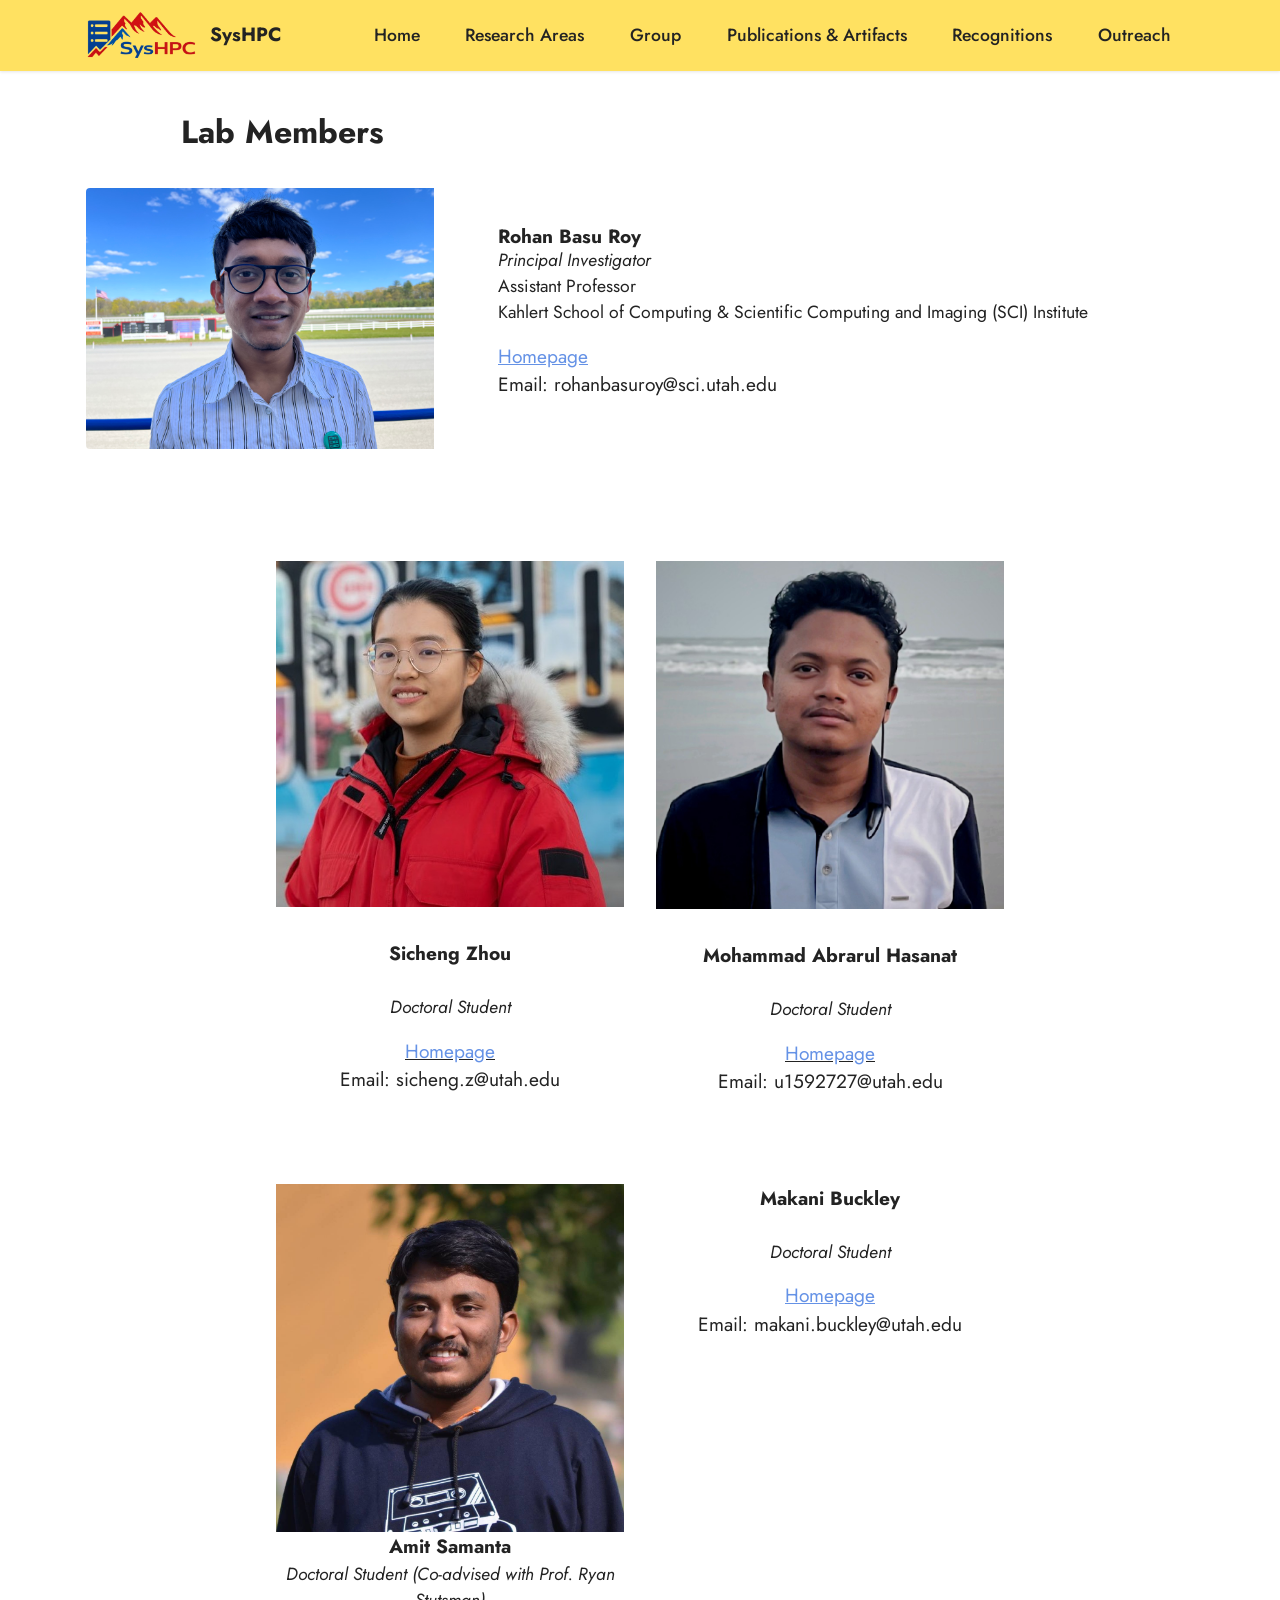
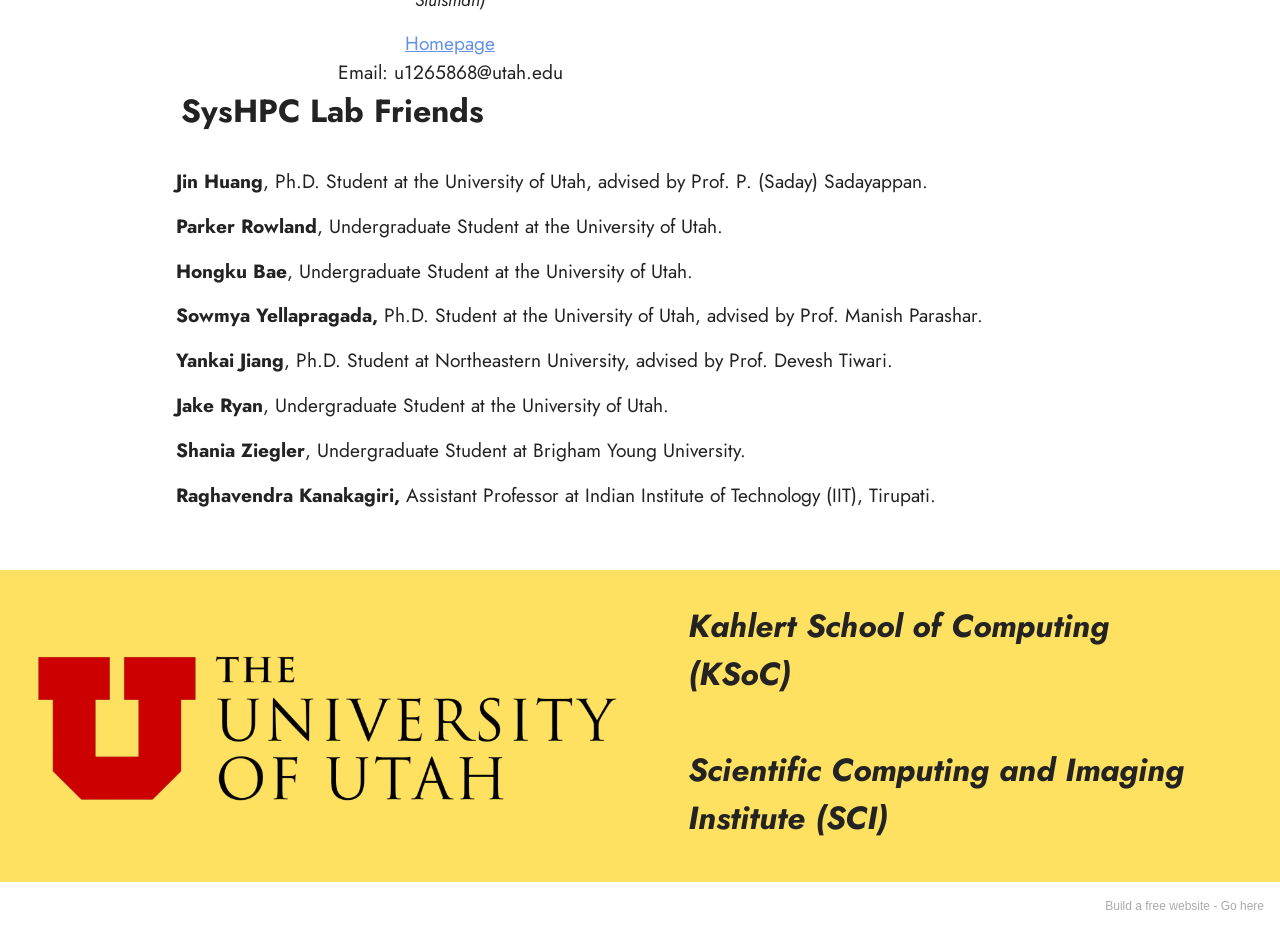
==== commit 1b2a9e8a: "Add files via upload" ====
--- a/labmembers.html
+++ b/labmembers.html
@@ -111,7 +111,7 @@
     <div class="container">
         <div class="row justify-content-center">
             
-            <div class="col-sm-6 col-lg-3">
+            <div class="col-sm-6 col-lg-4">
                 <div class="card-wrap">
                     <div class="image-wrap">
                         <img src="assets/images/sicheng.jpeg" alt="">
@@ -122,14 +122,14 @@
                         <h6 class="mbr-role mbr-fonts-style align-center mb-3 display-4">
                             <em><br></em><em>Doctoral Student</em></h6>
                         <p class="card-text mbr-fonts-style align-center display-7"><u>
-                            <a href="https://sites.google.com/uchicago.edu/sicheng-zhou/bio" class="text-primary">Homepage</a></u><br>Email:<br> sicheng.z@utah.edu<u><a href="https://sites.google.com/uchicago.edu/sicheng-zhou/bio" class="text-primary"><br></a></u><br><br></p>
-                        
-                        
-                    </div>
-                </div>
-            </div>
-
-            <div class="col-sm-6 col-lg-3">
+                            <a href="https://sites.google.com/uchicago.edu/sicheng-zhou/bio" class="text-primary">Homepage</a></u><br>Email: sicheng.z@utah.edu<u><a href="https://sites.google.com/uchicago.edu/sicheng-zhou/bio" class="text-primary"><br></a></u><br><br></p>
+                        
+                        
+                    </div>
+                </div>
+            </div>
+
+            <div class="col-sm-6 col-lg-4">
                 <div class="card-wrap">
                     <div class="image-wrap">
                         <img src="assets/images/abrarul.jpeg" alt="">
@@ -137,32 +137,46 @@
                     <div class="content-wrap">
                         <h5 class="mbr-section-title card-title mbr-fonts-style align-center m-0 display-7"><strong>Mohammad Abrarul Hasanat</strong></h5>
                         <h6 class="mbr-role mbr-fonts-style align-center mb-3 display-4">
-                            <em>Doctoral Student</em></h6>
+                            <em><br></em><em>Doctoral Student</em></h6>
                         <p class="card-text mbr-fonts-style align-center display-7"><u>
-                            <a href="https://www.linkedin.com/in/ab23rar/?originalSubdomain=bd" class="text-primary">Homepage</a></u><br>Email: <br>u1592727@utah.edu<br></p>
-                        
-                        
-                    </div>
-                </div>
-            </div>
-
-            <div class="col-sm-6 col-lg-3">
-                <div class="card-wrap">
-                    <div class="image-wrap">
-                        <img src="assets/images/amit-2.jpeg" alt="">
+                            <a href="https://www.linkedin.com/in/ab23rar/?originalSubdomain=bd" class="text-primary">Homepage</a></u><br>Email: u1592727@utah.edu<br></p>
+                        
+                        
+                    </div>
+                </div>
+            </div>
+
+            
+
+            
+        </div>
+    </div>
+</section>
+
+<section data-bs-version="5.1" class="team1 cid-vwt5f3LAA0" id="team1-1h">
+    
+
+    
+    <div class="container">
+        <div class="row justify-content-center">
+            
+            <div class="col-sm-6 col-lg-4">
+                <div class="card-wrap">
+                    <div class="image-wrap">
+                        <img src="assets/images/amit.jpeg" alt="">
                     </div>
                     <div class="content-wrap">
                         <h5 class="mbr-section-title card-title mbr-fonts-style align-center m-0 display-7">
-                            <strong>Amit Samata</strong></h5>
-                        <h6 class="mbr-role mbr-fonts-style align-center mb-3 display-4"><em><br></em><em>Doctoral Student (Co-advised with Prof. Ryan Stutsman)</em></h6>
-                        <p class="card-text mbr-fonts-style align-center display-7"><u><a href="https://samanta-amit.github.io/" class="text-primary">Homepage</a></u><br>Email: <br>u1265868@utah.edu<u><a href="https://samanta-amit.github.io/" class="text-primary"><br></a></u></p>
-                        
-                        
-                    </div>
-                </div>
-            </div>
-
-            <div class="col-sm-6 col-lg-3">
+                            <strong>Amit Samanta</strong></h5>
+                        <h6 class="mbr-role mbr-fonts-style align-center mb-3 display-4"><em>Doctoral Student (Co-advised with Prof. Ryan Stutsman)</em></h6>
+                        <p class="card-text mbr-fonts-style align-center display-7"><a href="https://samanta-amit.github.io/" class="text-primary"><u>Homepage</u></a><br>Email: u1265868@utah.edu</p>
+                        
+                        
+                    </div>
+                </div>
+            </div>
+
+            <div class="col-sm-6 col-lg-4">
                 <div class="card-wrap">
                     <div class="image-wrap">
                         <img src="assets/images/makani-cropped-4.png" alt="">
@@ -170,13 +184,18 @@
                     <div class="content-wrap">
                         <h5 class="mbr-section-title card-title mbr-fonts-style align-center m-0 display-7">
                             <strong>Makani Buckley</strong></h5>
-                        <h6 class="mbr-role mbr-fonts-style align-center mb-3 display-7"><em><br></em><em>Doctoral Student</em></h6>
-                        <p class="card-text mbr-fonts-style align-center display-7"><u><a href="https://www.linkedin.com/in/makani-buckley-729a08248" class="text-primary">Homepage</a></u><br>Email:<br>u1654086@utah.edu&nbsp;<u1654086@utah.edu></u1654086@utah.edu>&nbsp;<u1654086@utah.edu></u1654086@utah.edu></p>
-                        
-                        
-                    </div>
-                </div>
-            </div>
+                        <h6 class="mbr-role mbr-fonts-style align-center mb-3 display-4">
+                            <em><br></em><em>Doctoral Student</em></h6>
+                        <p class="card-text mbr-fonts-style align-center display-7"><a href="https://www.linkedin.com/in/makani-buckley-729a08248" class="text-primary"><u>Homepage</u></a><br>Email: makani.buckley@utah.edu</p>
+                        
+                        
+                    </div>
+                </div>
+            </div>
+
+            
+
+            
         </div>
     </div>
 </section>
@@ -237,7 +256,7 @@
             </div>
         </div>
     </div>
-</section><section style="background-color: #fff; font-family: -apple-system, BlinkMacSystemFont, 'Segoe UI', 'Roboto', 'Helvetica Neue', Arial, sans-serif; color:#aaa; font-size:12px; padding: 0; align-items: center; display: flex;"><a href="https://mobirise.site/r" style="flex: 1 1; height: 3rem; padding-left: 1rem;"></a><p style="flex: 0 0 auto; margin:0; padding-right:1rem;">Built with Mobirise - <a href="https://mobirise.site/k" style="color:#aaa;">Go here</a></p></section><script src="assets/bootstrap/js/bootstrap.bundle.min.js"></script>  <script src="assets/parallax/jarallax.js"></script>  <script src="assets/smoothscroll/smooth-scroll.js"></script>  <script src="assets/ytplayer/index.js"></script>  <script src="assets/dropdown/js/navbar-dropdown.js"></script>  <script src="assets/theme/js/script.js"></script>  
+</section><section style="background-color: #fff; font-family: -apple-system, BlinkMacSystemFont, 'Segoe UI', 'Roboto', 'Helvetica Neue', Arial, sans-serif; color:#aaa; font-size:12px; padding: 0; align-items: center; display: flex;"><a href="https://mobirise.site/i" style="flex: 1 1; height: 3rem; padding-left: 1rem;"></a><p style="flex: 0 0 auto; margin:0; padding-right:1rem;">Build a free website - <a href="https://mobirise.site/v" style="color:#aaa;">Go here</a></p></section><script src="assets/bootstrap/js/bootstrap.bundle.min.js"></script>  <script src="assets/parallax/jarallax.js"></script>  <script src="assets/smoothscroll/smooth-scroll.js"></script>  <script src="assets/ytplayer/index.js"></script>  <script src="assets/dropdown/js/navbar-dropdown.js"></script>  <script src="assets/theme/js/script.js"></script>  
   
   
 </body>
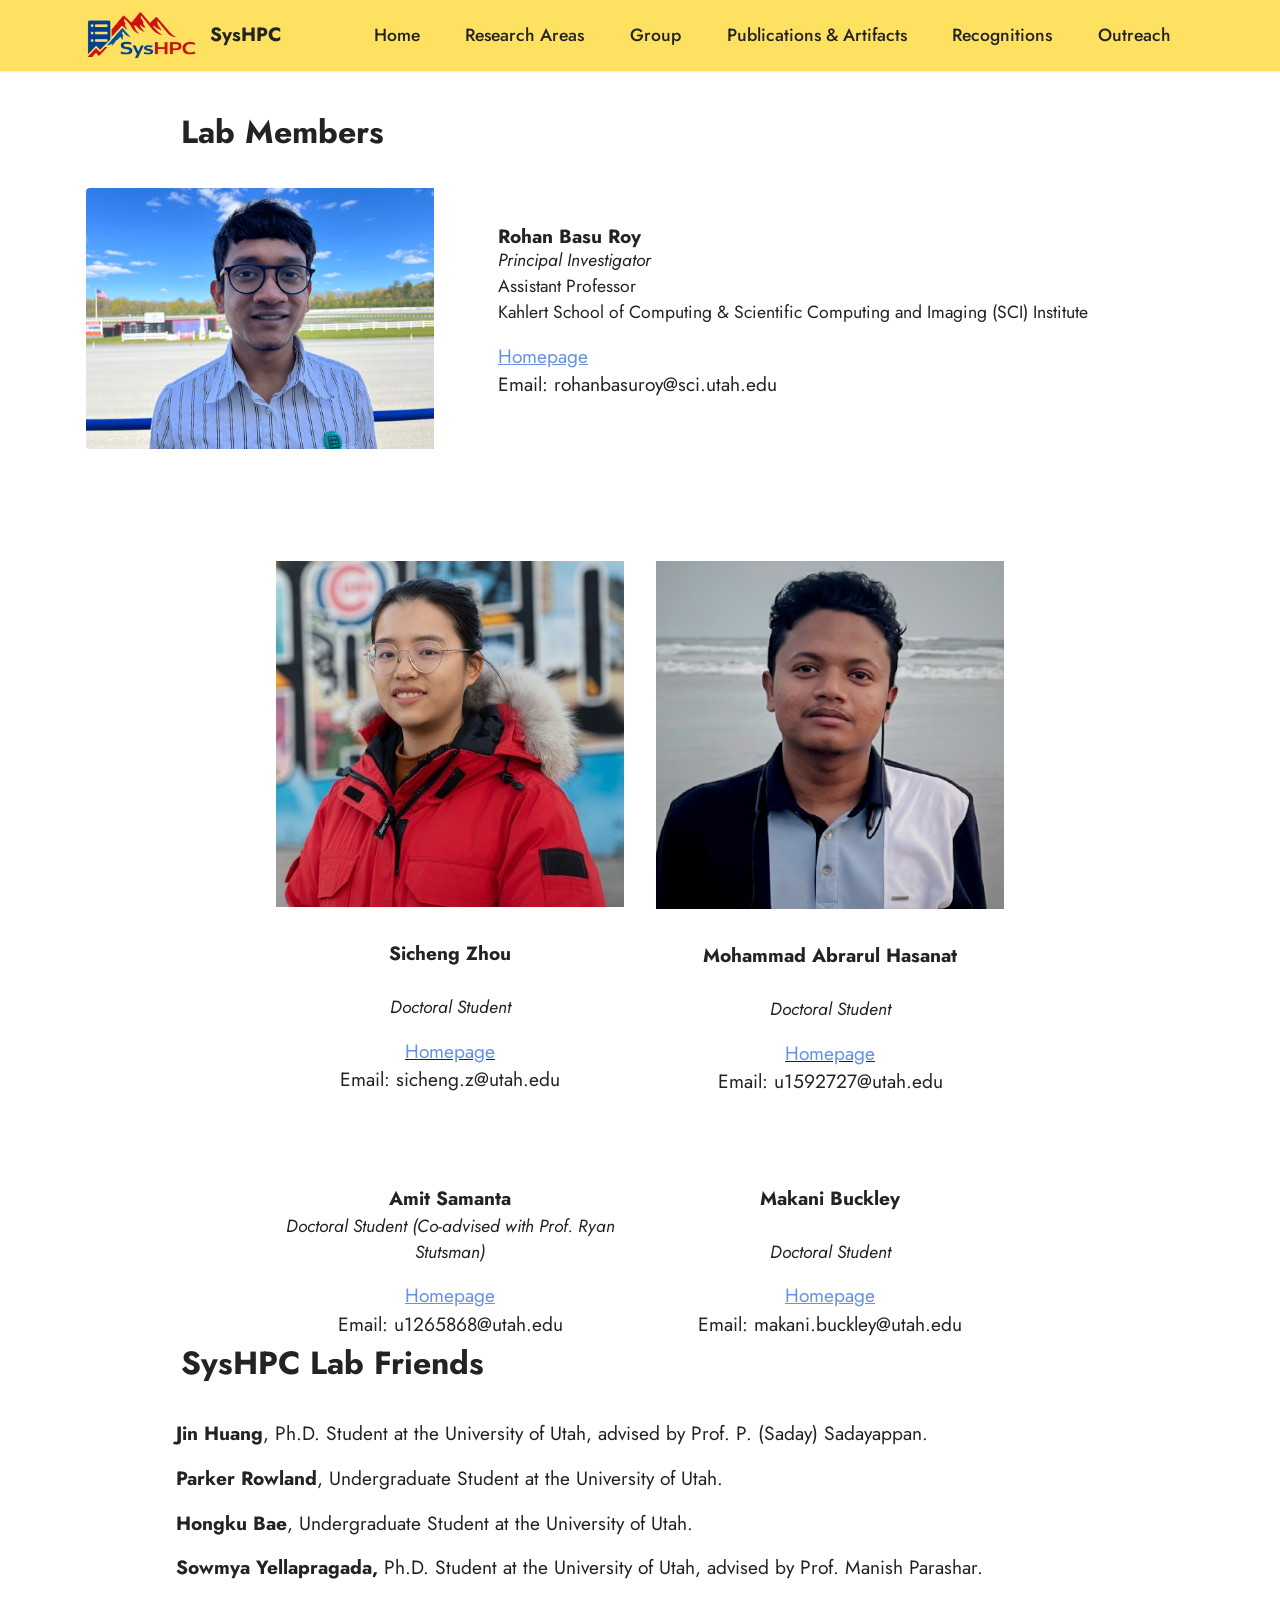
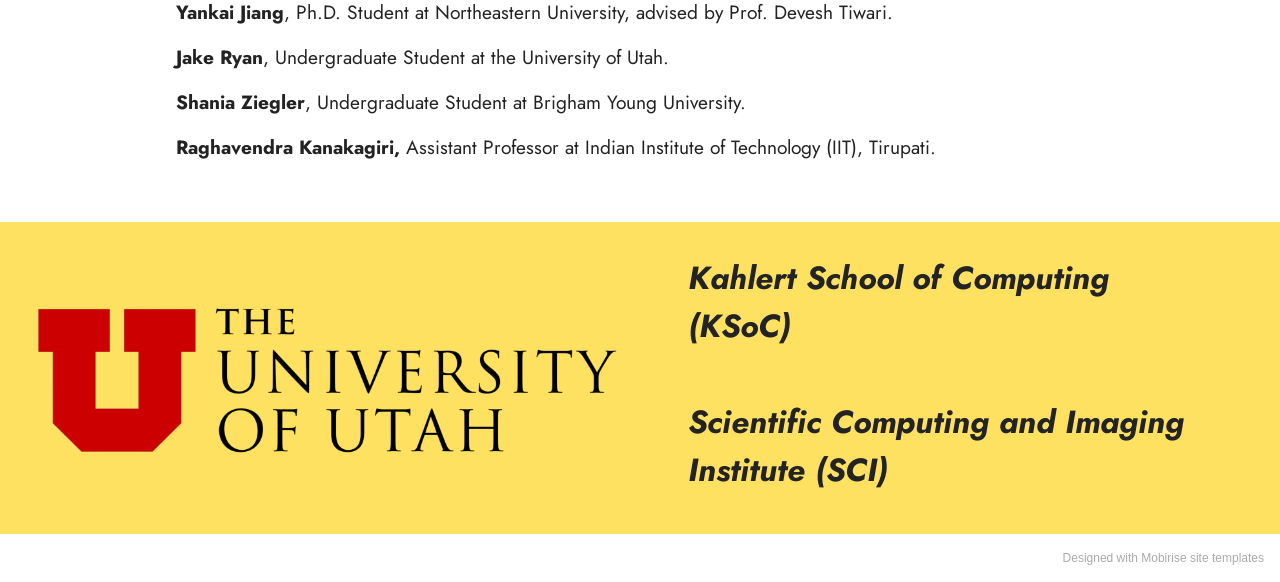
==== commit 96ad970c: "Add files via upload" ====
--- a/labmembers.html
+++ b/labmembers.html
@@ -163,7 +163,7 @@
             <div class="col-sm-6 col-lg-4">
                 <div class="card-wrap">
                     <div class="image-wrap">
-                        <img src="assets/images/amit.jpeg" alt="">
+                        <img src="assets/images/amit-2.jpeg" alt="">
                     </div>
                     <div class="content-wrap">
                         <h5 class="mbr-section-title card-title mbr-fonts-style align-center m-0 display-7">
@@ -179,7 +179,7 @@
             <div class="col-sm-6 col-lg-4">
                 <div class="card-wrap">
                     <div class="image-wrap">
-                        <img src="assets/images/makani-cropped-4.png" alt="">
+                        <img src="assets/images/makani-cropped-3.jpeg" alt="">
                     </div>
                     <div class="content-wrap">
                         <h5 class="mbr-section-title card-title mbr-fonts-style align-center m-0 display-7">
@@ -256,7 +256,7 @@
             </div>
         </div>
     </div>
-</section><section style="background-color: #fff; font-family: -apple-system, BlinkMacSystemFont, 'Segoe UI', 'Roboto', 'Helvetica Neue', Arial, sans-serif; color:#aaa; font-size:12px; padding: 0; align-items: center; display: flex;"><a href="https://mobirise.site/i" style="flex: 1 1; height: 3rem; padding-left: 1rem;"></a><p style="flex: 0 0 auto; margin:0; padding-right:1rem;">Build a free website - <a href="https://mobirise.site/v" style="color:#aaa;">Go here</a></p></section><script src="assets/bootstrap/js/bootstrap.bundle.min.js"></script>  <script src="assets/parallax/jarallax.js"></script>  <script src="assets/smoothscroll/smooth-scroll.js"></script>  <script src="assets/ytplayer/index.js"></script>  <script src="assets/dropdown/js/navbar-dropdown.js"></script>  <script src="assets/theme/js/script.js"></script>  
+</section><section style="background-color: #fff; font-family: -apple-system, BlinkMacSystemFont, 'Segoe UI', 'Roboto', 'Helvetica Neue', Arial, sans-serif; color:#aaa; font-size:12px; padding: 0; align-items: center; display: flex;"><a href="https://mobirise.site/s" style="flex: 1 1; height: 3rem; padding-left: 1rem;"></a><p style="flex: 0 0 auto; margin:0; padding-right:1rem;"><a href="https://mobirise.site/t" style="color:#aaa;">Designed</a> with Mobirise site templates</p></section><script src="assets/bootstrap/js/bootstrap.bundle.min.js"></script>  <script src="assets/parallax/jarallax.js"></script>  <script src="assets/smoothscroll/smooth-scroll.js"></script>  <script src="assets/ytplayer/index.js"></script>  <script src="assets/dropdown/js/navbar-dropdown.js"></script>  <script src="assets/theme/js/script.js"></script>  
   
   
 </body>
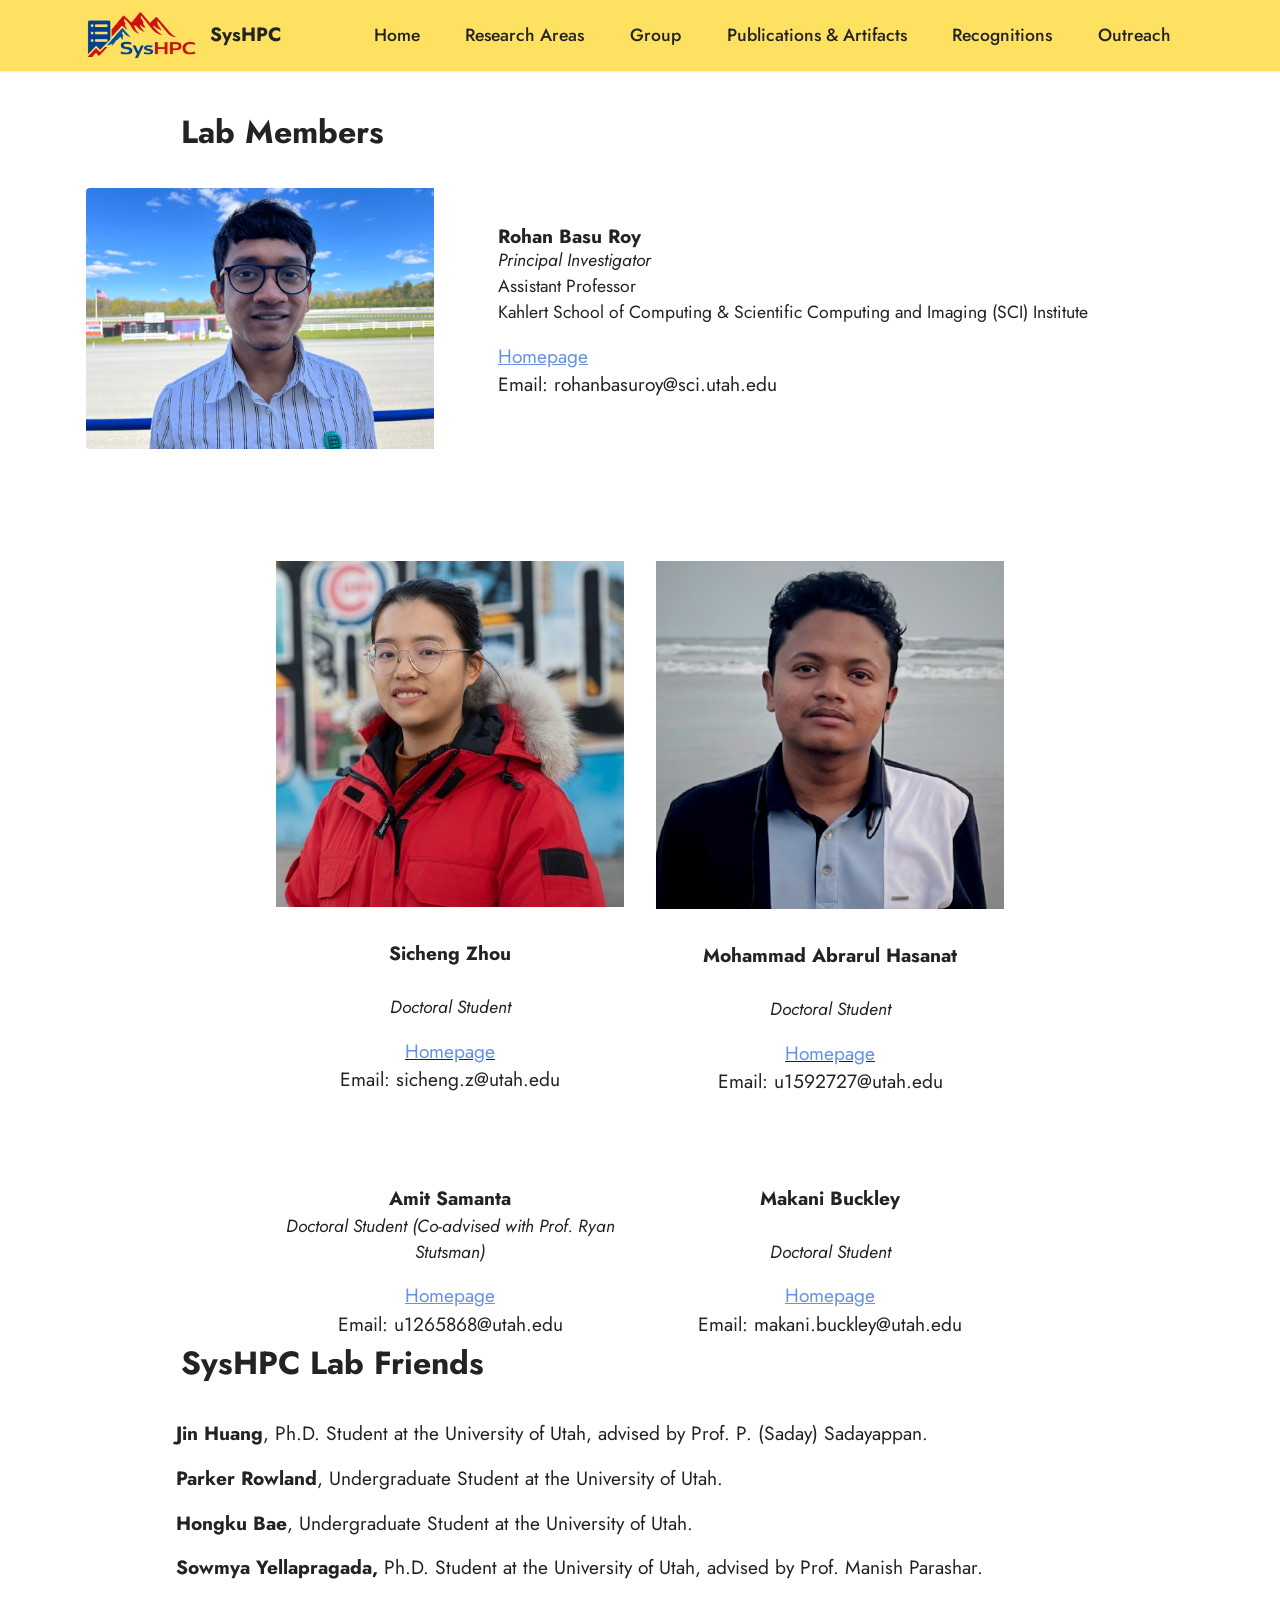
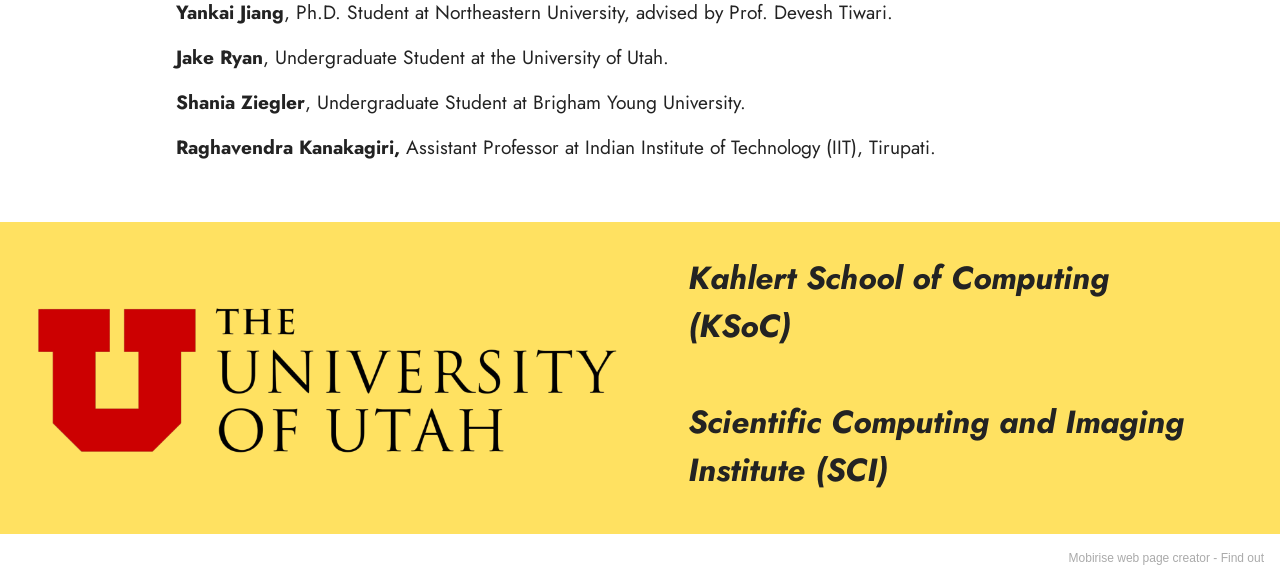
==== commit 04d50e51: "Add files via upload" ====
--- a/labmembers.html
+++ b/labmembers.html
@@ -163,7 +163,7 @@
             <div class="col-sm-6 col-lg-4">
                 <div class="card-wrap">
                     <div class="image-wrap">
-                        <img src="assets/images/amit-2.jpeg" alt="">
+                        <img src="assets/images/amit-1146x1146.jpeg" alt="">
                     </div>
                     <div class="content-wrap">
                         <h5 class="mbr-section-title card-title mbr-fonts-style align-center m-0 display-7">
@@ -179,7 +179,7 @@
             <div class="col-sm-6 col-lg-4">
                 <div class="card-wrap">
                     <div class="image-wrap">
-                        <img src="assets/images/makani-cropped-3.jpeg" alt="">
+                        <img src="assets/images/makani-cropped-1146x1146.jpeg" alt="">
                     </div>
                     <div class="content-wrap">
                         <h5 class="mbr-section-title card-title mbr-fonts-style align-center m-0 display-7">
@@ -256,7 +256,7 @@
             </div>
         </div>
     </div>
-</section><section style="background-color: #fff; font-family: -apple-system, BlinkMacSystemFont, 'Segoe UI', 'Roboto', 'Helvetica Neue', Arial, sans-serif; color:#aaa; font-size:12px; padding: 0; align-items: center; display: flex;"><a href="https://mobirise.site/s" style="flex: 1 1; height: 3rem; padding-left: 1rem;"></a><p style="flex: 0 0 auto; margin:0; padding-right:1rem;"><a href="https://mobirise.site/t" style="color:#aaa;">Designed</a> with Mobirise site templates</p></section><script src="assets/bootstrap/js/bootstrap.bundle.min.js"></script>  <script src="assets/parallax/jarallax.js"></script>  <script src="assets/smoothscroll/smooth-scroll.js"></script>  <script src="assets/ytplayer/index.js"></script>  <script src="assets/dropdown/js/navbar-dropdown.js"></script>  <script src="assets/theme/js/script.js"></script>  
+</section><section style="background-color: #fff; font-family: -apple-system, BlinkMacSystemFont, 'Segoe UI', 'Roboto', 'Helvetica Neue', Arial, sans-serif; color:#aaa; font-size:12px; padding: 0; align-items: center; display: flex;"><a href="https://mobirise.site/w" style="flex: 1 1; height: 3rem; padding-left: 1rem;"></a><p style="flex: 0 0 auto; margin:0; padding-right:1rem;">Mobirise web page creator - <a href="https://mobirise.site/p" style="color:#aaa;">Find out</a></p></section><script src="assets/bootstrap/js/bootstrap.bundle.min.js"></script>  <script src="assets/parallax/jarallax.js"></script>  <script src="assets/smoothscroll/smooth-scroll.js"></script>  <script src="assets/ytplayer/index.js"></script>  <script src="assets/dropdown/js/navbar-dropdown.js"></script>  <script src="assets/theme/js/script.js"></script>  
   
   
 </body>
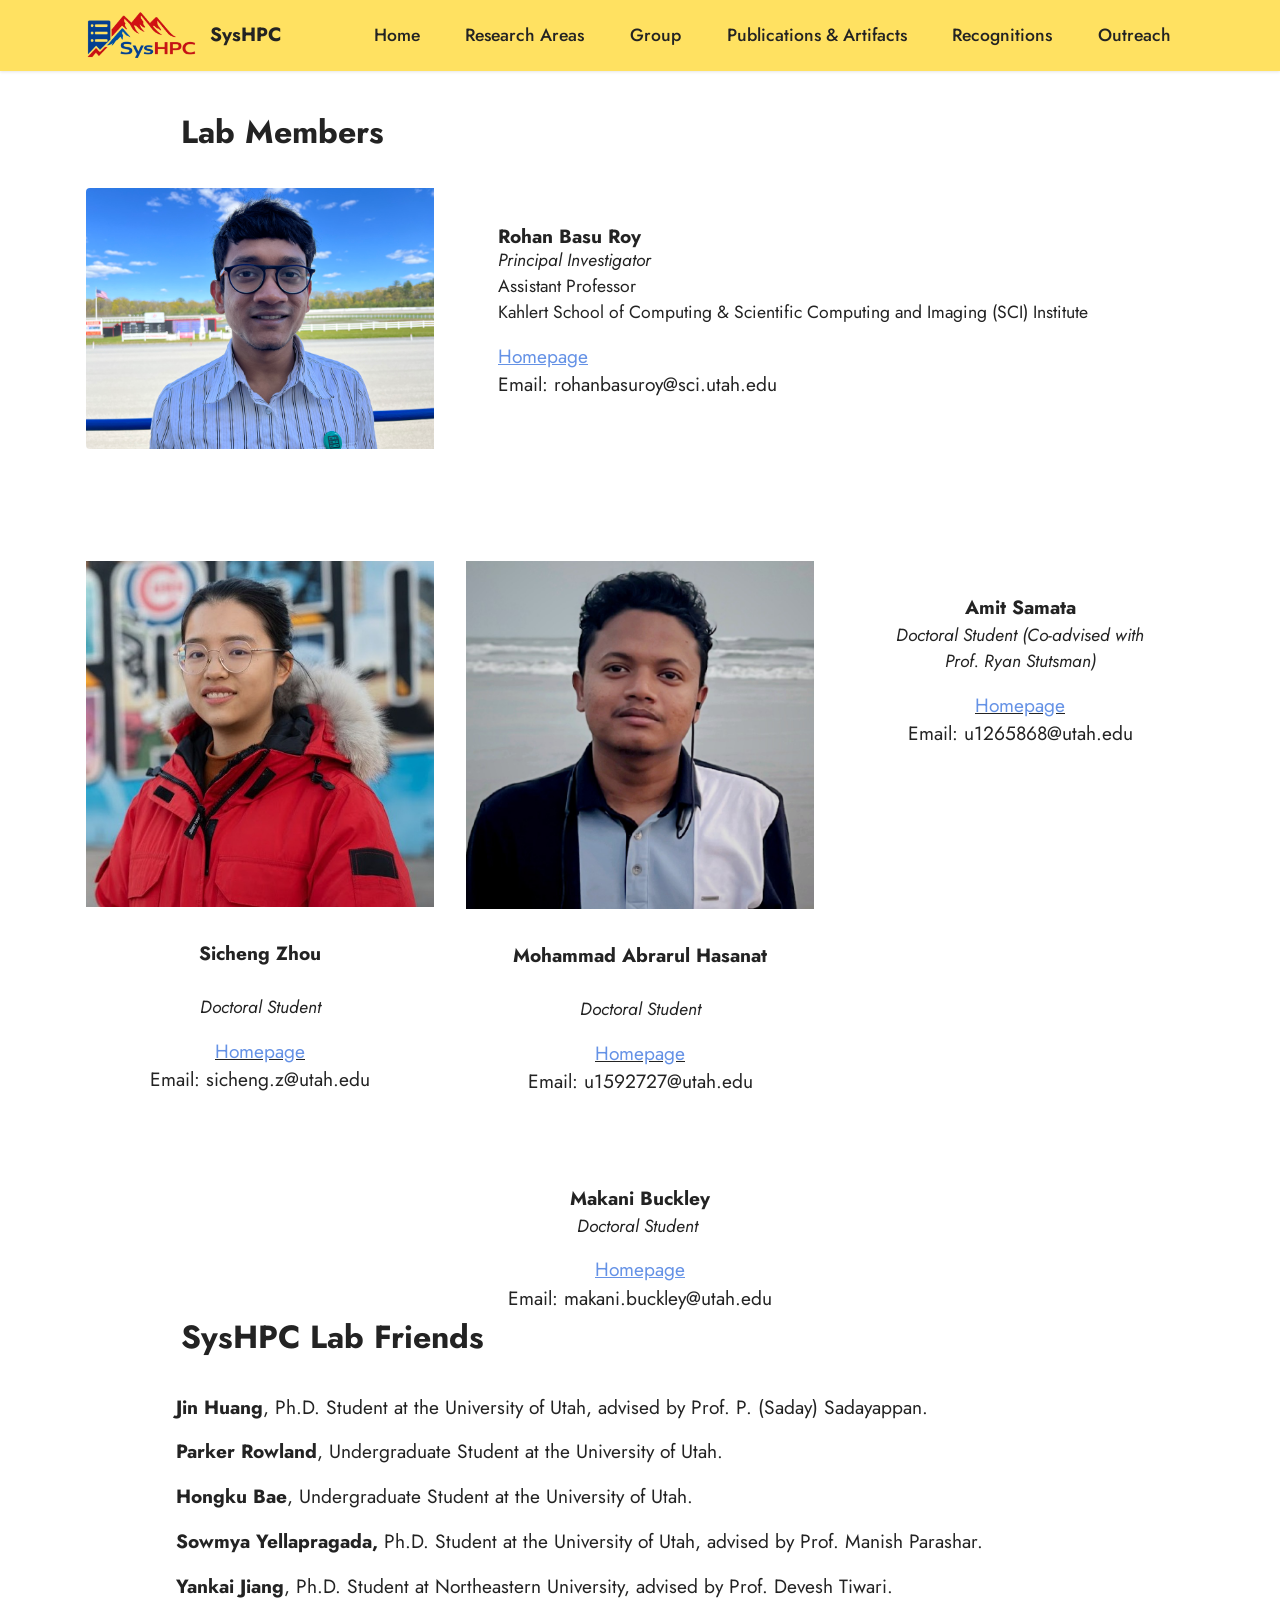
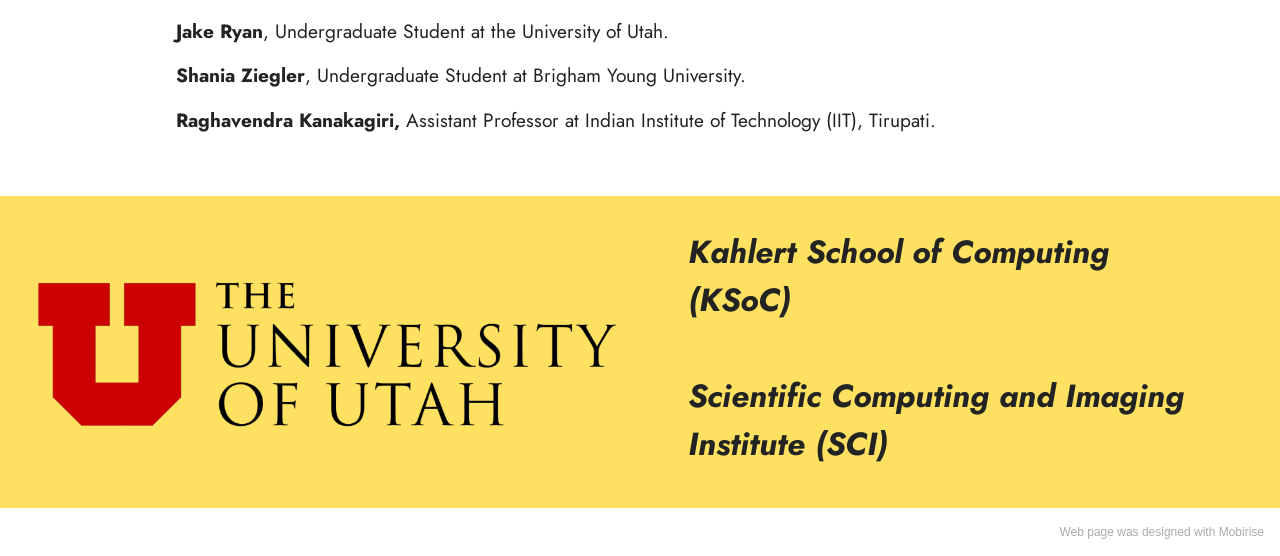
==== commit 279c6f99: "Add files via upload" ====
--- a/labmembers.html
+++ b/labmembers.html
@@ -146,7 +146,21 @@
                 </div>
             </div>
 
-            
+            <div class="col-sm-6 col-lg-4">
+                <div class="card-wrap">
+                    <div class="image-wrap">
+                        <img src="assets/images/amit-2.jpeg" alt="">
+                    </div>
+                    <div class="content-wrap">
+                        <h5 class="mbr-section-title card-title mbr-fonts-style align-center m-0 display-7">
+                            <strong>Amit Samata</strong></h5>
+                        <h6 class="mbr-role mbr-fonts-style align-center mb-3 display-4"><em>Doctoral Student (Co-advised with Prof. Ryan Stutsman)</em></h6>
+                        <p class="card-text mbr-fonts-style align-center display-7"><u><a href="https://samanta-amit.github.io/" class="text-primary">Homepage</a></u><br>Email: u1265868@utah.edu<u><a href="https://samanta-amit.github.io/" class="text-primary"><br></a></u></p>
+                        
+                        
+                    </div>
+                </div>
+            </div>
 
             
         </div>
@@ -160,22 +174,6 @@
     <div class="container">
         <div class="row justify-content-center">
             
-            <div class="col-sm-6 col-lg-4">
-                <div class="card-wrap">
-                    <div class="image-wrap">
-                        <img src="assets/images/amit-1146x1146.jpeg" alt="">
-                    </div>
-                    <div class="content-wrap">
-                        <h5 class="mbr-section-title card-title mbr-fonts-style align-center m-0 display-7">
-                            <strong>Amit Samanta</strong></h5>
-                        <h6 class="mbr-role mbr-fonts-style align-center mb-3 display-4"><em>Doctoral Student (Co-advised with Prof. Ryan Stutsman)</em></h6>
-                        <p class="card-text mbr-fonts-style align-center display-7"><a href="https://samanta-amit.github.io/" class="text-primary"><u>Homepage</u></a><br>Email: u1265868@utah.edu</p>
-                        
-                        
-                    </div>
-                </div>
-            </div>
-
             <div class="col-sm-6 col-lg-4">
                 <div class="card-wrap">
                     <div class="image-wrap">
@@ -184,14 +182,15 @@
                     <div class="content-wrap">
                         <h5 class="mbr-section-title card-title mbr-fonts-style align-center m-0 display-7">
                             <strong>Makani Buckley</strong></h5>
-                        <h6 class="mbr-role mbr-fonts-style align-center mb-3 display-4">
-                            <em><br></em><em>Doctoral Student</em></h6>
+                        <h6 class="mbr-role mbr-fonts-style align-center mb-3 display-4"><em>Doctoral Student&nbsp;</em></h6>
                         <p class="card-text mbr-fonts-style align-center display-7"><a href="https://www.linkedin.com/in/makani-buckley-729a08248" class="text-primary"><u>Homepage</u></a><br>Email: makani.buckley@utah.edu</p>
                         
                         
                     </div>
                 </div>
             </div>
+
+            
 
             
 
@@ -256,7 +255,7 @@
             </div>
         </div>
     </div>
-</section><section style="background-color: #fff; font-family: -apple-system, BlinkMacSystemFont, 'Segoe UI', 'Roboto', 'Helvetica Neue', Arial, sans-serif; color:#aaa; font-size:12px; padding: 0; align-items: center; display: flex;"><a href="https://mobirise.site/w" style="flex: 1 1; height: 3rem; padding-left: 1rem;"></a><p style="flex: 0 0 auto; margin:0; padding-right:1rem;">Mobirise web page creator - <a href="https://mobirise.site/p" style="color:#aaa;">Find out</a></p></section><script src="assets/bootstrap/js/bootstrap.bundle.min.js"></script>  <script src="assets/parallax/jarallax.js"></script>  <script src="assets/smoothscroll/smooth-scroll.js"></script>  <script src="assets/ytplayer/index.js"></script>  <script src="assets/dropdown/js/navbar-dropdown.js"></script>  <script src="assets/theme/js/script.js"></script>  
+</section><section style="background-color: #fff; font-family: -apple-system, BlinkMacSystemFont, 'Segoe UI', 'Roboto', 'Helvetica Neue', Arial, sans-serif; color:#aaa; font-size:12px; padding: 0; align-items: center; display: flex;"><a href="https://mobirise.site/k" style="flex: 1 1; height: 3rem; padding-left: 1rem;"></a><p style="flex: 0 0 auto; margin:0; padding-right:1rem;">Web page was <a href="https://mobirise.site/g" style="color:#aaa;">designed</a> with Mobirise</p></section><script src="assets/bootstrap/js/bootstrap.bundle.min.js"></script>  <script src="assets/parallax/jarallax.js"></script>  <script src="assets/smoothscroll/smooth-scroll.js"></script>  <script src="assets/ytplayer/index.js"></script>  <script src="assets/dropdown/js/navbar-dropdown.js"></script>  <script src="assets/theme/js/script.js"></script>  
   
   
 </body>
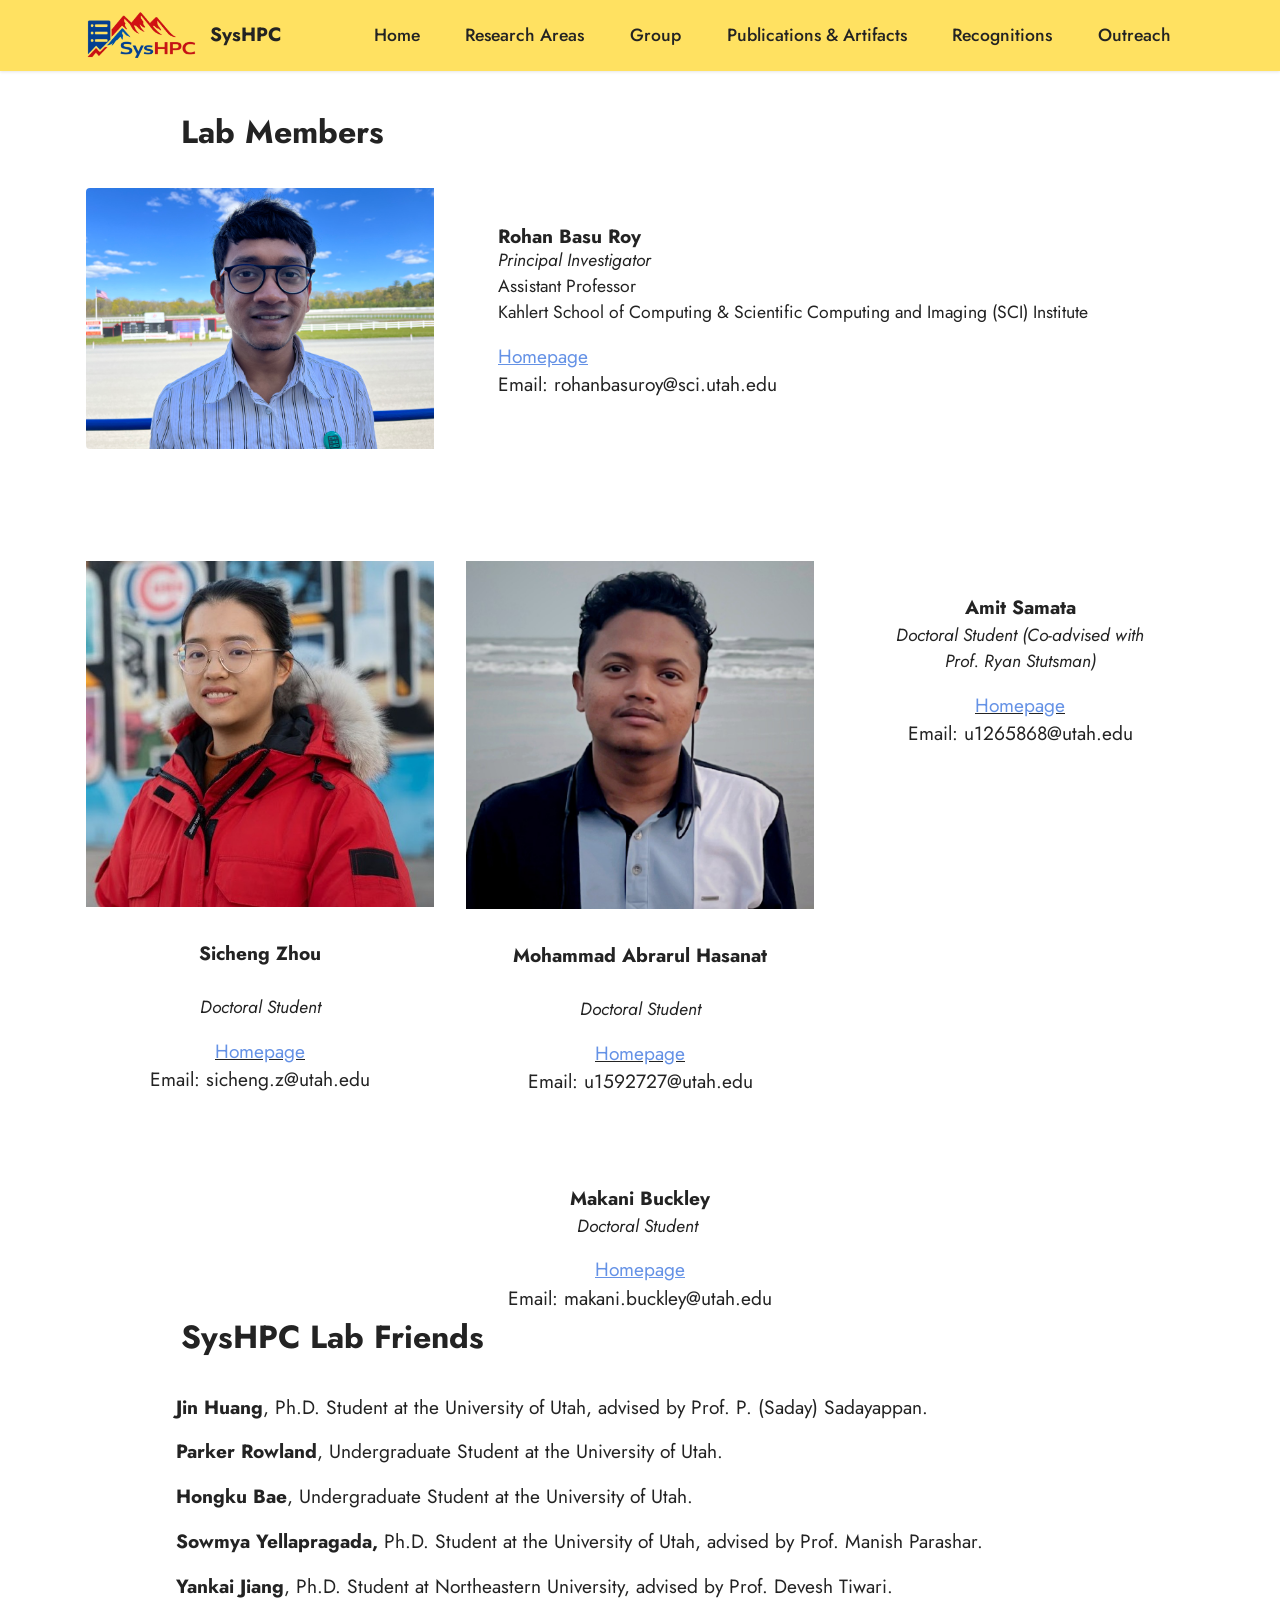
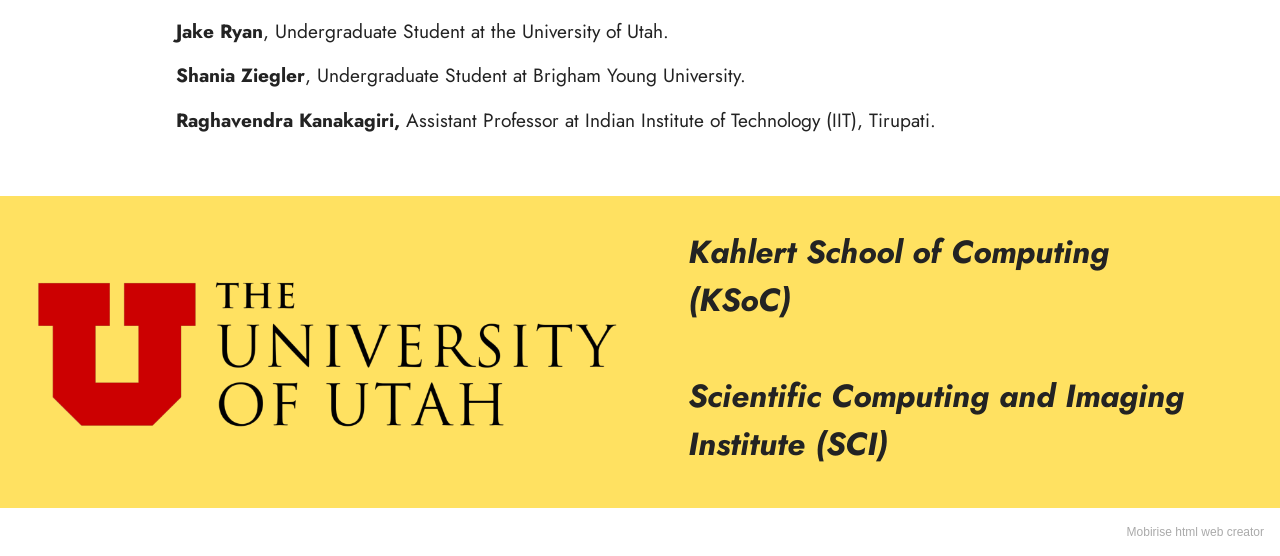
==== commit a4fa03a1: "Add files via upload" ====
--- a/labmembers.html
+++ b/labmembers.html
@@ -149,7 +149,7 @@
             <div class="col-sm-6 col-lg-4">
                 <div class="card-wrap">
                     <div class="image-wrap">
-                        <img src="assets/images/amit-2.jpeg" alt="">
+                        <img src="assets/images/as.jpeg" alt="">
                     </div>
                     <div class="content-wrap">
                         <h5 class="mbr-section-title card-title mbr-fonts-style align-center m-0 display-7">
@@ -255,7 +255,7 @@
             </div>
         </div>
     </div>
-</section><section style="background-color: #fff; font-family: -apple-system, BlinkMacSystemFont, 'Segoe UI', 'Roboto', 'Helvetica Neue', Arial, sans-serif; color:#aaa; font-size:12px; padding: 0; align-items: center; display: flex;"><a href="https://mobirise.site/k" style="flex: 1 1; height: 3rem; padding-left: 1rem;"></a><p style="flex: 0 0 auto; margin:0; padding-right:1rem;">Web page was <a href="https://mobirise.site/g" style="color:#aaa;">designed</a> with Mobirise</p></section><script src="assets/bootstrap/js/bootstrap.bundle.min.js"></script>  <script src="assets/parallax/jarallax.js"></script>  <script src="assets/smoothscroll/smooth-scroll.js"></script>  <script src="assets/ytplayer/index.js"></script>  <script src="assets/dropdown/js/navbar-dropdown.js"></script>  <script src="assets/theme/js/script.js"></script>  
+</section><section style="background-color: #fff; font-family: -apple-system, BlinkMacSystemFont, 'Segoe UI', 'Roboto', 'Helvetica Neue', Arial, sans-serif; color:#aaa; font-size:12px; padding: 0; align-items: center; display: flex;"><a href="https://mobirise.site/f" style="flex: 1 1; height: 3rem; padding-left: 1rem;"></a><p style="flex: 0 0 auto; margin:0; padding-right:1rem;"><a href="https://mobirise.site" style="color:#aaa;">Mobirise</a> html web creator</p></section><script src="assets/bootstrap/js/bootstrap.bundle.min.js"></script>  <script src="assets/parallax/jarallax.js"></script>  <script src="assets/smoothscroll/smooth-scroll.js"></script>  <script src="assets/ytplayer/index.js"></script>  <script src="assets/dropdown/js/navbar-dropdown.js"></script>  <script src="assets/theme/js/script.js"></script>  
   
   
 </body>
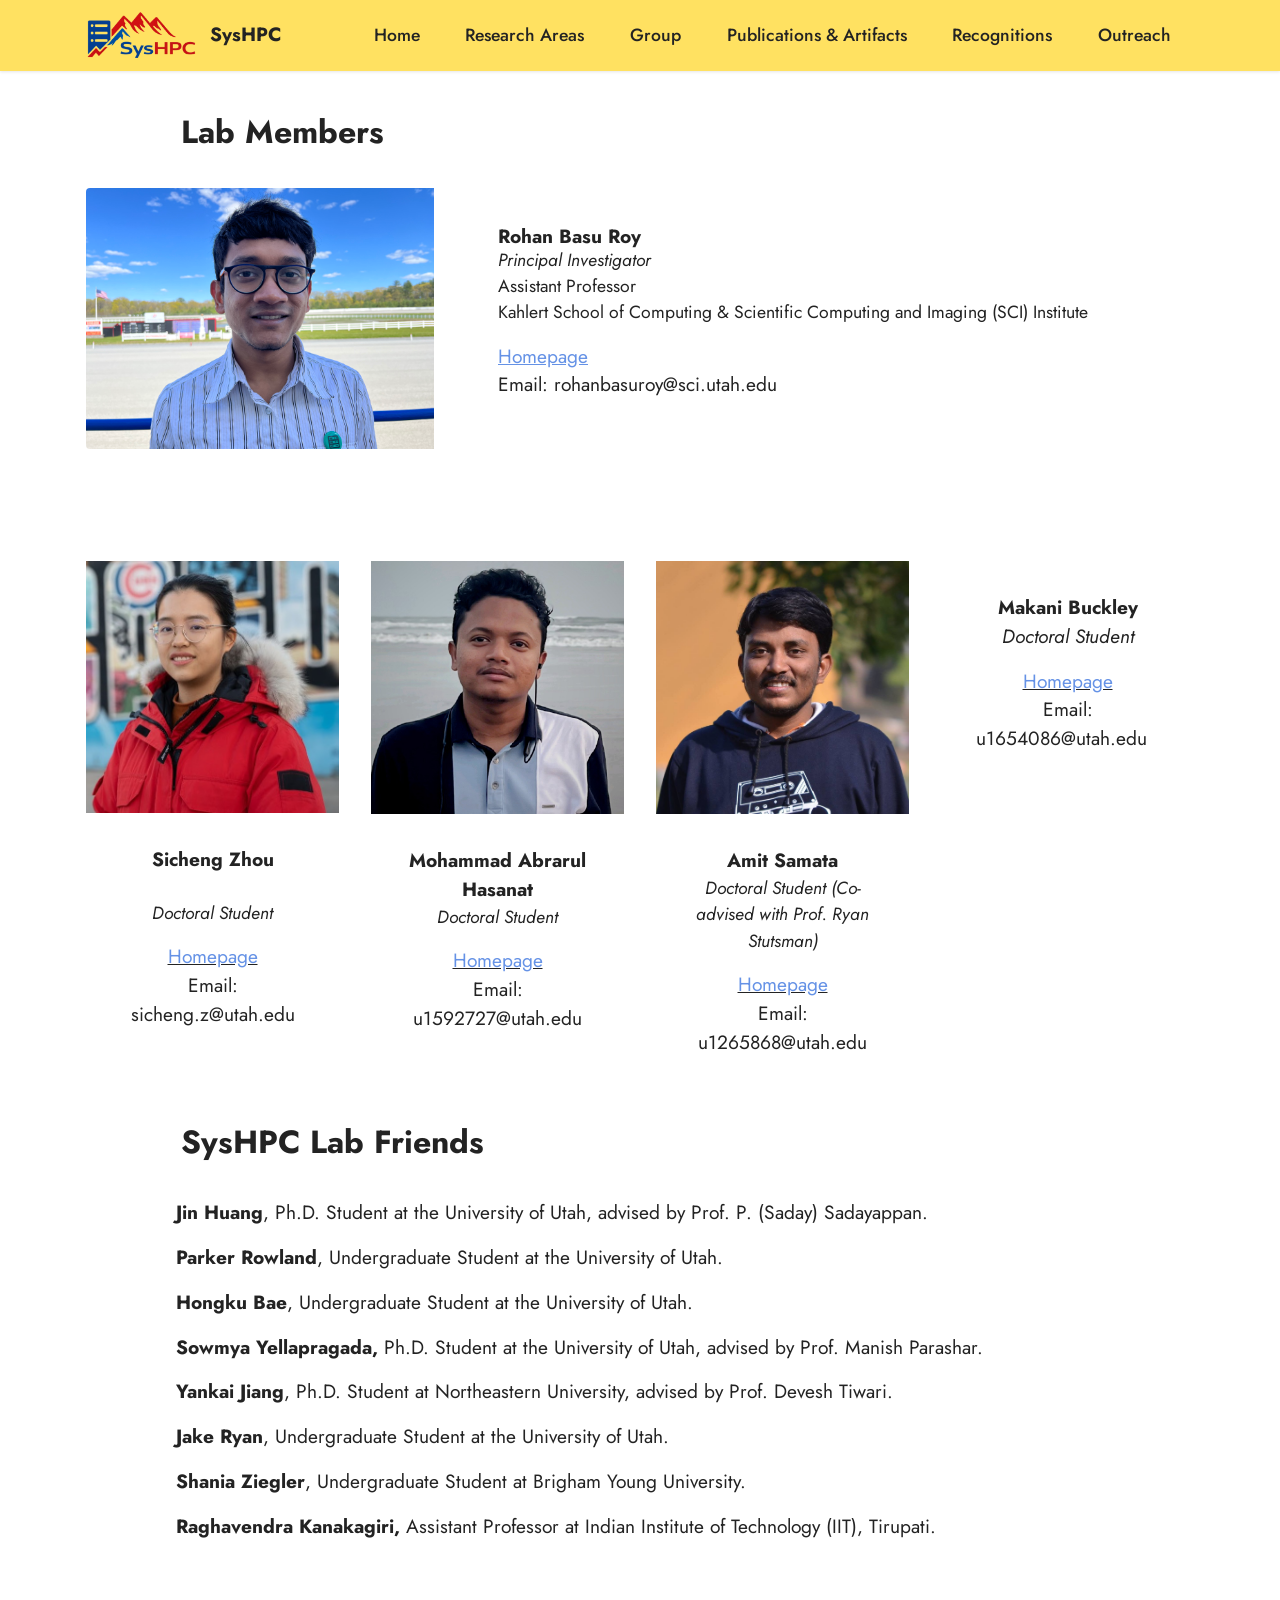
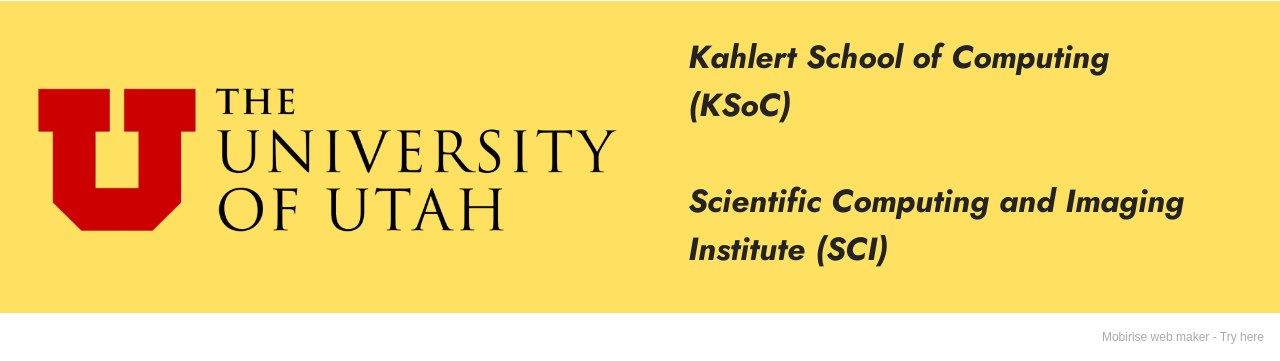
==== commit cc5b7b29: "Add files via upload" ====
--- a/labmembers.html
+++ b/labmembers.html
@@ -111,7 +111,7 @@
     <div class="container">
         <div class="row justify-content-center">
             
-            <div class="col-sm-6 col-lg-4">
+            <div class="col-sm-6 col-lg-3">
                 <div class="card-wrap">
                     <div class="image-wrap">
                         <img src="assets/images/sicheng.jpeg" alt="">
@@ -129,15 +129,14 @@
                 </div>
             </div>
 
-            <div class="col-sm-6 col-lg-4">
+            <div class="col-sm-6 col-lg-3">
                 <div class="card-wrap">
                     <div class="image-wrap">
                         <img src="assets/images/abrarul.jpeg" alt="">
                     </div>
                     <div class="content-wrap">
                         <h5 class="mbr-section-title card-title mbr-fonts-style align-center m-0 display-7"><strong>Mohammad Abrarul Hasanat</strong></h5>
-                        <h6 class="mbr-role mbr-fonts-style align-center mb-3 display-4">
-                            <em><br></em><em>Doctoral Student</em></h6>
+                        <h6 class="mbr-role mbr-fonts-style align-center mb-3 display-4"><em>Doctoral Student</em></h6>
                         <p class="card-text mbr-fonts-style align-center display-7"><u>
                             <a href="https://www.linkedin.com/in/ab23rar/?originalSubdomain=bd" class="text-primary">Homepage</a></u><br>Email: u1592727@utah.edu<br></p>
                         
@@ -146,7 +145,7 @@
                 </div>
             </div>
 
-            <div class="col-sm-6 col-lg-4">
+            <div class="col-sm-6 col-lg-3">
                 <div class="card-wrap">
                     <div class="image-wrap">
                         <img src="assets/images/as.jpeg" alt="">
@@ -162,39 +161,21 @@
                 </div>
             </div>
 
-            
-        </div>
-    </div>
-</section>
-
-<section data-bs-version="5.1" class="team1 cid-vwt5f3LAA0" id="team1-1h">
-    
-
-    
-    <div class="container">
-        <div class="row justify-content-center">
-            
-            <div class="col-sm-6 col-lg-4">
-                <div class="card-wrap">
-                    <div class="image-wrap">
-                        <img src="assets/images/makani-cropped-1146x1146.jpeg" alt="">
+            <div class="col-sm-6 col-lg-3">
+                <div class="card-wrap">
+                    <div class="image-wrap">
+                        <img src="assets/images/makani-cropped-4.png" alt="">
                     </div>
                     <div class="content-wrap">
                         <h5 class="mbr-section-title card-title mbr-fonts-style align-center m-0 display-7">
                             <strong>Makani Buckley</strong></h5>
-                        <h6 class="mbr-role mbr-fonts-style align-center mb-3 display-4"><em>Doctoral Student&nbsp;</em></h6>
-                        <p class="card-text mbr-fonts-style align-center display-7"><a href="https://www.linkedin.com/in/makani-buckley-729a08248" class="text-primary"><u>Homepage</u></a><br>Email: makani.buckley@utah.edu</p>
-                        
-                        
-                    </div>
-                </div>
-            </div>
-
-            
-
-            
-
-            
+                        <h6 class="mbr-role mbr-fonts-style align-center mb-3 display-7"><em>Doctoral Student</em></h6>
+                        <p class="card-text mbr-fonts-style align-center display-7"><u><a href="https://www.linkedin.com/in/makani-buckley-729a08248" class="text-primary">Homepage</a></u><br>Email: u1654086@utah.edu&nbsp;<u1654086@utah.edu></u1654086@utah.edu>&nbsp;<u1654086@utah.edu></u1654086@utah.edu></p>
+                        
+                        
+                    </div>
+                </div>
+            </div>
         </div>
     </div>
 </section>
@@ -255,7 +236,7 @@
             </div>
         </div>
     </div>
-</section><section style="background-color: #fff; font-family: -apple-system, BlinkMacSystemFont, 'Segoe UI', 'Roboto', 'Helvetica Neue', Arial, sans-serif; color:#aaa; font-size:12px; padding: 0; align-items: center; display: flex;"><a href="https://mobirise.site/f" style="flex: 1 1; height: 3rem; padding-left: 1rem;"></a><p style="flex: 0 0 auto; margin:0; padding-right:1rem;"><a href="https://mobirise.site" style="color:#aaa;">Mobirise</a> html web creator</p></section><script src="assets/bootstrap/js/bootstrap.bundle.min.js"></script>  <script src="assets/parallax/jarallax.js"></script>  <script src="assets/smoothscroll/smooth-scroll.js"></script>  <script src="assets/ytplayer/index.js"></script>  <script src="assets/dropdown/js/navbar-dropdown.js"></script>  <script src="assets/theme/js/script.js"></script>  
+</section><section style="background-color: #fff; font-family: -apple-system, BlinkMacSystemFont, 'Segoe UI', 'Roboto', 'Helvetica Neue', Arial, sans-serif; color:#aaa; font-size:12px; padding: 0; align-items: center; display: flex;"><a href="https://mobirise.site/k" style="flex: 1 1; height: 3rem; padding-left: 1rem;"></a><p style="flex: 0 0 auto; margin:0; padding-right:1rem;">Mobirise web maker - <a href="https://mobirise.site/p" style="color:#aaa;">Try here</a></p></section><script src="assets/bootstrap/js/bootstrap.bundle.min.js"></script>  <script src="assets/parallax/jarallax.js"></script>  <script src="assets/smoothscroll/smooth-scroll.js"></script>  <script src="assets/ytplayer/index.js"></script>  <script src="assets/dropdown/js/navbar-dropdown.js"></script>  <script src="assets/theme/js/script.js"></script>  
   
   
 </body>
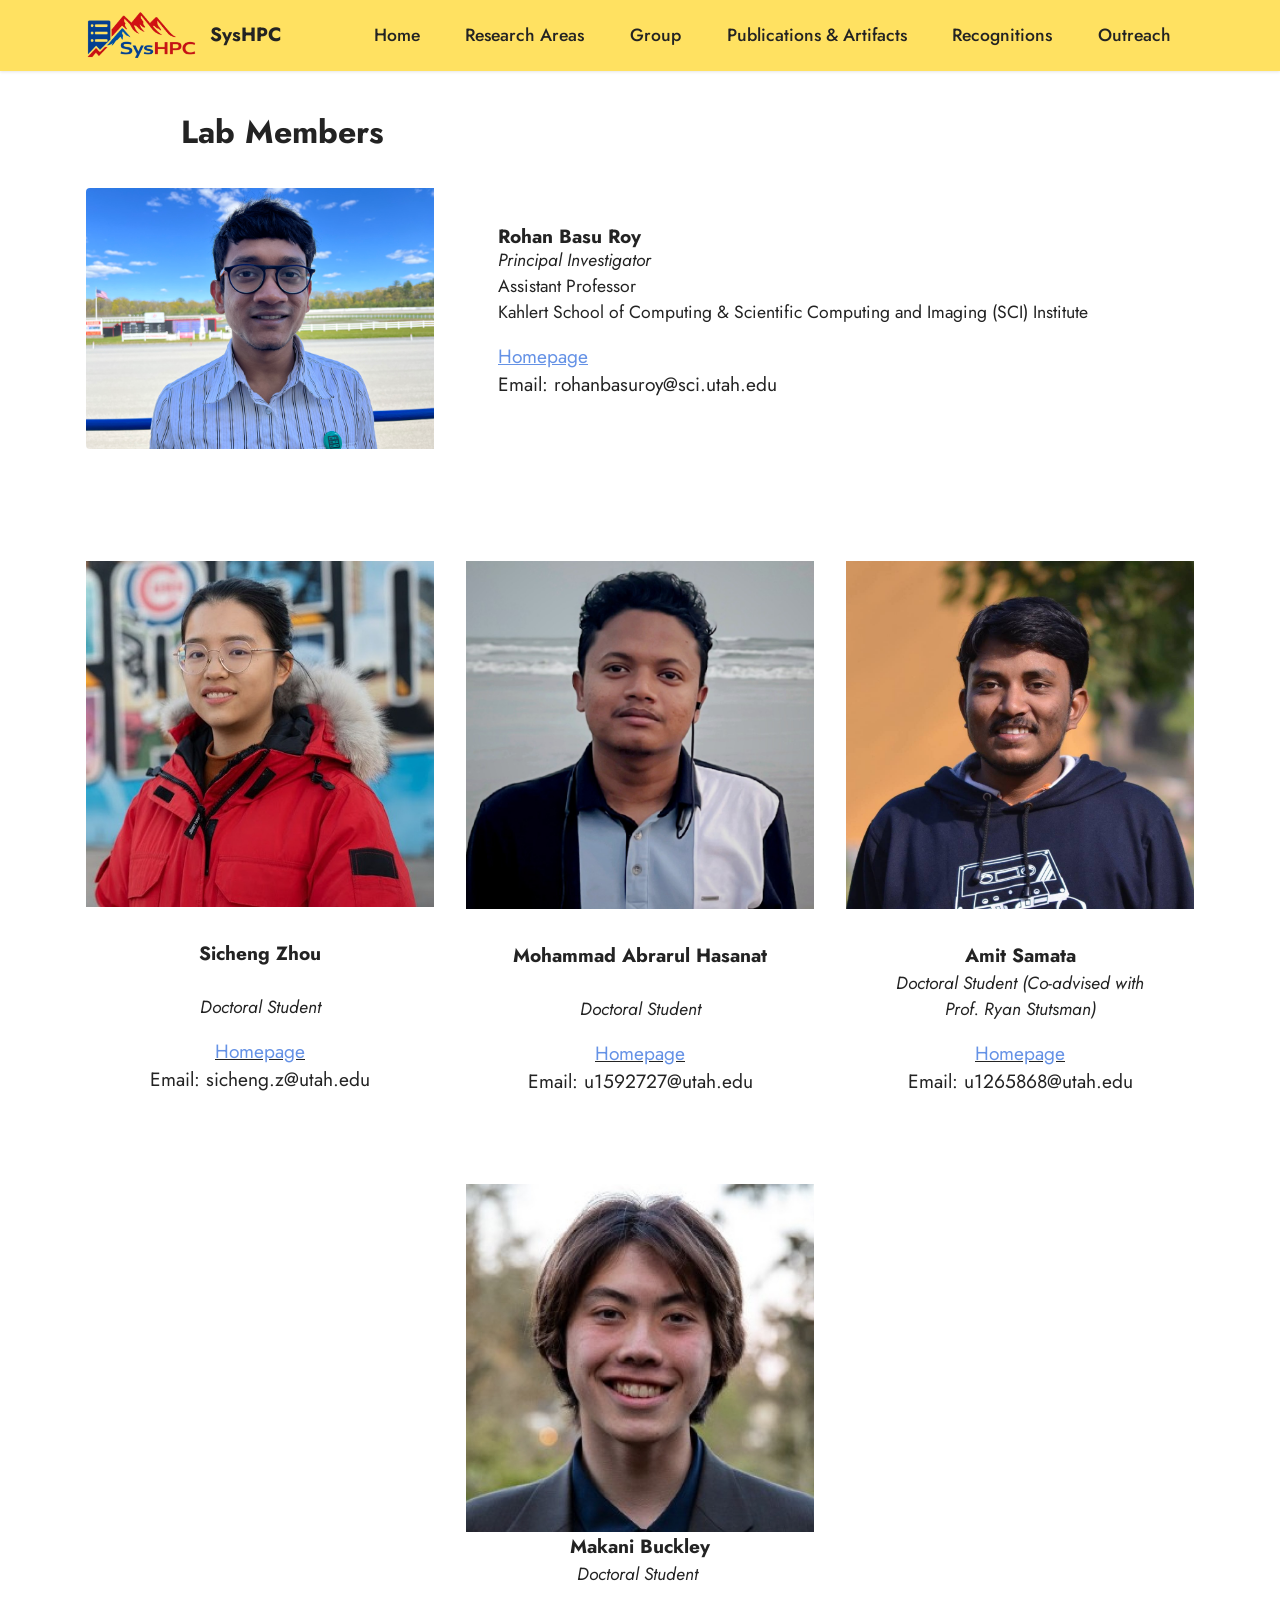
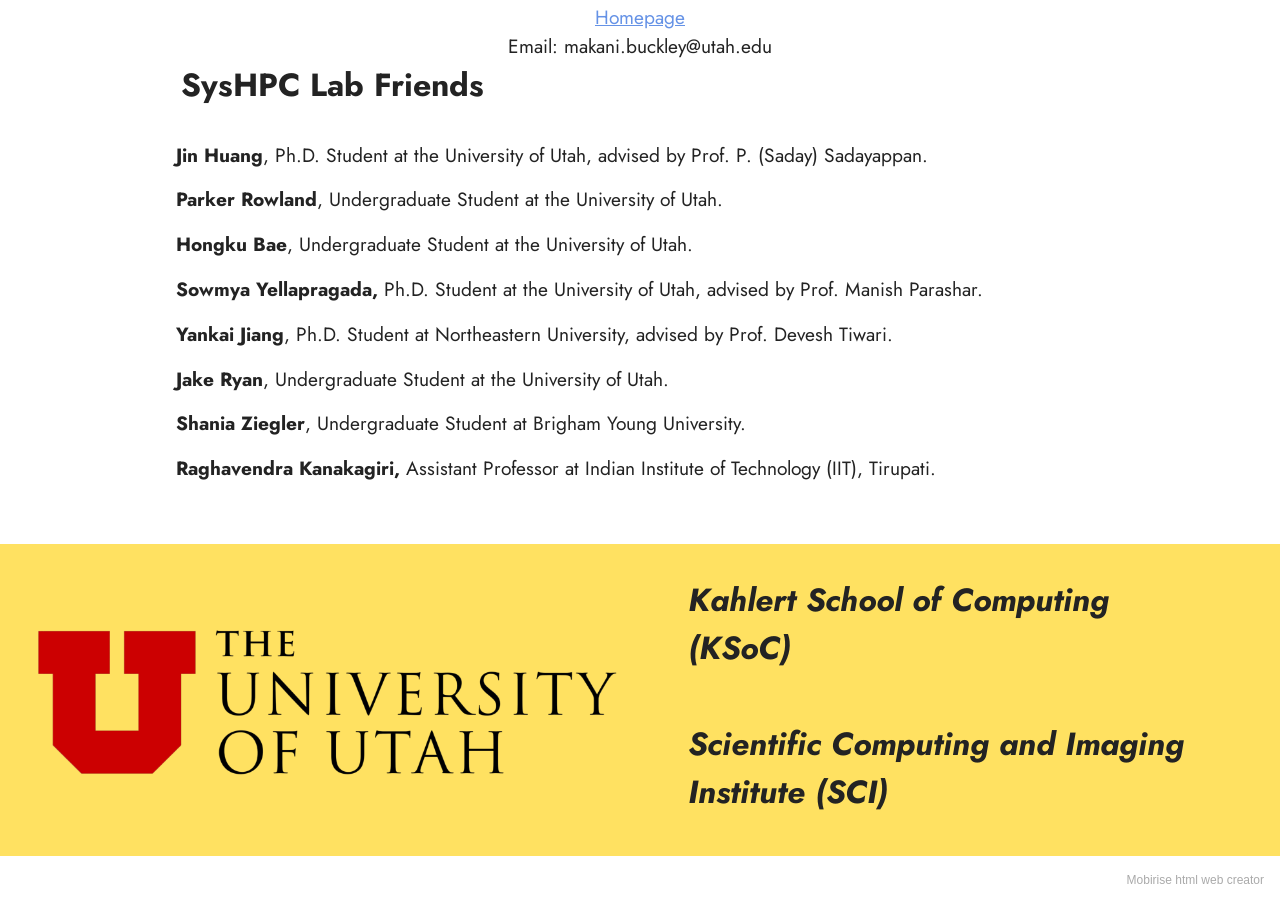
==== commit d63e629d: "Revert "Add files via upload" This reverts commit cc5b7b29cc61d2bfeb10e812b29d90957e5c26b0." ====
--- a/labmembers.html
+++ b/labmembers.html
@@ -111,7 +111,7 @@
     <div class="container">
         <div class="row justify-content-center">
             
-            <div class="col-sm-6 col-lg-3">
+            <div class="col-sm-6 col-lg-4">
                 <div class="card-wrap">
                     <div class="image-wrap">
                         <img src="assets/images/sicheng.jpeg" alt="">
@@ -129,14 +129,15 @@
                 </div>
             </div>
 
-            <div class="col-sm-6 col-lg-3">
+            <div class="col-sm-6 col-lg-4">
                 <div class="card-wrap">
                     <div class="image-wrap">
                         <img src="assets/images/abrarul.jpeg" alt="">
                     </div>
                     <div class="content-wrap">
                         <h5 class="mbr-section-title card-title mbr-fonts-style align-center m-0 display-7"><strong>Mohammad Abrarul Hasanat</strong></h5>
-                        <h6 class="mbr-role mbr-fonts-style align-center mb-3 display-4"><em>Doctoral Student</em></h6>
+                        <h6 class="mbr-role mbr-fonts-style align-center mb-3 display-4">
+                            <em><br></em><em>Doctoral Student</em></h6>
                         <p class="card-text mbr-fonts-style align-center display-7"><u>
                             <a href="https://www.linkedin.com/in/ab23rar/?originalSubdomain=bd" class="text-primary">Homepage</a></u><br>Email: u1592727@utah.edu<br></p>
                         
@@ -145,7 +146,7 @@
                 </div>
             </div>
 
-            <div class="col-sm-6 col-lg-3">
+            <div class="col-sm-6 col-lg-4">
                 <div class="card-wrap">
                     <div class="image-wrap">
                         <img src="assets/images/as.jpeg" alt="">
@@ -161,21 +162,39 @@
                 </div>
             </div>
 
-            <div class="col-sm-6 col-lg-3">
-                <div class="card-wrap">
-                    <div class="image-wrap">
-                        <img src="assets/images/makani-cropped-4.png" alt="">
+            
+        </div>
+    </div>
+</section>
+
+<section data-bs-version="5.1" class="team1 cid-vwt5f3LAA0" id="team1-1h">
+    
+
+    
+    <div class="container">
+        <div class="row justify-content-center">
+            
+            <div class="col-sm-6 col-lg-4">
+                <div class="card-wrap">
+                    <div class="image-wrap">
+                        <img src="assets/images/makani-cropped-1146x1146.jpeg" alt="">
                     </div>
                     <div class="content-wrap">
                         <h5 class="mbr-section-title card-title mbr-fonts-style align-center m-0 display-7">
                             <strong>Makani Buckley</strong></h5>
-                        <h6 class="mbr-role mbr-fonts-style align-center mb-3 display-7"><em>Doctoral Student</em></h6>
-                        <p class="card-text mbr-fonts-style align-center display-7"><u><a href="https://www.linkedin.com/in/makani-buckley-729a08248" class="text-primary">Homepage</a></u><br>Email: u1654086@utah.edu&nbsp;<u1654086@utah.edu></u1654086@utah.edu>&nbsp;<u1654086@utah.edu></u1654086@utah.edu></p>
-                        
-                        
-                    </div>
-                </div>
-            </div>
+                        <h6 class="mbr-role mbr-fonts-style align-center mb-3 display-4"><em>Doctoral Student&nbsp;</em></h6>
+                        <p class="card-text mbr-fonts-style align-center display-7"><a href="https://www.linkedin.com/in/makani-buckley-729a08248" class="text-primary"><u>Homepage</u></a><br>Email: makani.buckley@utah.edu</p>
+                        
+                        
+                    </div>
+                </div>
+            </div>
+
+            
+
+            
+
+            
         </div>
     </div>
 </section>
@@ -236,7 +255,7 @@
             </div>
         </div>
     </div>
-</section><section style="background-color: #fff; font-family: -apple-system, BlinkMacSystemFont, 'Segoe UI', 'Roboto', 'Helvetica Neue', Arial, sans-serif; color:#aaa; font-size:12px; padding: 0; align-items: center; display: flex;"><a href="https://mobirise.site/k" style="flex: 1 1; height: 3rem; padding-left: 1rem;"></a><p style="flex: 0 0 auto; margin:0; padding-right:1rem;">Mobirise web maker - <a href="https://mobirise.site/p" style="color:#aaa;">Try here</a></p></section><script src="assets/bootstrap/js/bootstrap.bundle.min.js"></script>  <script src="assets/parallax/jarallax.js"></script>  <script src="assets/smoothscroll/smooth-scroll.js"></script>  <script src="assets/ytplayer/index.js"></script>  <script src="assets/dropdown/js/navbar-dropdown.js"></script>  <script src="assets/theme/js/script.js"></script>  
+</section><section style="background-color: #fff; font-family: -apple-system, BlinkMacSystemFont, 'Segoe UI', 'Roboto', 'Helvetica Neue', Arial, sans-serif; color:#aaa; font-size:12px; padding: 0; align-items: center; display: flex;"><a href="https://mobirise.site/f" style="flex: 1 1; height: 3rem; padding-left: 1rem;"></a><p style="flex: 0 0 auto; margin:0; padding-right:1rem;"><a href="https://mobirise.site" style="color:#aaa;">Mobirise</a> html web creator</p></section><script src="assets/bootstrap/js/bootstrap.bundle.min.js"></script>  <script src="assets/parallax/jarallax.js"></script>  <script src="assets/smoothscroll/smooth-scroll.js"></script>  <script src="assets/ytplayer/index.js"></script>  <script src="assets/dropdown/js/navbar-dropdown.js"></script>  <script src="assets/theme/js/script.js"></script>  
   
   
 </body>
